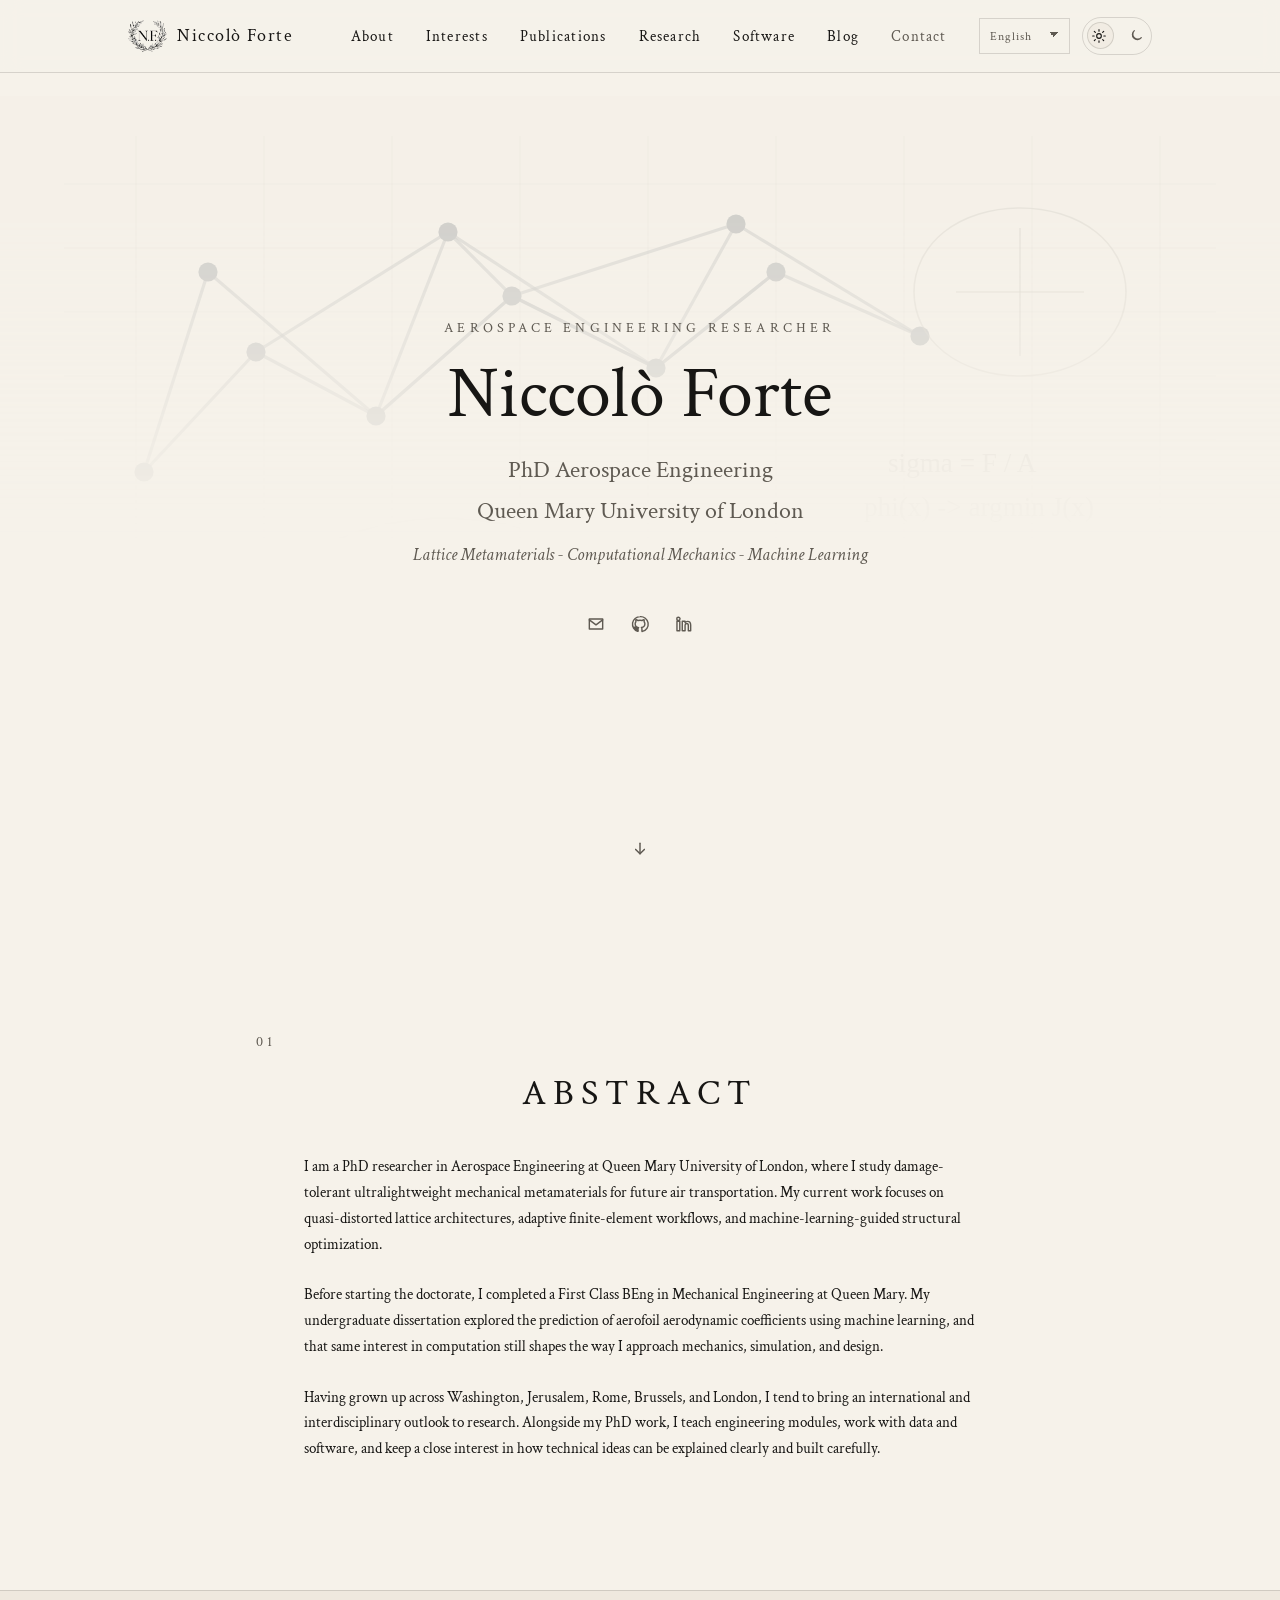
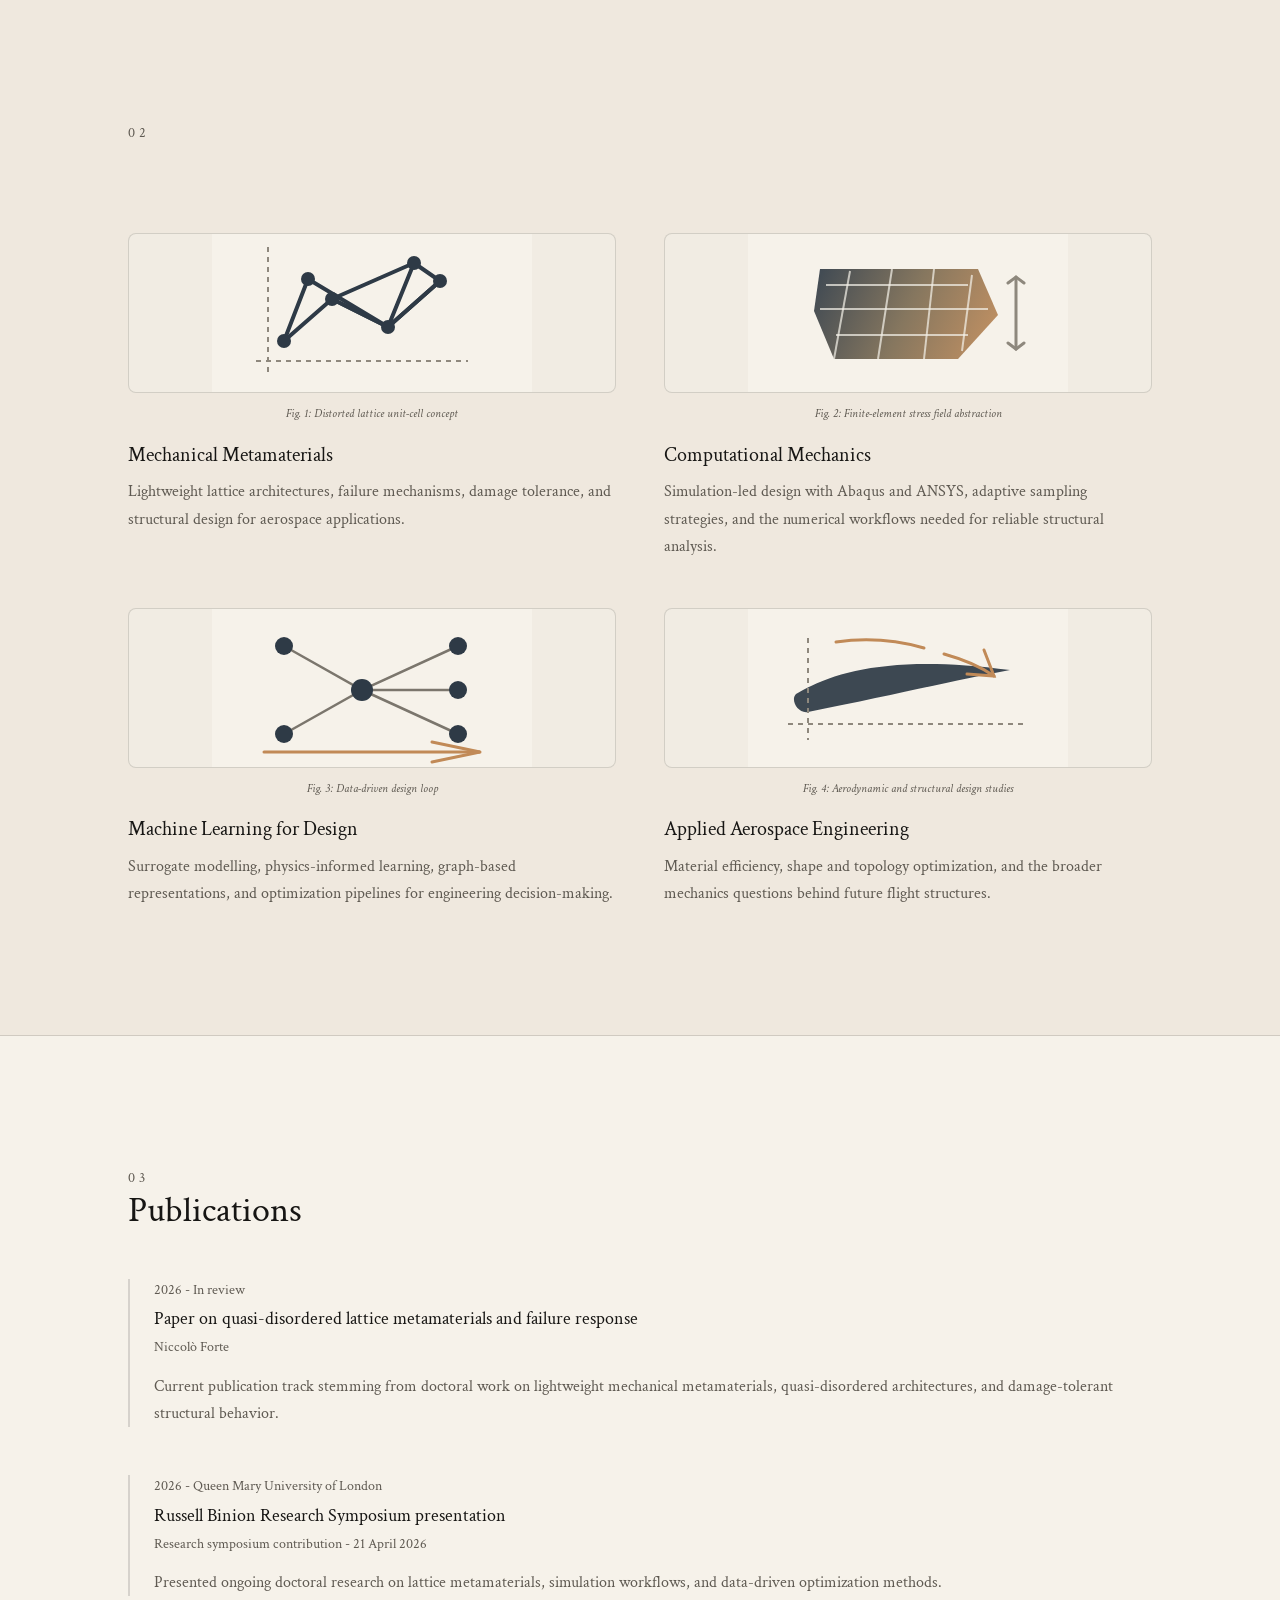
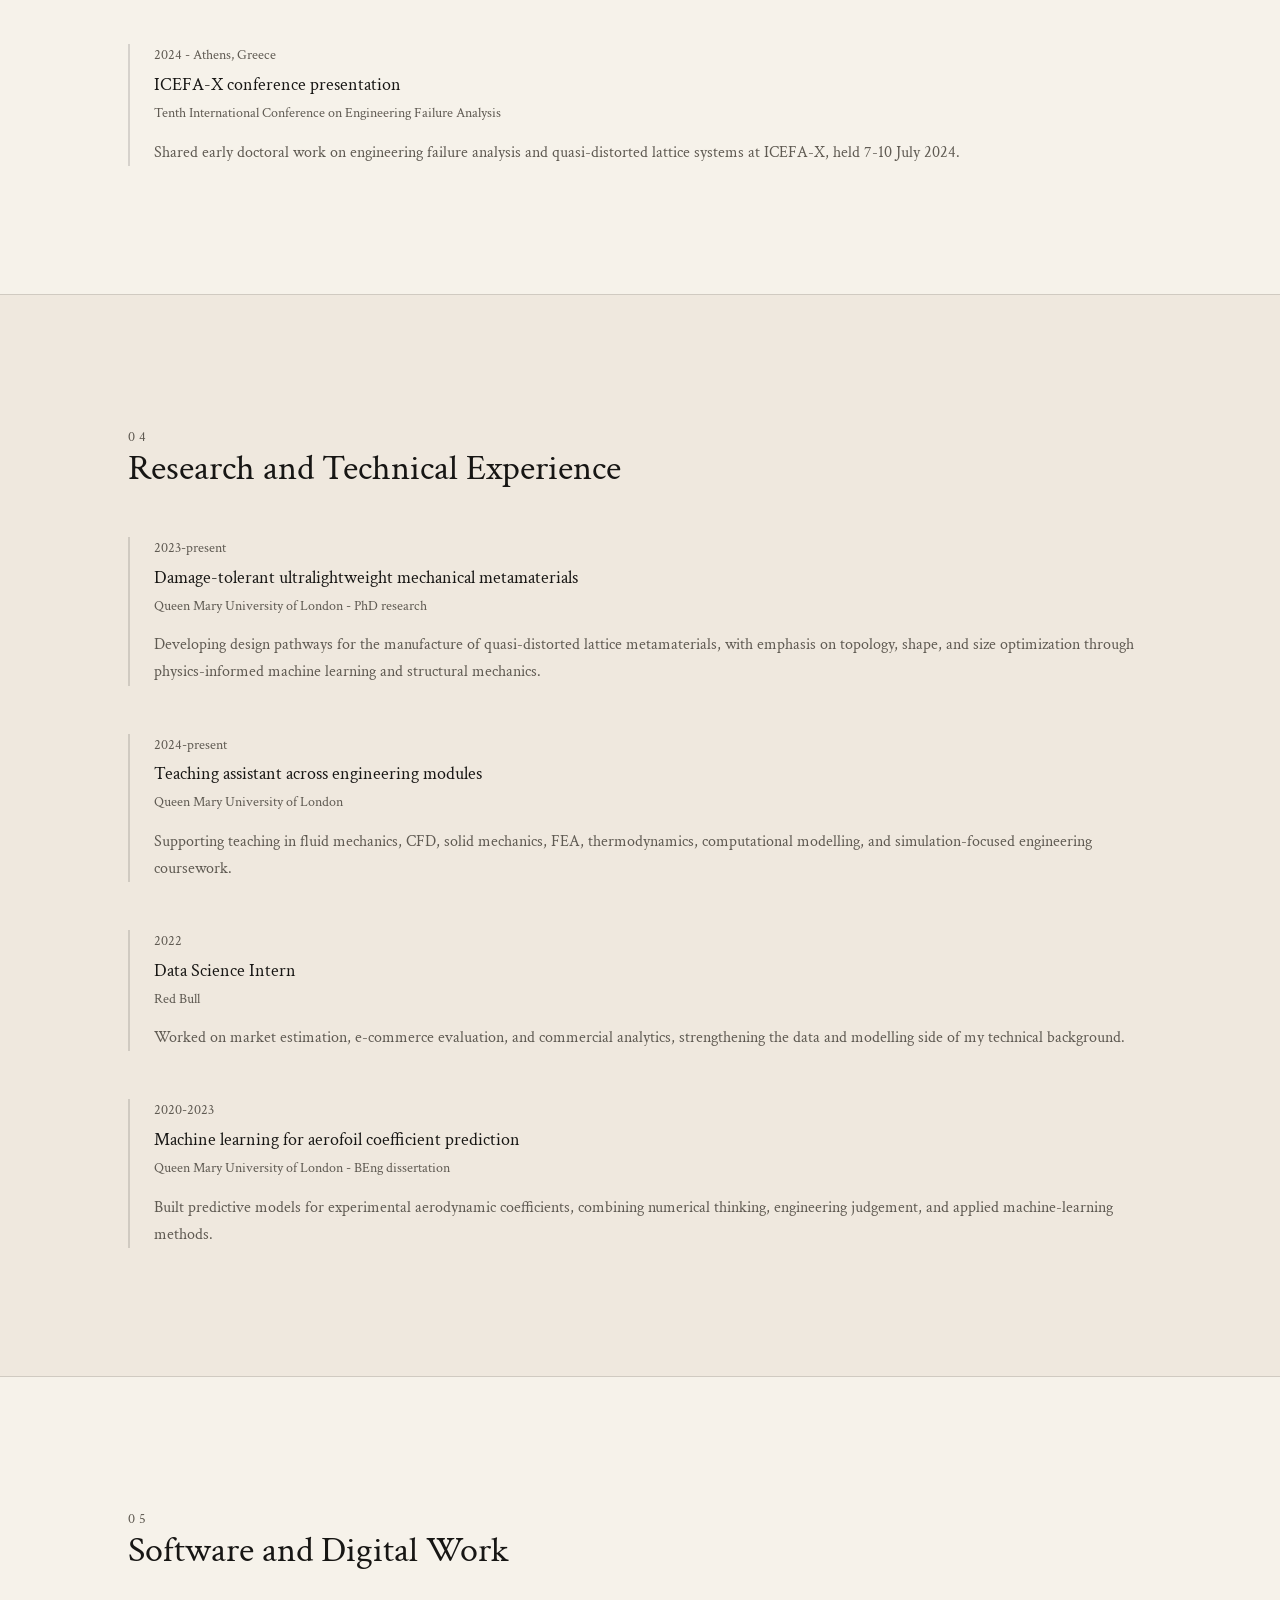
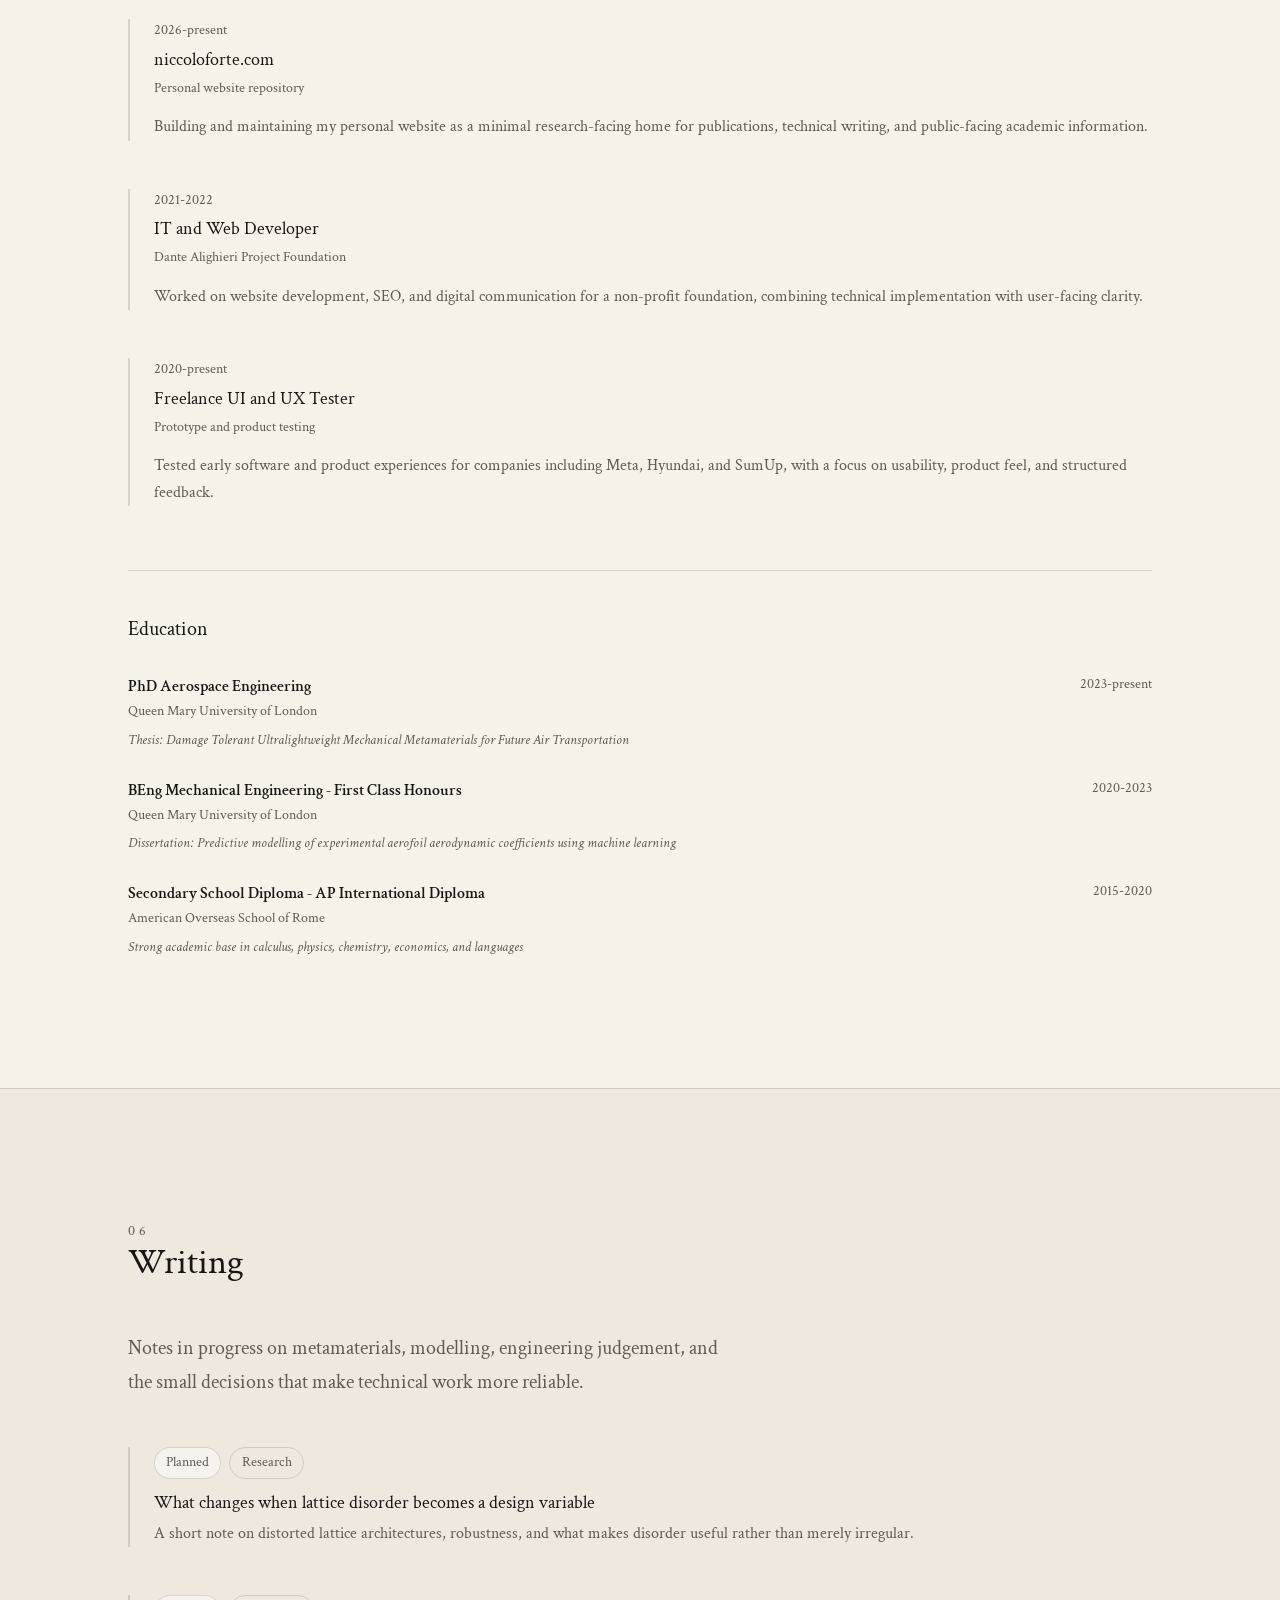
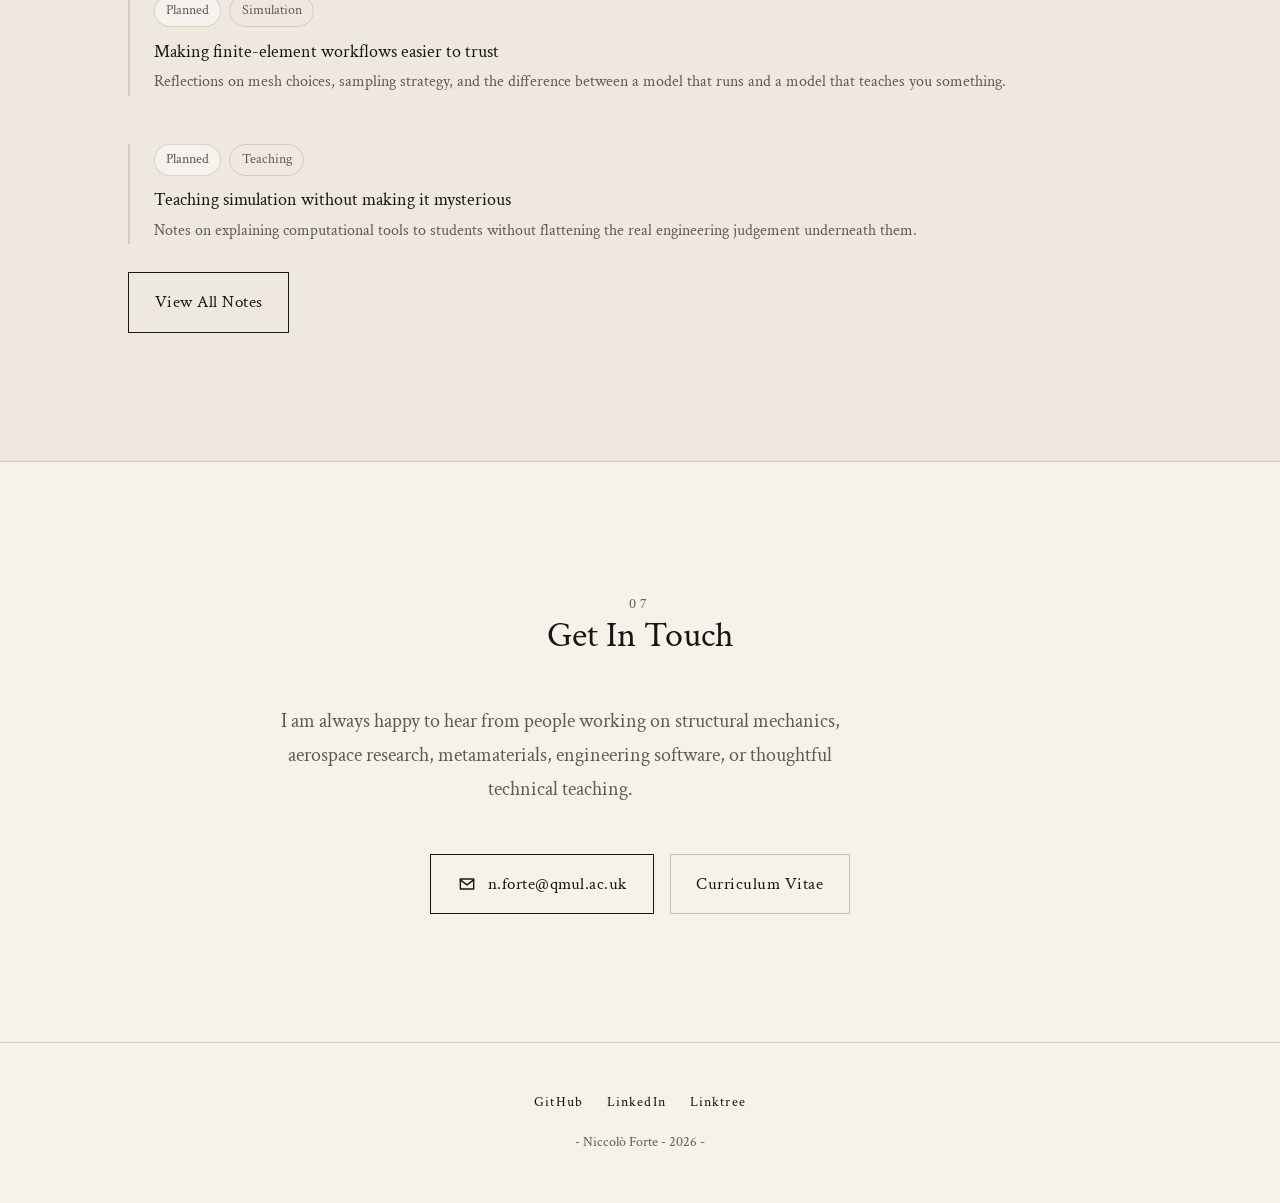
==== index.html @ 9c870036 "Update" ====
<!DOCTYPE html>
<html lang="en">
  <head>
    <meta charset="UTF-8" />
    <meta name="viewport" content="width=device-width, initial-scale=1.0" />
    <title>Niccolò Forte</title>
    <meta
      name="description"
      content="Niccolò Forte is a PhD researcher in aerospace engineering at Queen Mary University of London, working on lattice metamaterials, computational mechanics, and machine learning."
    />
    <meta name="theme-color" content="#f6f2ea" />
    <meta property="og:title" content="Niccolò Forte" />
    <meta
      property="og:description"
      content="Research, writing, and technical work in lattice metamaterials, computational engineering, and data-driven design."
    />
    <meta property="og:type" content="website" />
    <meta property="og:url" content="https://niccoloforte.com" />
    <link rel="alternate" hreflang="en" href="https://niccoloforte.com/" />
    <link rel="alternate" hreflang="it" href="https://niccoloforte.com/?lang=it" />
    <link rel="preconnect" href="https://fonts.googleapis.com" />
    <link rel="preconnect" href="https://fonts.gstatic.com" crossorigin />
    <link
      href="https://fonts.googleapis.com/css2?family=Crimson+Text:wght@400;600;700&display=swap"
      rel="stylesheet"
    />
    <link rel="icon" type="image/png" href="favicon.png" />
    <link rel="stylesheet" href="style.css" />
  </head>
  <body data-page="home">
    <header class="site-header">
      <div class="frame nav-frame">
        <a class="site-name" href="#top">
          <img class="site-mark" src="favicon.png" alt="" aria-hidden="true" />
          <span>Niccolò Forte</span>
        </a>

        <button
          class="nav-toggle"
          id="navToggle"
          aria-expanded="false"
          aria-controls="siteNav"
          aria-label="Toggle menu"
          data-i18n-aria-label="navToggleLabel"
        >
          <span></span>
          <span></span>
          <span></span>
        </button>

        <nav class="site-nav" id="siteNav">
          <a href="#about" data-i18n="navAbout">About</a>
          <a href="#research" data-i18n="navInterests">Interests</a>
          <a href="#publications" data-i18n="navPublications">Publications</a>
          <a href="#research-experience" data-i18n="navResearch">Research</a>
          <a href="#projects" data-i18n="navSoftware">Software</a>
          <a href="#blog" data-i18n="navBlog">Blog</a>
          <a href="#contact" data-i18n="navContact">Contact</a>
        </nav>

        <div class="header-tools">
          <div
            class="lang-switcher"
            aria-label="Language selector"
            data-i18n-aria-label="languageSelectorLabel"
          >
            <label class="visually-hidden" for="languageSelect" data-i18n="languageLabel">Language</label>
            <select class="lang-select" id="languageSelect" aria-label="Language selector">
              <option value="en">English</option>
              <option value="it">Italiano</option>
            </select>
          </div>

          <button
            class="theme-toggle"
            id="themeToggle"
            type="button"
            aria-label="Toggle dark mode"
            aria-pressed="false"
            title="Toggle dark mode"
            data-light-label="Light"
            data-dark-label="Dark"
            data-light-title="Switch to light mode"
            data-dark-title="Switch to dark mode"
          >
            <span class="theme-toggle-icon theme-toggle-icon-sun" aria-hidden="true">
              <svg viewBox="0 0 24 24">
                <circle cx="12" cy="12" r="3.5" />
                <path d="M12 2.5v2.25M12 19.25v2.25M4.93 4.93l1.59 1.59M17.48 17.48l1.59 1.59M2.5 12h2.25M19.25 12h2.25M4.93 19.07l1.59-1.59M17.48 6.52l1.59-1.59" />
              </svg>
            </span>
            <span class="theme-toggle-icon theme-toggle-icon-moon" aria-hidden="true">
              <svg viewBox="0 0 24 24">
                <path d="M20 14.5A7.5 7.5 0 1 1 9.5 4 6.4 6.4 0 0 0 20 14.5Z" />
              </svg>
            </span>
            <span class="theme-toggle-thumb" aria-hidden="true"></span>
          </button>
        </div>
      </div>
    </header>

    <main id="top">
      <section class="hero">
        <img class="hero-background" src="assets/code.svg" alt="" aria-hidden="true" />
        <div class="hero-inner reveal">
          <p class="hero-role" data-i18n="heroRole">Aerospace Engineering Researcher</p>
          <h1>Niccolò Forte</h1>
          <p class="hero-subtitle">
            <span data-i18n="heroSubtitleDegree">PhD Aerospace Engineering</span>
            <span data-i18n="heroSubtitleUniversity">Queen Mary University of London</span>
          </p>
          <p class="hero-detail" data-i18n="heroDetail">
            Lattice Metamaterials - Computational Mechanics - Machine Learning
          </p>

          <div class="hero-links" aria-label="External links">
            <a
              href="mailto:n.forte@qmul.ac.uk"
              aria-label="Email"
              data-i18n-aria-label="emailLabel"
            >
              <svg viewBox="0 0 24 24" aria-hidden="true">
                <path d="M4 6h16v12H4z" />
                <path d="m4 7 8 6 8-6" />
              </svg>
            </a>
            <a
              href="https://github.com/niccoforte"
              target="_blank"
              rel="noreferrer"
              aria-label="GitHub"
              data-i18n-aria-label="githubLabel"
            >
              <svg viewBox="0 0 24 24" aria-hidden="true">
                <path
                  d="M12 3.2a9 9 0 0 0-2.85 17.54c.45.08.62-.19.62-.43v-1.55c-2.53.55-3.07-1.07-3.07-1.07-.41-1.05-1-1.32-1-1.32-.82-.56.06-.55.06-.55.91.06 1.39.94 1.39.94.8 1.38 2.1.98 2.61.75.08-.59.31-.98.56-1.21-2.02-.23-4.14-1.01-4.14-4.51 0-1 .36-1.82.94-2.46-.09-.23-.41-1.16.09-2.42 0 0 .77-.25 2.52.94a8.74 8.74 0 0 1 4.58 0c1.75-1.19 2.52-.94 2.52-.94.5 1.26.18 2.19.09 2.42.58.64.94 1.46.94 2.46 0 3.51-2.13 4.28-4.16 4.5.32.28.61.84.61 1.69v2.5c0 .24.16.51.63.43A9 9 0 0 0 12 3.2Z"
                />
              </svg>
            </a>
            <a
              href="https://www.linkedin.com/in/niccoloforte/"
              target="_blank"
              rel="noreferrer"
              aria-label="LinkedIn"
              data-i18n-aria-label="linkedinLabel"
            >
              <svg viewBox="0 0 24 24" aria-hidden="true">
                <path d="M6.94 8.72H3.56V20h3.38zM5.25 3.86A1.97 1.97 0 1 0 5.3 7.8a1.97 1.97 0 0 0-.05-3.94ZM20 13.24c0-3.02-1.61-4.43-3.76-4.43-1.73 0-2.51.95-2.94 1.62v-1.7H9.92c.04 1.12 0 11.27 0 11.27h3.38v-6.3c0-.34.02-.67.12-.91.27-.67.88-1.36 1.9-1.36 1.34 0 1.87 1.02 1.87 2.52V20H20Z" />
              </svg>
            </a>
          </div>
        </div>

        <div class="scroll-cue" aria-hidden="true">
          <svg viewBox="0 0 24 24">
            <path d="M12 5v12" />
            <path d="m7 12 5 5 5-5" />
          </svg>
        </div>
      </section>

      <section class="section" id="about">
        <div class="section-inner narrow">
          <div class="reveal">
            <a class="section-index" href="#top">01</a>
            <h2 class="section-title section-title-centered" data-i18n="aboutTitle">Abstract</h2>
            <div class="body-copy" data-i18n-html="aboutCopy">
              <p>
                I am a PhD researcher in Aerospace Engineering at Queen Mary University of
                London, where I study damage-tolerant ultralightweight mechanical metamaterials
                for future air transportation. My current work focuses on quasi-distorted lattice
                architectures, adaptive finite-element workflows, and machine-learning-guided
                structural optimization.
              </p>
              <p>
                Before starting the doctorate, I completed a First Class BEng in Mechanical
                Engineering at Queen Mary. My undergraduate dissertation explored the prediction of
                aerofoil aerodynamic coefficients using machine learning, and that same interest in
                computation still shapes the way I approach mechanics, simulation, and design.
              </p>
              <p>
                Having grown up across Washington, Jerusalem, Rome, Brussels, and London, I tend to
                bring an international and interdisciplinary outlook to research. Alongside my PhD
                work, I teach engineering modules, work with data and software, and keep a close
                interest in how technical ideas can be explained clearly and built carefully.
              </p>
            </div>
          </div>
        </div>
      </section>

      <section class="section section-alt" id="research">
        <div class="section-inner">
          <a class="section-index" href="#top">02</a>
          <h2 class="section-title reveal" data-i18n="researchTitle">Research Interests</h2>

          <div class="interest-grid">
            <article class="interest-card reveal">
              <figure class="interest-figure">
                <div class="figure-shell">
                  <img src="assets/fig1-lattice.svg" alt="Lattice metamaterial diagram" />
                </div>
                <figcaption data-i18n="interest1Caption">Fig. 1: Distorted lattice unit-cell concept</figcaption>
              </figure>
              <h3 data-i18n="interest1Title">Mechanical Metamaterials</h3>
              <p data-i18n="interest1Text">
                Lightweight lattice architectures, failure mechanisms, damage tolerance, and
                structural design for aerospace applications.
              </p>
            </article>

            <article class="interest-card reveal" style="--delay: 80ms">
              <figure class="interest-figure">
                <div class="figure-shell">
                  <img src="assets/fig2-fea.svg" alt="Finite-element contour plot" />
                </div>
                <figcaption data-i18n="interest2Caption">Fig. 2: Finite-element stress field abstraction</figcaption>
              </figure>
              <h3 data-i18n="interest2Title">Computational Mechanics</h3>
              <p data-i18n="interest2Text">
                Simulation-led design with Abaqus and ANSYS, adaptive sampling strategies, and the
                numerical workflows needed for reliable structural analysis.
              </p>
            </article>

            <article class="interest-card reveal" style="--delay: 160ms">
              <figure class="interest-figure">
                <div class="figure-shell">
                  <img src="assets/fig3-ml.svg" alt="Machine learning workflow diagram" />
                </div>
                <figcaption data-i18n="interest3Caption">Fig. 3: Data-driven design loop</figcaption>
              </figure>
              <h3 data-i18n="interest3Title">Machine Learning for Design</h3>
              <p data-i18n="interest3Text">
                Surrogate modelling, physics-informed learning, graph-based representations, and
                optimization pipelines for engineering decision-making.
              </p>
            </article>

            <article class="interest-card reveal" style="--delay: 240ms">
              <figure class="interest-figure">
                <div class="figure-shell">
                  <img src="assets/fig4-aero.svg" alt="Airfoil and optimization sketch" />
                </div>
                <figcaption data-i18n="interest4Caption">Fig. 4: Aerodynamic and structural design studies</figcaption>
              </figure>
              <h3 data-i18n="interest4Title">Applied Aerospace Engineering</h3>
              <p data-i18n="interest4Text">
                Material efficiency, shape and topology optimization, and the broader mechanics
                questions behind future flight structures.
              </p>
            </article>
          </div>
        </div>
      </section>

      <section class="section" id="publications">
        <div class="section-inner">
          <a class="section-index" href="#top">03</a>
          <h2 class="section-title reveal" data-i18n="publicationsTitle">Publications</h2>

          <div class="timeline-list">
            <article class="timeline-item reveal" data-i18n-html="publication1">
              <p class="timeline-meta">2026 - In review</p>
              <h3>Paper on quasi-disordered lattice metamaterials and failure response</h3>
              <p class="timeline-subtle">Niccolò Forte</p>
              <p>
                Current publication track stemming from doctoral work on lightweight mechanical
                metamaterials, quasi-disordered architectures, and damage-tolerant structural
                behavior.
              </p>
            </article>

            <article class="timeline-item reveal" style="--delay: 80ms" data-i18n-html="publication2">
              <p class="timeline-meta">2026 - Queen Mary University of London</p>
              <h3>Russell Binion Research Symposium presentation</h3>
              <p class="timeline-subtle">Research symposium contribution - 21 April 2026</p>
              <p>
                Presented ongoing doctoral research on lattice metamaterials, simulation workflows,
                and data-driven optimization methods.
              </p>
            </article>

            <article class="timeline-item reveal" style="--delay: 160ms" data-i18n-html="publication3">
              <p class="timeline-meta">2024 - Athens, Greece</p>
              <h3>ICEFA-X conference presentation</h3>
              <p class="timeline-subtle">Tenth International Conference on Engineering Failure Analysis</p>
              <p>
                Shared early doctoral work on engineering failure analysis and quasi-distorted
                lattice systems at ICEFA-X, held 7-10 July 2024.
              </p>
            </article>
          </div>
        </div>
      </section>

      <section class="section section-alt" id="research-experience">
        <div class="section-inner">
          <a class="section-index" href="#top">04</a>
          <h2 class="section-title reveal" data-i18n="experienceTitle">Research and Technical Experience</h2>

          <div class="timeline-list">
            <article class="timeline-item reveal" data-i18n-html="experience1">
              <p class="timeline-meta">2023-present</p>
              <h3>Damage-tolerant ultralightweight mechanical metamaterials</h3>
              <p class="timeline-subtle">Queen Mary University of London - PhD research</p>
              <p>
                Developing design pathways for the manufacture of quasi-distorted lattice
                metamaterials, with emphasis on topology, shape, and size optimization through
                physics-informed machine learning and structural mechanics.
              </p>
            </article>

            <article class="timeline-item reveal" style="--delay: 80ms" data-i18n-html="experience2">
              <p class="timeline-meta">2024-present</p>
              <h3>Teaching assistant across engineering modules</h3>
              <p class="timeline-subtle">Queen Mary University of London</p>
              <p>
                Supporting teaching in fluid mechanics, CFD, solid mechanics, FEA, thermodynamics,
                computational modelling, and simulation-focused engineering coursework.
              </p>
            </article>

            <article class="timeline-item reveal" style="--delay: 160ms" data-i18n-html="experience3">
              <p class="timeline-meta">2022</p>
              <h3>Data Science Intern</h3>
              <p class="timeline-subtle">Red Bull</p>
              <p>
                Worked on market estimation, e-commerce evaluation, and commercial analytics,
                strengthening the data and modelling side of my technical background.
              </p>
            </article>

            <article class="timeline-item reveal" style="--delay: 240ms" data-i18n-html="experience4">
              <p class="timeline-meta">2020-2023</p>
              <h3>Machine learning for aerofoil coefficient prediction</h3>
              <p class="timeline-subtle">Queen Mary University of London - BEng dissertation</p>
              <p>
                Built predictive models for experimental aerodynamic coefficients, combining
                numerical thinking, engineering judgement, and applied machine-learning methods.
              </p>
            </article>
          </div>
        </div>
      </section>

      <section class="section" id="projects">
        <div class="section-inner">
          <a class="section-index" href="#top">05</a>
          <h2 class="section-title reveal" data-i18n="softwareTitle">Software and Digital Work</h2>

          <div class="timeline-list">
            <article class="timeline-item reveal" data-i18n-html="software1">
              <p class="timeline-meta">2026-present</p>
              <h3>
                <a
                  class="inline-link"
                  href="https://github.com/niccoforte/niccoloforte.com"
                  target="_blank"
                  rel="noreferrer"
                >
                  niccoloforte.com
                </a>
              </h3>
              <p class="timeline-subtle">Personal website repository</p>
              <p>
                Building and maintaining my personal website as a minimal research-facing home for
                publications, technical writing, and public-facing academic information.
              </p>
            </article>

            <article class="timeline-item reveal" style="--delay: 80ms" data-i18n-html="software2">
              <p class="timeline-meta">2021-2022</p>
              <h3>IT and Web Developer</h3>
              <p class="timeline-subtle">Dante Alighieri Project Foundation</p>
              <p>
                Worked on website development, SEO, and digital communication for a non-profit
                foundation, combining technical implementation with user-facing clarity.
              </p>
            </article>

            <article class="timeline-item reveal" style="--delay: 160ms" data-i18n-html="software3">
              <p class="timeline-meta">2020-present</p>
              <h3>Freelance UI and UX Tester</h3>
              <p class="timeline-subtle">Prototype and product testing</p>
              <p>
                Tested early software and product experiences for companies including Meta,
                Hyundai, and SumUp, with a focus on usability, product feel, and structured
                feedback.
              </p>
            </article>
          </div>

          <div class="education-block reveal" style="--delay: 220ms">
            <h3 class="education-heading" data-i18n="educationTitle">Education</h3>

            <div class="education-row" data-i18n-html="education1">
              <div>
                <p class="education-degree">PhD Aerospace Engineering</p>
                <p class="education-school">Queen Mary University of London</p>
                <p class="education-note">
                  Thesis: Damage Tolerant Ultralightweight Mechanical Metamaterials for Future Air
                  Transportation
                </p>
              </div>
              <p class="education-years">2023-present</p>
            </div>

            <div class="education-row" data-i18n-html="education2">
              <div>
                <p class="education-degree">BEng Mechanical Engineering - First Class Honours</p>
                <p class="education-school">Queen Mary University of London</p>
                <p class="education-note">
                  Dissertation: Predictive modelling of experimental aerofoil aerodynamic
                  coefficients using machine learning
                </p>
              </div>
              <p class="education-years">2020-2023</p>
            </div>

            <div class="education-row" data-i18n-html="education3">
              <div>
                <p class="education-degree">Secondary School Diploma - AP International Diploma</p>
                <p class="education-school">American Overseas School of Rome</p>
                <p class="education-note">
                  Strong academic base in calculus, physics, chemistry, economics, and languages
                </p>
              </div>
              <p class="education-years">2015-2020</p>
            </div>
          </div>
        </div>
      </section>

      <section class="section section-alt" id="blog">
        <div class="section-inner">
          <a class="section-index" href="#top">06</a>
          <h2 class="section-title reveal" data-i18n="writingTitle">Writing</h2>
          <p class="section-intro reveal" data-i18n="writingIntro">
            Notes in progress on metamaterials, modelling, engineering judgement, and the small
            decisions that make technical work more reliable.
          </p>

          <div class="timeline-list blog-list">
            <article class="timeline-item reveal" data-i18n-html="writing1">
              <div class="tag-row">
                <span class="tag">Planned</span>
                <span class="tag tag-muted">Research</span>
              </div>
              <a class="inline-link" href="blog.html">
                <h3>What changes when lattice disorder becomes a design variable</h3>
              </a>
              <p>
                A short note on distorted lattice architectures, robustness, and what makes
                disorder useful rather than merely irregular.
              </p>
            </article>

            <article class="timeline-item reveal" style="--delay: 80ms" data-i18n-html="writing2">
              <div class="tag-row">
                <span class="tag">Planned</span>
                <span class="tag tag-muted">Simulation</span>
              </div>
              <a class="inline-link" href="blog.html">
                <h3>Making finite-element workflows easier to trust</h3>
              </a>
              <p>
                Reflections on mesh choices, sampling strategy, and the difference between a model
                that runs and a model that teaches you something.
              </p>
            </article>

            <article class="timeline-item reveal" style="--delay: 160ms" data-i18n-html="writing3">
              <div class="tag-row">
                <span class="tag">Planned</span>
                <span class="tag tag-muted">Teaching</span>
              </div>
              <a class="inline-link" href="blog.html">
                <h3>Teaching simulation without making it mysterious</h3>
              </a>
              <p>
                Notes on explaining computational tools to students without flattening the real
                engineering judgement underneath them.
              </p>
            </article>
          </div>

          <a class="outline-button reveal" style="--delay: 220ms" href="blog.html" data-i18n="viewAllNotes">
            View All Notes
            <svg viewBox="0 0 24 24" aria-hidden="true">
              <path d="M5 12h14" />
              <path d="m13 6 6 6-6 6" />
            </svg>
          </a>
        </div>
      </section>

      <section class="section" id="contact">
        <div class="section-inner narrow center-text">
          <a class="section-index" href="#top">07</a>
          <h2 class="section-title reveal" data-i18n="contactTitle">Get In Touch</h2>
          <p class="section-intro reveal" data-i18n="contactIntro">
            I am always happy to hear from people working on structural mechanics, aerospace
            research, metamaterials, engineering software, or thoughtful technical teaching.
          </p>

          <div class="contact-actions reveal" style="--delay: 80ms">
            <a class="outline-button" href="mailto:n.forte@qmul.ac.uk">
              <svg viewBox="0 0 24 24" aria-hidden="true">
                <path d="M4 6h16v12H4z" />
                <path d="m4 7 8 6 8-6" />
              </svg>
              n.forte@qmul.ac.uk
            </a>
            <a
              class="outline-button outline-button-muted"
              href="assets/Niccolo-Forte-CV.pdf"
              target="_blank"
              rel="noreferrer"
              data-i18n="cvLabel"
            >
              <svg viewBox="0 0 24 24" aria-hidden="true">
                <path d="M7 3h7l5 5v13H7z" />
                <path d="M14 3v5h5" />
              </svg>
              Curriculum Vitae
            </a>
          </div>
        </div>
      </section>
    </main>

    <footer class="site-footer">
      <div class="section-inner footer-inner">
        <div class="footer-links">
          <a href="https://github.com/niccoforte" target="_blank" rel="noreferrer">GitHub</a>
          <a href="https://www.linkedin.com/in/niccoloforte/" target="_blank" rel="noreferrer">LinkedIn</a>
          <a href="https://linktr.ee/niccoloforte" target="_blank" rel="noreferrer">Linktree</a>
        </div>
        <p>- Niccolò Forte - <span id="year"></span> -</p>
      </div>
    </footer>

    <script src="script.js"></script>
  </body>
</html>
---- style.css ----
:root {
  --bg: #f6f2ea;
  --bg-soft: #f1ece3;
  --card: #efe8de;
  --text: #171614;
  --muted: #5f5a52;
  --border: rgba(23, 22, 20, 0.14);
  --border-strong: rgba(23, 22, 20, 0.24);
  --accent: #22201d;
  --accent-soft: rgba(23, 22, 20, 0.04);
  --frame: 64rem;
  --narrow: 48rem;
  --transition: 220ms ease;
}

body.dark-mode {
  --bg: #090909;
  --bg-soft: #141414;
  --card: #111111;
  --text: #f3efe7;
  --muted: #b8b0a4;
  --border: rgba(243, 239, 231, 0.16);
  --border-strong: rgba(243, 239, 231, 0.28);
  --accent: #f3efe7;
  --accent-soft: rgba(243, 239, 231, 0.05);
}

* {
  box-sizing: border-box;
}

html {
  scroll-behavior: smooth;
}

body {
  margin: 0;
  background: var(--bg);
  color: var(--text);
  font-family: "CMU Serif", "Crimson Text", "Times New Roman", Times, serif;
  line-height: 1.7;
}

img,
svg {
  display: block;
  max-width: 100%;
}

a {
  color: inherit;
  text-decoration: none;
}

p {
  margin: 0;
}

h1,
h2,
h3 {
  margin: 0;
  font-weight: 400;
  letter-spacing: 0;
  line-height: 1.08;
}

.frame,
.section-inner {
  width: min(calc(100% - 3rem), var(--frame));
  margin: 0 auto;
}

.narrow {
  width: min(calc(100% - 3rem), var(--narrow));
}

.center-text {
  text-align: center;
}

.site-header {
  position: fixed;
  inset: 0 0 auto;
  z-index: 20;
  background: rgba(246, 242, 234, 0.9);
  backdrop-filter: blur(10px);
  border-bottom: 1px solid var(--border);
}

body.dark-mode .site-header {
  background: rgba(9, 9, 9, 0.9);
}

.nav-frame {
  min-height: 4.5rem;
  display: flex;
  align-items: center;
  justify-content: space-between;
  gap: 1rem;
}

.site-name {
  display: inline-flex;
  align-items: center;
  gap: 0.65rem;
  font-size: 1.125rem;
  letter-spacing: 0.08em;
  text-transform: none;
}

.site-mark {
  width: 2.44rem;
  height: 1.95rem;
  flex: 0 0 auto;
  border-radius: 0.2rem;
  transition: filter var(--transition);
  filter: invert(1) brightness(1.05);
}

body.dark-mode .site-mark {
  filter: none;
}

.site-nav {
  display: flex;
  align-items: center;
  gap: 2rem;
  font-size: 0.958rem;
  letter-spacing: 0.08em;
  text-transform: none;
  margin-left: auto;
}

.header-tools {
  display: inline-flex;
  align-items: center;
  gap: 0.75rem;
  margin-left: 1rem;
}

.site-nav a,
.footer-links a,
.hero-links a,
.inline-link,
.outline-button {
  transition:
    color var(--transition),
    border-color var(--transition),
    background-color var(--transition),
    transform var(--transition);
}

.site-nav a:hover,
.site-nav a:focus-visible,
.footer-links a:hover,
.hero-links a:hover,
.inline-link:hover {
  color: var(--muted);
}

.site-nav a[aria-current="page"] {
  color: var(--muted);
}

.lang-switcher {
  display: inline-flex;
  align-items: center;
  gap: 0.35rem;
  padding: 0.18rem;
  border: 1px solid var(--border);
  background: transparent;
}

.lang-select {
  min-width: 5.25rem;
  min-height: 1.8rem;
  padding: 0 1.6rem 0 0.45rem;
  border: 0;
  background: transparent;
  color: var(--muted);
  font-size: 0.78rem;
  letter-spacing: 0.08em;
  font-family: inherit;
  cursor: pointer;
  appearance: none;
  -webkit-appearance: none;
  -moz-appearance: none;
  background-image:
    linear-gradient(45deg, transparent 50%, currentColor 50%),
    linear-gradient(135deg, currentColor 50%, transparent 50%);
  background-position:
    calc(100% - 0.8rem) calc(50% - 0.12rem),
    calc(100% - 0.55rem) calc(50% - 0.12rem);
  background-size: 0.32rem 0.32rem, 0.32rem 0.32rem;
  background-repeat: no-repeat;
  transition: color var(--transition);
}

.lang-select:hover,
.lang-select:focus-visible {
  color: var(--text);
  outline: none;
}

.lang-select option {
  color: #171614;
}

.visually-hidden {
  position: absolute;
  width: 1px;
  height: 1px;
  padding: 0;
  margin: -1px;
  overflow: hidden;
  clip: rect(0, 0, 0, 0);
  white-space: nowrap;
  border: 0;
}

.theme-toggle {
  display: inline-flex;
  align-items: center;
  justify-content: space-between;
  position: relative;
  width: 4.35rem;
  min-width: 4.35rem;
  height: 2.35rem;
  padding: 0 0.45rem;
  border: 1px solid var(--border);
  border-radius: 999px;
  background: transparent;
  color: var(--muted);
  cursor: pointer;
  overflow: hidden;
  transition:
    color var(--transition),
    border-color var(--transition),
    background-color var(--transition);
}

.theme-toggle:hover,
.theme-toggle:focus-visible {
  color: var(--text);
  border-color: var(--border-strong);
  background: var(--accent-soft);
}

.theme-toggle-icon {
  position: relative;
  z-index: 1;
  display: inline-flex;
  align-items: center;
  justify-content: center;
  width: 1rem;
  height: 1rem;
}

.theme-toggle svg {
  width: 1rem;
  height: 1rem;
  stroke: currentColor;
  fill: none;
  stroke-linecap: round;
  stroke-linejoin: round;
  stroke-width: 1.7;
}

.theme-toggle-thumb {
  position: absolute;
  top: 0.22rem;
  left: 0.22rem;
  width: 1.72rem;
  height: 1.72rem;
  border-radius: 999px;
  border: 1px solid var(--border);
  background: var(--bg-soft);
  transition:
    transform var(--transition),
    background-color var(--transition),
    border-color var(--transition);
}

body:not(.dark-mode) .theme-toggle-icon-sun,
body.dark-mode .theme-toggle-icon-moon {
  color: var(--text);
}

body.dark-mode .theme-toggle-thumb {
  transform: translateX(2rem);
}

.nav-toggle {
  display: none;
  width: 1.5rem;
  height: 1.1rem;
  padding: 0;
  border: 0;
  background: transparent;
  cursor: pointer;
  position: relative;
}

.nav-toggle span {
  position: absolute;
  left: 0;
  width: 100%;
  height: 1px;
  background: var(--text);
  transition: transform var(--transition), opacity var(--transition), top var(--transition), bottom var(--transition);
}

.nav-toggle span:nth-child(1) {
  top: 0;
}

.nav-toggle span:nth-child(2) {
  top: 50%;
  transform: translateY(-50%);
}

.nav-toggle span:nth-child(3) {
  bottom: 0;
}

.nav-toggle[aria-expanded="true"] span:nth-child(1) {
  top: 50%;
  transform: translateY(-50%) rotate(45deg);
}

.nav-toggle[aria-expanded="true"] span:nth-child(2) {
  opacity: 0;
}

.nav-toggle[aria-expanded="true"] span:nth-child(3) {
  bottom: 50%;
  transform: translateY(50%) rotate(-45deg);
}

.hero,
.blog-hero {
  position: relative;
  padding: 6rem 1.5rem 3rem;
}

.hero {
  min-height: 100vh;
  display: flex;
  align-items: center;
  justify-content: center;
  overflow: hidden;
}

.hero-inner {
  position: relative;
  z-index: 1;
  max-width: 46rem;
  text-align: center;
}

.hero-background {
  position: absolute;
  inset: 6rem 0 auto;
  width: 100%;
  opacity: 0.18;
  pointer-events: none;
  mask-image: linear-gradient(to bottom, black 22%, transparent 78%);
  -webkit-mask-image: linear-gradient(to bottom, black 22%, transparent 78%);
}

.hero-role,
.section-index {
  display: inline-block;
  color: var(--muted);
  font-size: 0.875rem;
  letter-spacing: 0.3em;
  text-transform: uppercase;
}

.hero-role {
  margin-bottom: 1rem;
}

.hero h1,
.blog-title {
  font-size: 3rem;
  margin-bottom: 1rem;
}

.hero-subtitle,
.blog-subtitle {
  font-size: 1.25rem;
  color: var(--muted);
  max-width: 42rem;
  margin: 0 auto;
  font-weight: 400;
}

.hero-subtitle span {
  display: block;
}

.hero-detail {
  margin-top: 0.5rem;
  font-size: 1.125rem;
  color: var(--muted);
  font-style: italic;
}

.hero-links {
  display: flex;
  justify-content: center;
  gap: 1.5rem;
  margin-top: 2.75rem;
}

.hero-links a {
  color: var(--muted);
}

.hero-links svg,
.outline-button svg {
  width: 1.25rem;
  height: 1.25rem;
  stroke: currentColor;
  fill: none;
  stroke-linecap: round;
  stroke-linejoin: round;
  stroke-width: 1.7;
}

.scroll-cue {
  position: absolute;
  bottom: 2.5rem;
  left: 50%;
  transform: translateX(-50%);
  color: var(--muted);
  animation: float 2s ease-in-out infinite;
}

.scroll-cue svg {
  width: 1.3rem;
  height: 1.3rem;
  stroke: currentColor;
  fill: none;
  stroke-linecap: round;
  stroke-linejoin: round;
  stroke-width: 1.7;
}

.section {
  padding: 8rem 0;
}

.section-alt {
  background: var(--card);
  border-top: 1px solid var(--border);
  border-bottom: 1px solid var(--border);
}

.section-title {
  font-size: 1.875rem;
  margin-bottom: 3rem;
}

.section-title-centered {
  text-align: center;
  font-size: 1.125rem;
  letter-spacing: 0.2em;
  text-transform: uppercase;
  margin: 1.25rem 0 2.5rem;
}

.section-intro {
  max-width: 38rem;
  margin-bottom: 3rem;
  color: var(--muted);
  font-size: 1.25rem;
}

.body-copy {
  max-width: 42rem;
  margin: 0 auto;
  color: var(--text);
  font-size: 0.95rem;
}

.body-copy p + p {
  margin-top: 1.55rem;
}

.interest-grid {
  display: grid;
  grid-template-columns: repeat(2, minmax(0, 1fr));
  gap: 3rem;
}

.interest-card h3 {
  font-size: 1.25rem;
  margin-bottom: 0.75rem;
}

.interest-card p {
  color: var(--muted);
  font-size: 1rem;
}

.interest-figure {
  margin: 0 0 1.25rem;
}

.figure-shell {
  height: 10rem;
  display: flex;
  align-items: center;
  justify-content: center;
  padding: 0.9rem;
  border: 1px solid var(--border);
  border-radius: 0.5rem;
  overflow: hidden;
  background: var(--bg-soft);
}

.interest-figure figcaption {
  margin-top: 0.7rem;
  color: var(--muted);
  font-size: 0.75rem;
  font-style: italic;
  text-align: center;
}

.timeline-list {
  display: grid;
  gap: 3rem;
}

.timeline-item {
  padding-left: 1.5rem;
  border-left: 2px solid var(--border);
  transition: border-color var(--transition);
}

.timeline-item:hover {
  border-color: var(--border-strong);
}

.timeline-meta,
.timeline-subtle,
.tag,
.blog-more {
  color: var(--muted);
  font-size: 0.875rem;
}

.timeline-meta {
  margin-bottom: 0.45rem;
}

.timeline-item h3,
.blog-entry-title {
  font-size: 1.125rem;
  margin-bottom: 0.45rem;
}

.timeline-subtle {
  margin-bottom: 0.8rem;
}

.timeline-item p:last-child {
  color: var(--muted);
}

.education-block {
  margin-top: 4rem;
  padding-top: 3rem;
  border-top: 1px solid var(--border);
}

.education-heading {
  font-size: 1.25rem;
  margin-bottom: 2rem;
}

.education-row {
  display: flex;
  justify-content: space-between;
  align-items: flex-start;
  gap: 1.5rem;
}

.education-row + .education-row {
  margin-top: 1.5rem;
}

.education-degree {
  font-size: 1rem;
  font-weight: 600;
}

.education-school,
.education-note,
.education-years {
  color: var(--muted);
}

.education-school,
.education-years {
  font-size: 0.875rem;
}

.education-note {
  margin-top: 0.3rem;
  font-size: 0.875rem;
  font-style: italic;
}

.education-years {
  white-space: nowrap;
  padding-left: 1rem;
}

.tag-row {
  display: flex;
  flex-wrap: wrap;
  gap: 0.5rem;
  margin-bottom: 0.9rem;
}

.tag {
  display: inline-flex;
  align-items: center;
  min-height: 1.9rem;
  padding: 0.2rem 0.7rem;
  border: 1px solid var(--border);
  border-radius: 999px;
  background: rgba(255, 255, 255, 0.45);
}

.tag-muted {
  background: transparent;
}

.outline-button {
  display: inline-flex;
  align-items: center;
  justify-content: center;
  gap: 0.7rem;
  min-height: 3.25rem;
  padding: 0.95rem 1.6rem;
  border: 1px solid var(--text);
  background: transparent;
  color: var(--text);
  font-size: 1.042rem;
  letter-spacing: 0.03em;
  text-transform: none;
}

.outline-button:hover,
.outline-button:focus-visible {
  background: var(--text);
  color: var(--bg);
}

.outline-button-muted {
  border-color: var(--border-strong);
}

.contact-actions {
  display: flex;
  flex-wrap: wrap;
  justify-content: center;
  gap: 1rem;
}

.blog-hero {
  padding-top: 8.5rem;
  padding-bottom: 3rem;
}

.blog-title {
  margin-bottom: 1rem;
}

.blog-section {
  padding-top: 1rem;
}

.blog-entry-title {
  margin-bottom: 0.7rem;
  font-size: 1.5rem;
}

.blog-more {
  display: inline-block;
  margin-top: 0.95rem;
  letter-spacing: 0.08em;
  text-transform: uppercase;
}

.blog-list {
  margin-bottom: 1.75rem;
}

.site-footer {
  border-top: 1px solid var(--border);
  padding: 3rem 0;
}

.footer-inner {
  text-align: center;
}

.footer-links {
  display: flex;
  justify-content: center;
  gap: 1.5rem;
  margin-bottom: 1rem;
  font-size: 0.875rem;
  letter-spacing: 0.08em;
}

.footer-inner p {
  color: var(--muted);
  font-size: 0.875rem;
}

.reveal {
  opacity: 0;
  transform: translateY(20px);
  transition:
    opacity 650ms ease,
    transform 650ms ease;
  transition-delay: var(--delay, 0ms);
}

.reveal.is-visible {
  opacity: 1;
  transform: translateY(0);
}

@keyframes float {
  0%,
  100% {
    transform: translateX(-50%) translateY(0);
  }

  50% {
    transform: translateX(-50%) translateY(8px);
  }
}

@media (max-width: 840px) {
  .nav-toggle {
    display: inline-block;
  }

  .site-nav {
    position: absolute;
    top: 4.5rem;
    left: 1.5rem;
    right: 1.5rem;
    display: none;
    flex-direction: column;
    align-items: flex-start;
    gap: 1rem;
    padding: 1.15rem 1.2rem;
    border-top: 1px solid var(--border);
    border-bottom: 1px solid var(--border);
    background: rgba(246, 242, 234, 0.96);
    margin-left: 0;
  }

  body.dark-mode .site-nav {
    background: rgba(9, 9, 9, 0.96);
  }

  .site-nav.open {
    display: flex;
  }

  .interest-grid {
    grid-template-columns: 1fr;
    gap: 2.25rem;
  }

  .education-row {
    flex-direction: column;
    gap: 0.55rem;
  }

  .education-years {
    padding-left: 0;
  }

  .hero-links {
    gap: 1.1rem;
  }

  .theme-toggle {
    order: 2;
  }

  .header-tools {
    margin-left: 0;
  }
}

@media (max-width: 640px) {
  .frame,
  .section-inner,
  .narrow {
    width: min(calc(100% - 2rem), var(--frame));
  }

  .section {
    padding: 6rem 0;
  }

  .hero,
  .blog-hero {
    padding-left: 1rem;
    padding-right: 1rem;
  }

  .hero-subtitle,
  .blog-subtitle {
    font-size: 1.25rem;
  }

  .hero-detail {
    font-size: 1.125rem;
  }

  .section-title {
    margin-bottom: 2.25rem;
  }

  .outline-button {
    width: 100%;
  }

  .contact-actions {
    flex-direction: column;
  }

  .footer-links {
    flex-wrap: wrap;
  }

  .site-name {
    font-size: 1rem;
    gap: 0.5rem;
  }

  .site-mark {
    width: 2.11rem;
    height: 1.69rem;
  }

  .theme-toggle {
    width: 4rem;
    min-width: 4rem;
    height: 2.2rem;
    padding: 0 0.42rem;
  }

  .theme-toggle-thumb {
    width: 1.56rem;
    height: 1.56rem;
  }

  body.dark-mode .theme-toggle-thumb {
    transform: translateX(1.76rem);
  }

  .header-tools {
    gap: 0.45rem;
  }

  .lang-select {
    min-width: 4.8rem;
    min-height: 1.7rem;
    font-size: 0.72rem;
  }
}

@media (min-width: 768px) {
  .hero h1,
  .blog-title {
    font-size: 4.5rem;
  }

  .hero-subtitle,
  .blog-subtitle {
    font-size: 1.5rem;
  }

  .section-title {
    font-size: 2.25rem;
  }

  .blog-entry-title {
    font-size: 1.875rem;
  }
}
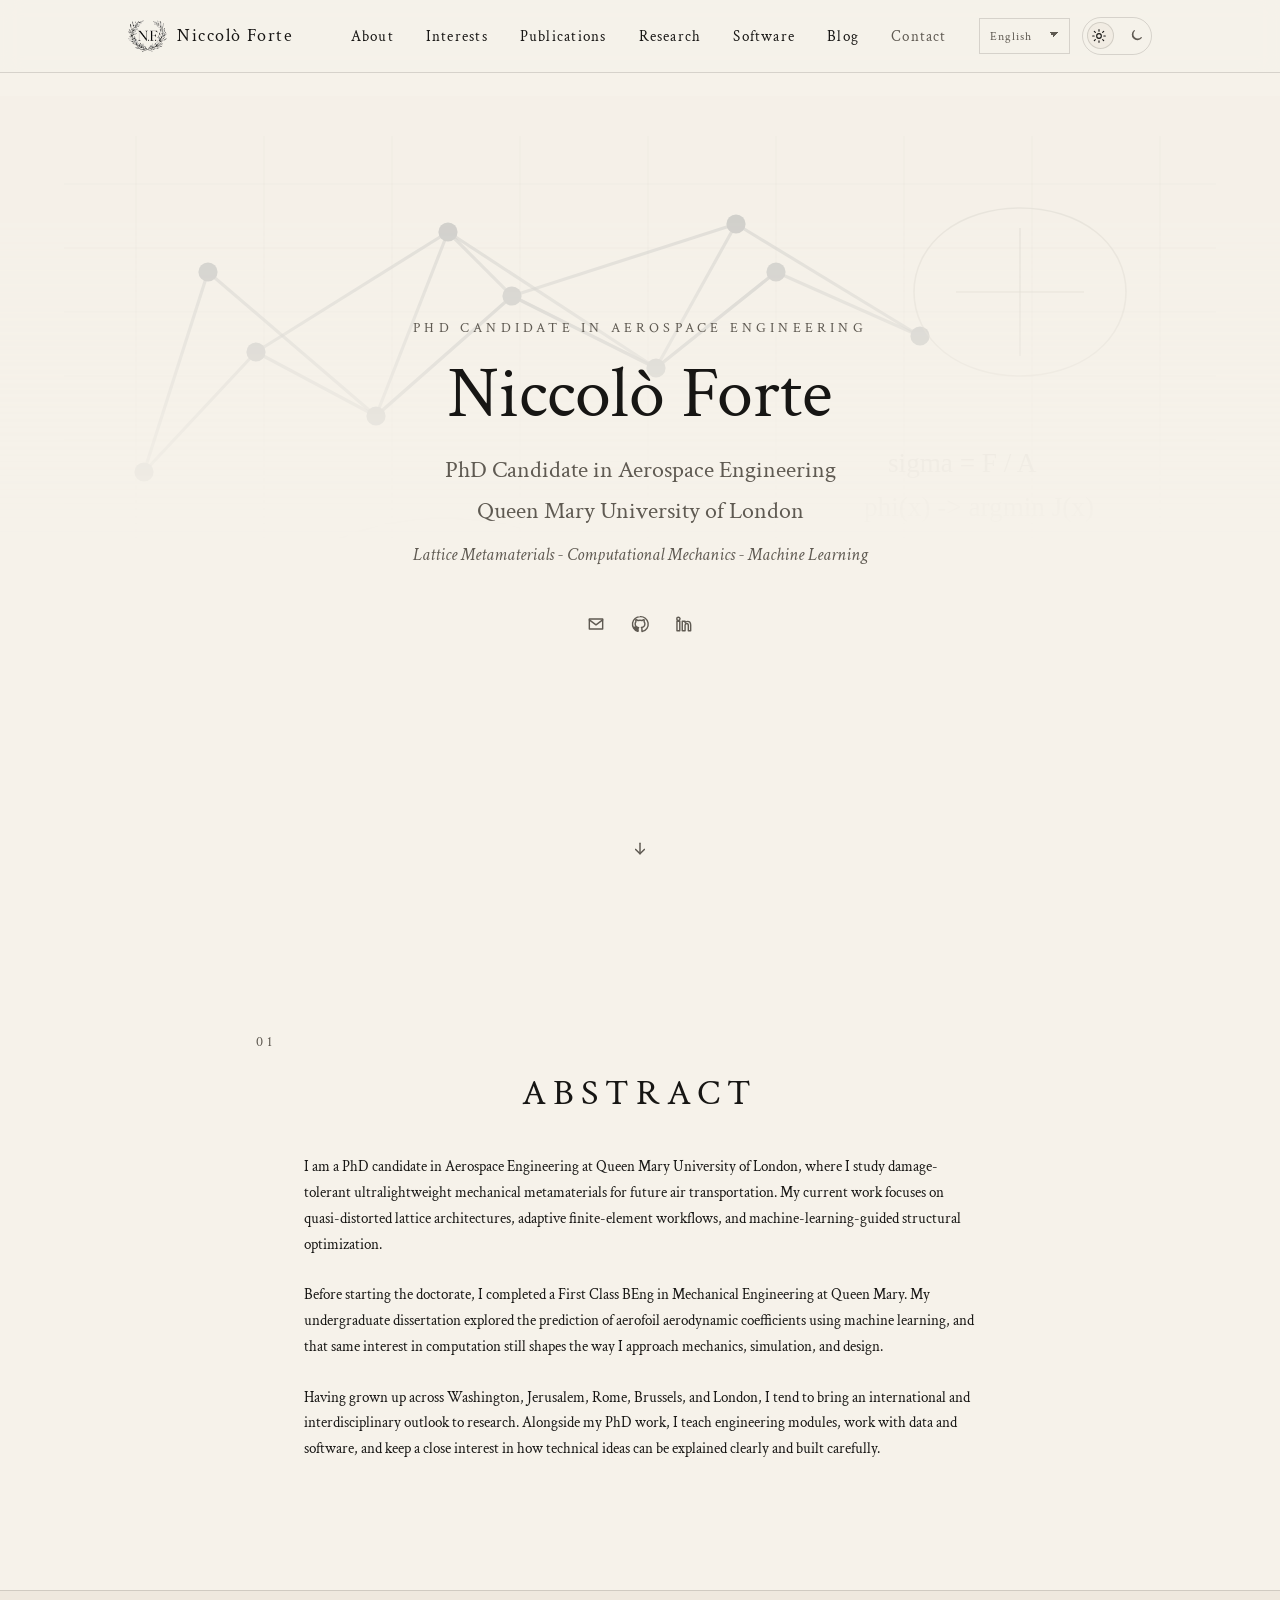
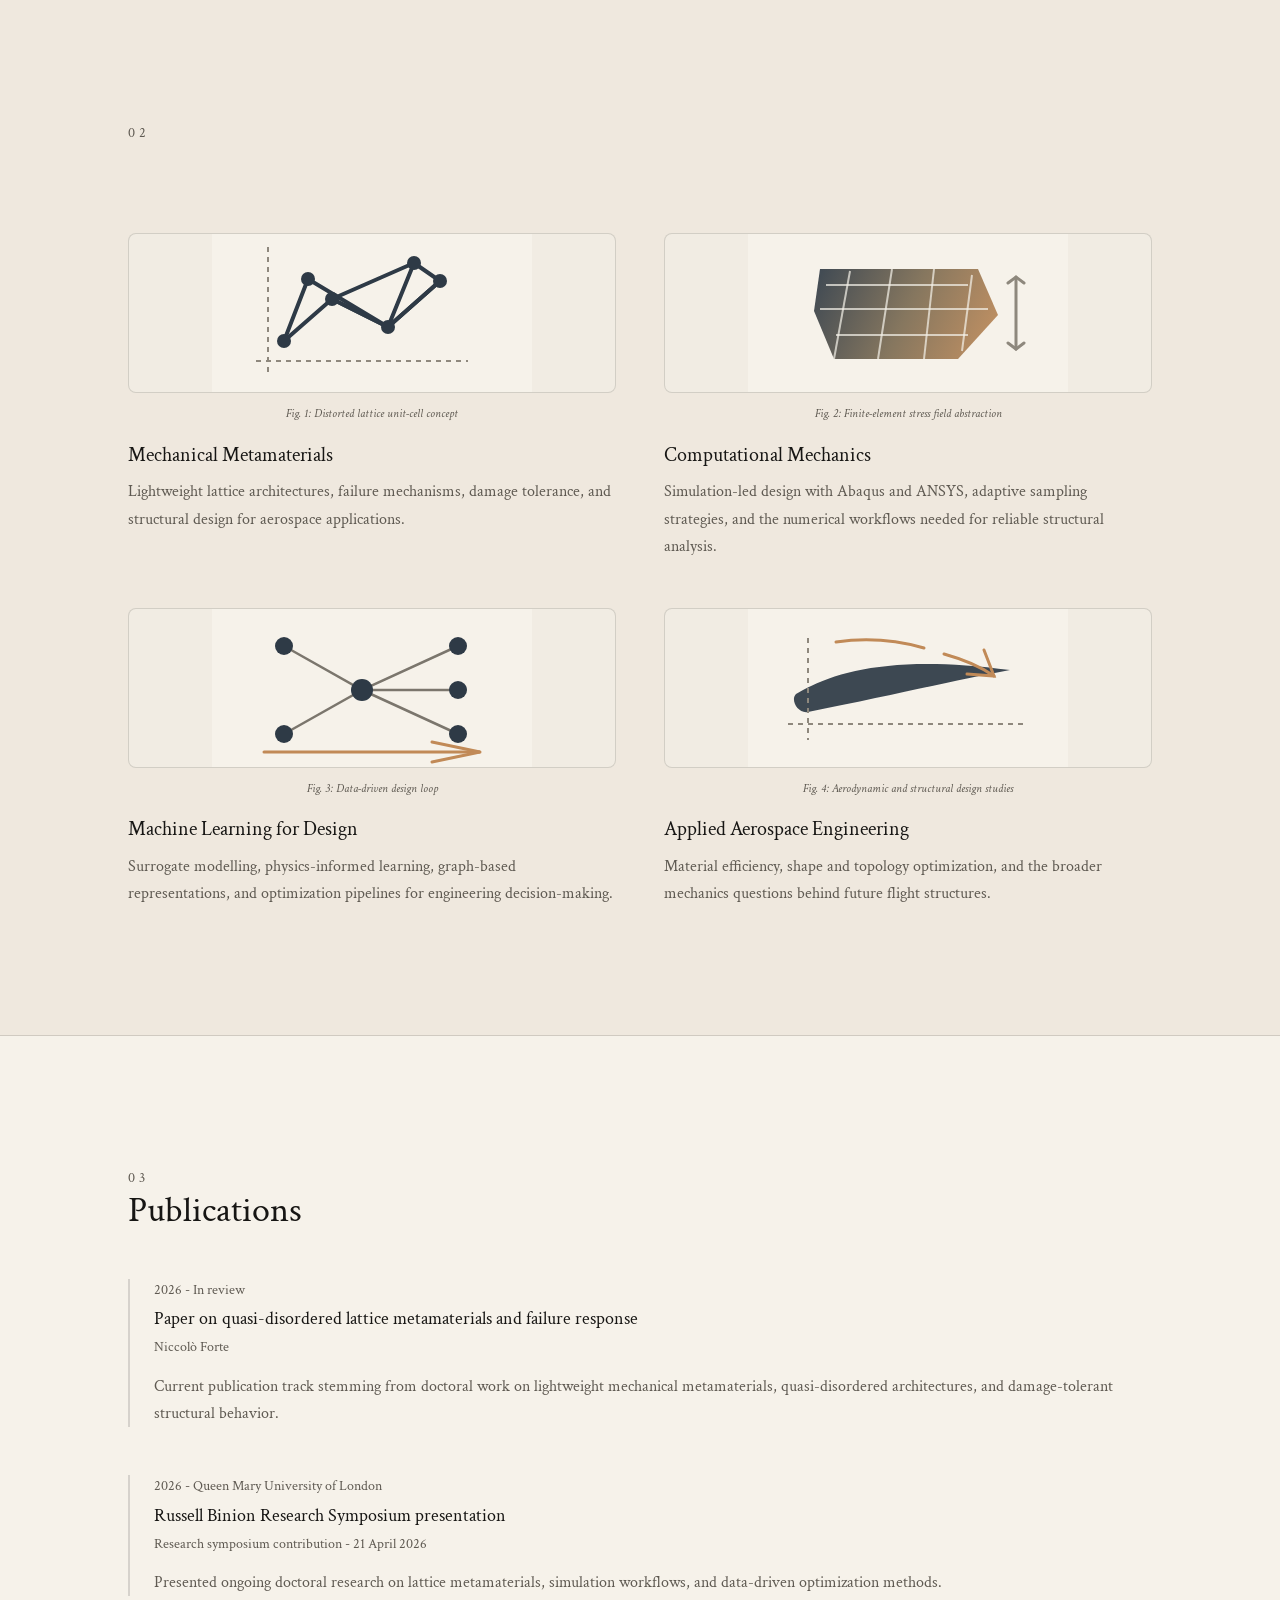
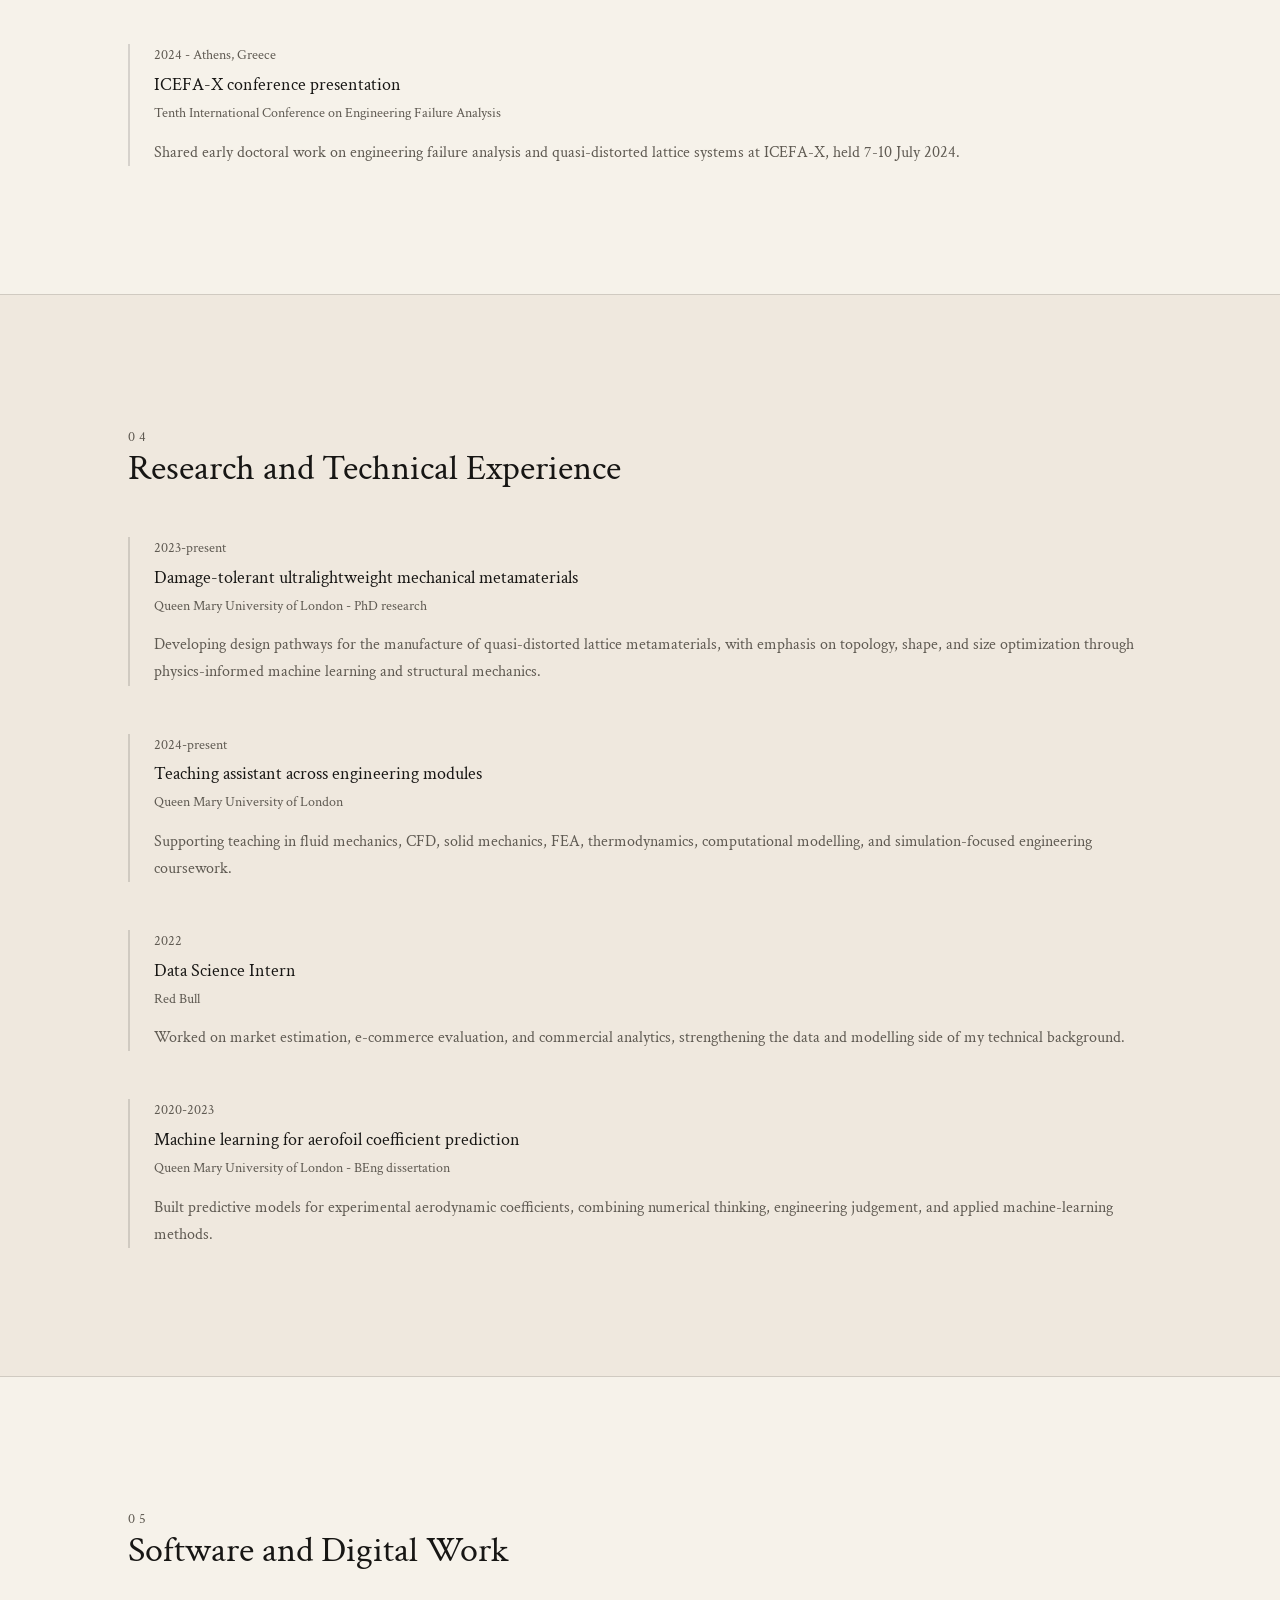
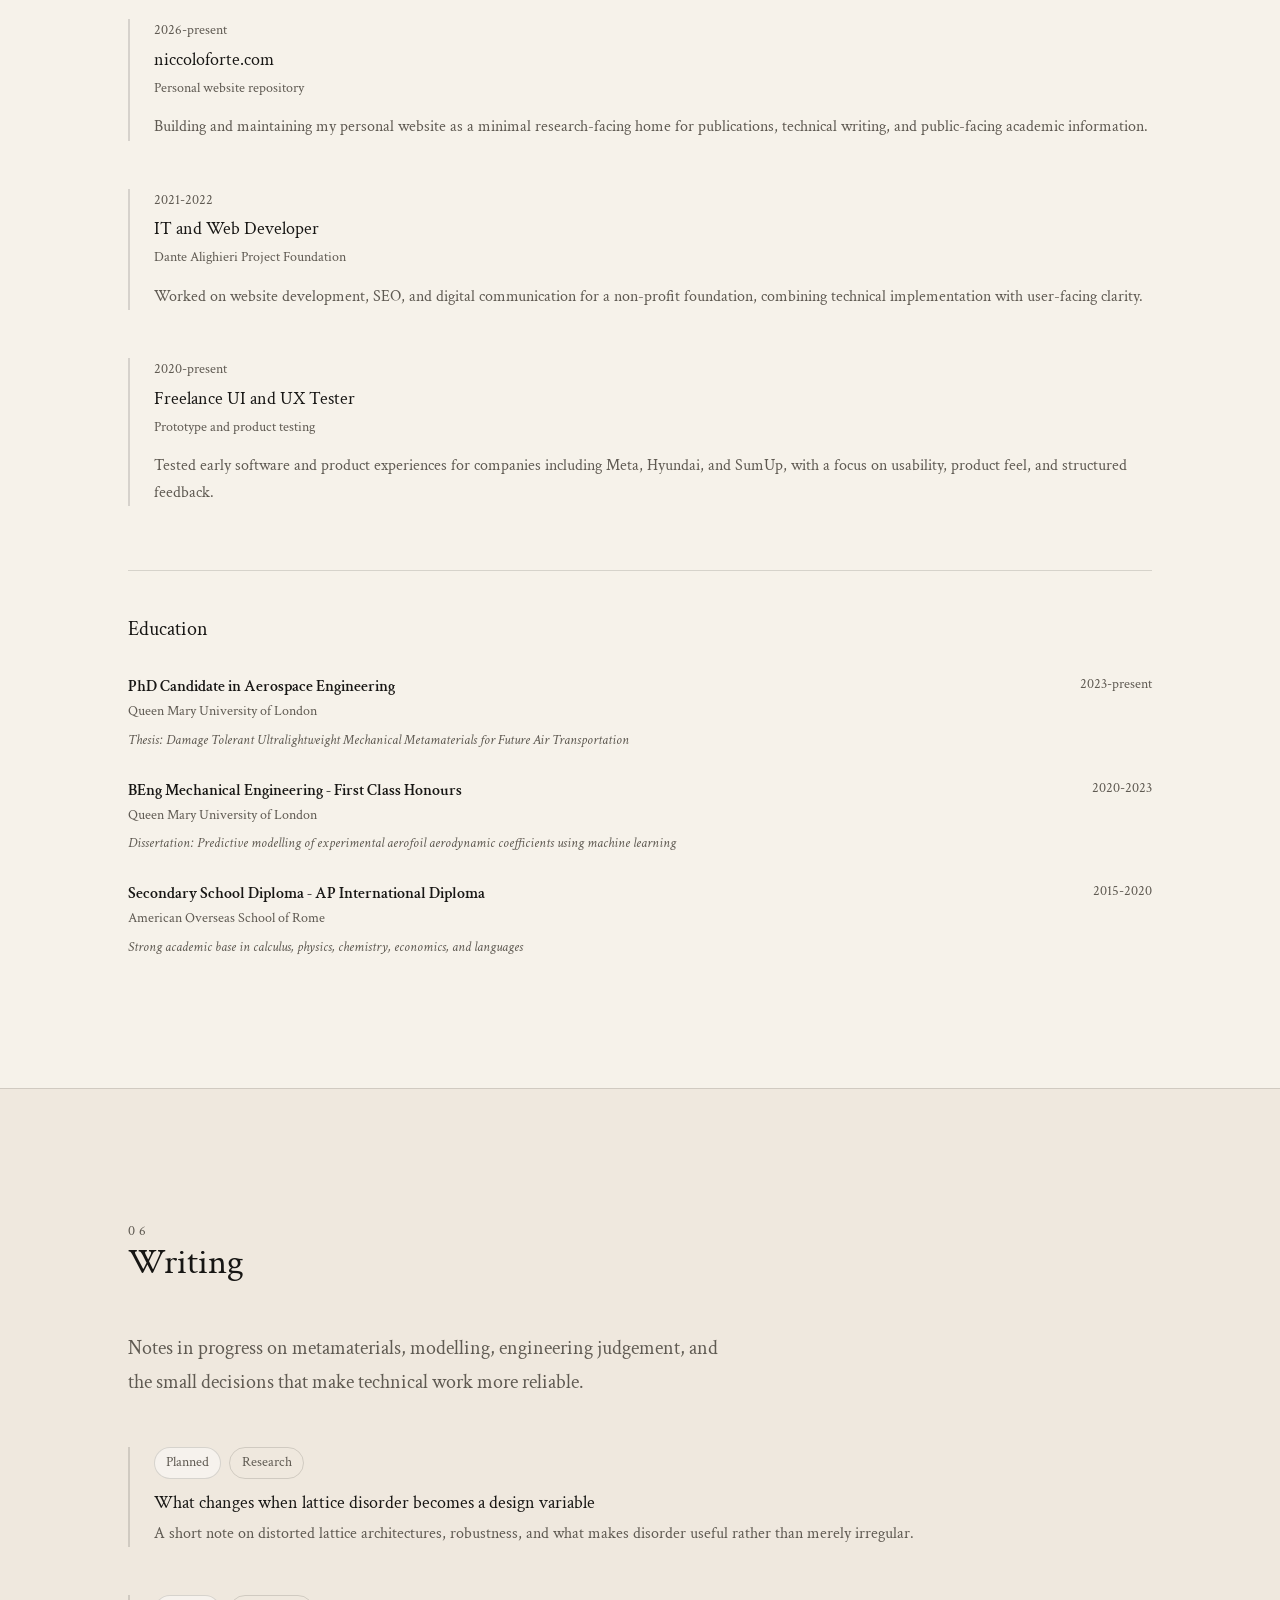
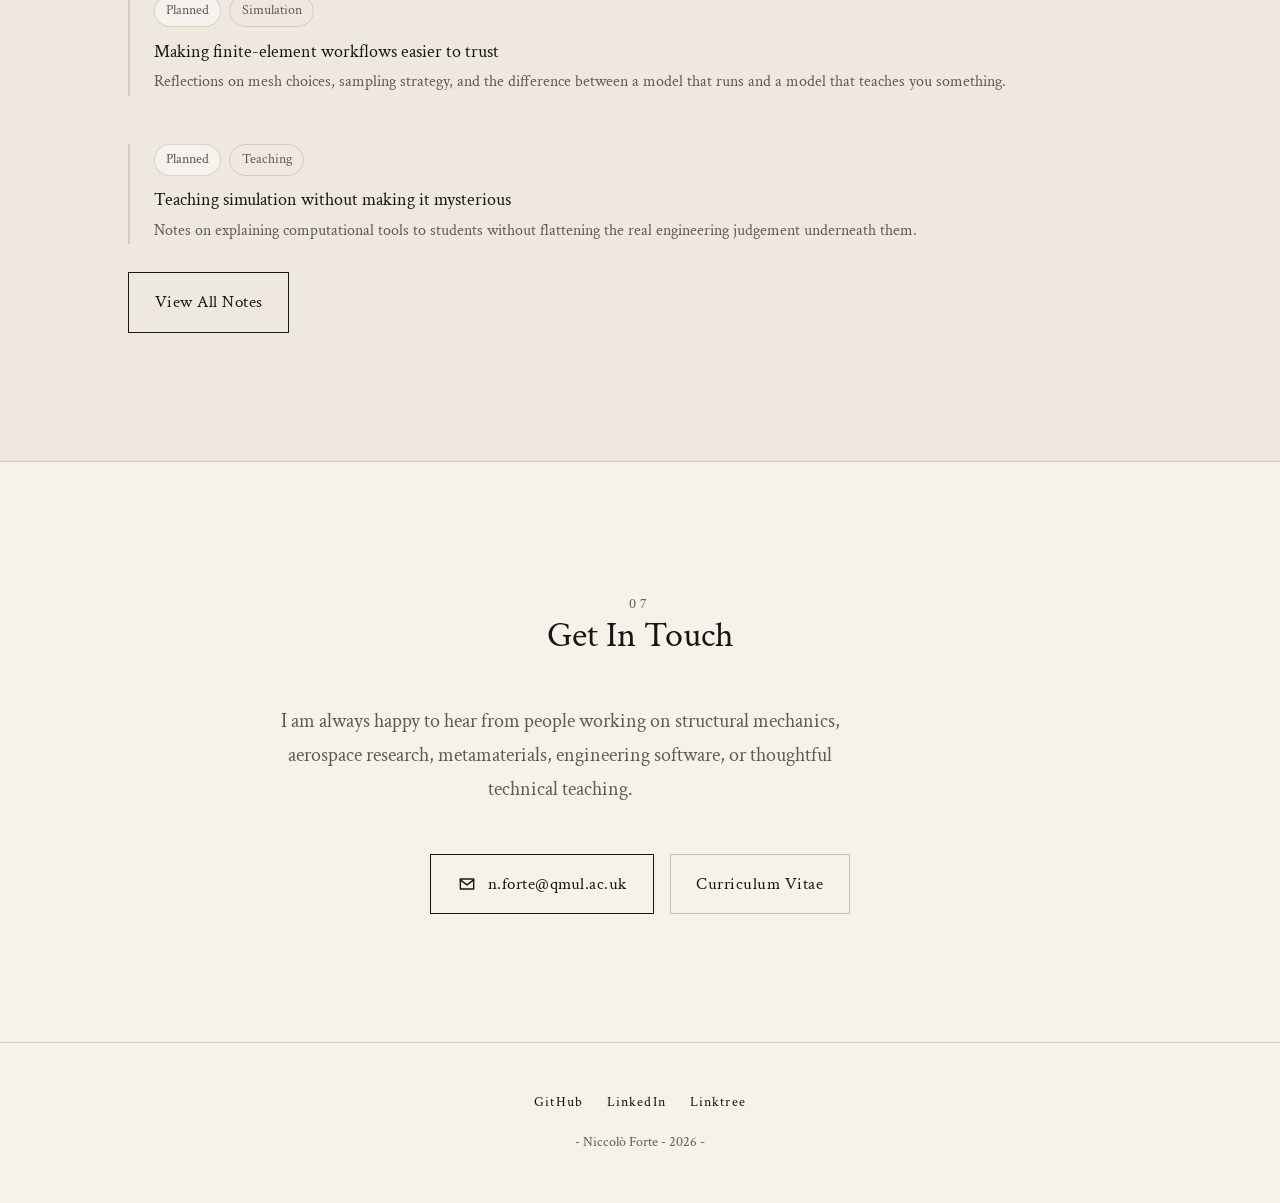
==== commit ed0f23c8: "Terminology fixes." ====
--- a/index.html
+++ b/index.html
@@ -6,7 +6,7 @@
     <title>Niccolò Forte</title>
     <meta
       name="description"
-      content="Niccolò Forte is a PhD researcher in aerospace engineering at Queen Mary University of London, working on lattice metamaterials, computational mechanics, and machine learning."
+      content="Niccolò Forte is a PhD candidate in aerospace engineering at Queen Mary University of London, working on lattice metamaterials, computational mechanics, and machine learning."
     />
     <meta name="theme-color" content="#f6f2ea" />
     <meta property="og:title" content="Niccolò Forte" />
@@ -104,10 +104,10 @@
       <section class="hero">
         <img class="hero-background" src="assets/code.svg" alt="" aria-hidden="true" />
         <div class="hero-inner reveal">
-          <p class="hero-role" data-i18n="heroRole">Aerospace Engineering Researcher</p>
+          <p class="hero-role" data-i18n="heroRole">PhD Candidate in Aerospace Engineering</p>
           <h1>Niccolò Forte</h1>
           <p class="hero-subtitle">
-            <span data-i18n="heroSubtitleDegree">PhD Aerospace Engineering</span>
+            <span data-i18n="heroSubtitleDegree">PhD Candidate in Aerospace Engineering</span>
             <span data-i18n="heroSubtitleUniversity">Queen Mary University of London</span>
           </p>
           <p class="hero-detail" data-i18n="heroDetail">
@@ -167,7 +167,7 @@
             <h2 class="section-title section-title-centered" data-i18n="aboutTitle">Abstract</h2>
             <div class="body-copy" data-i18n-html="aboutCopy">
               <p>
-                I am a PhD researcher in Aerospace Engineering at Queen Mary University of
+                I am a PhD candidate in Aerospace Engineering at Queen Mary University of
                 London, where I study damage-tolerant ultralightweight mechanical metamaterials
                 for future air transportation. My current work focuses on quasi-distorted lattice
                 architectures, adaptive finite-element workflows, and machine-learning-guided
@@ -397,7 +397,7 @@
 
             <div class="education-row" data-i18n-html="education1">
               <div>
-                <p class="education-degree">PhD Aerospace Engineering</p>
+                <p class="education-degree">PhD Candidate in Aerospace Engineering</p>
                 <p class="education-school">Queen Mary University of London</p>
                 <p class="education-note">
                   Thesis: Damage Tolerant Ultralightweight Mechanical Metamaterials for Future Air
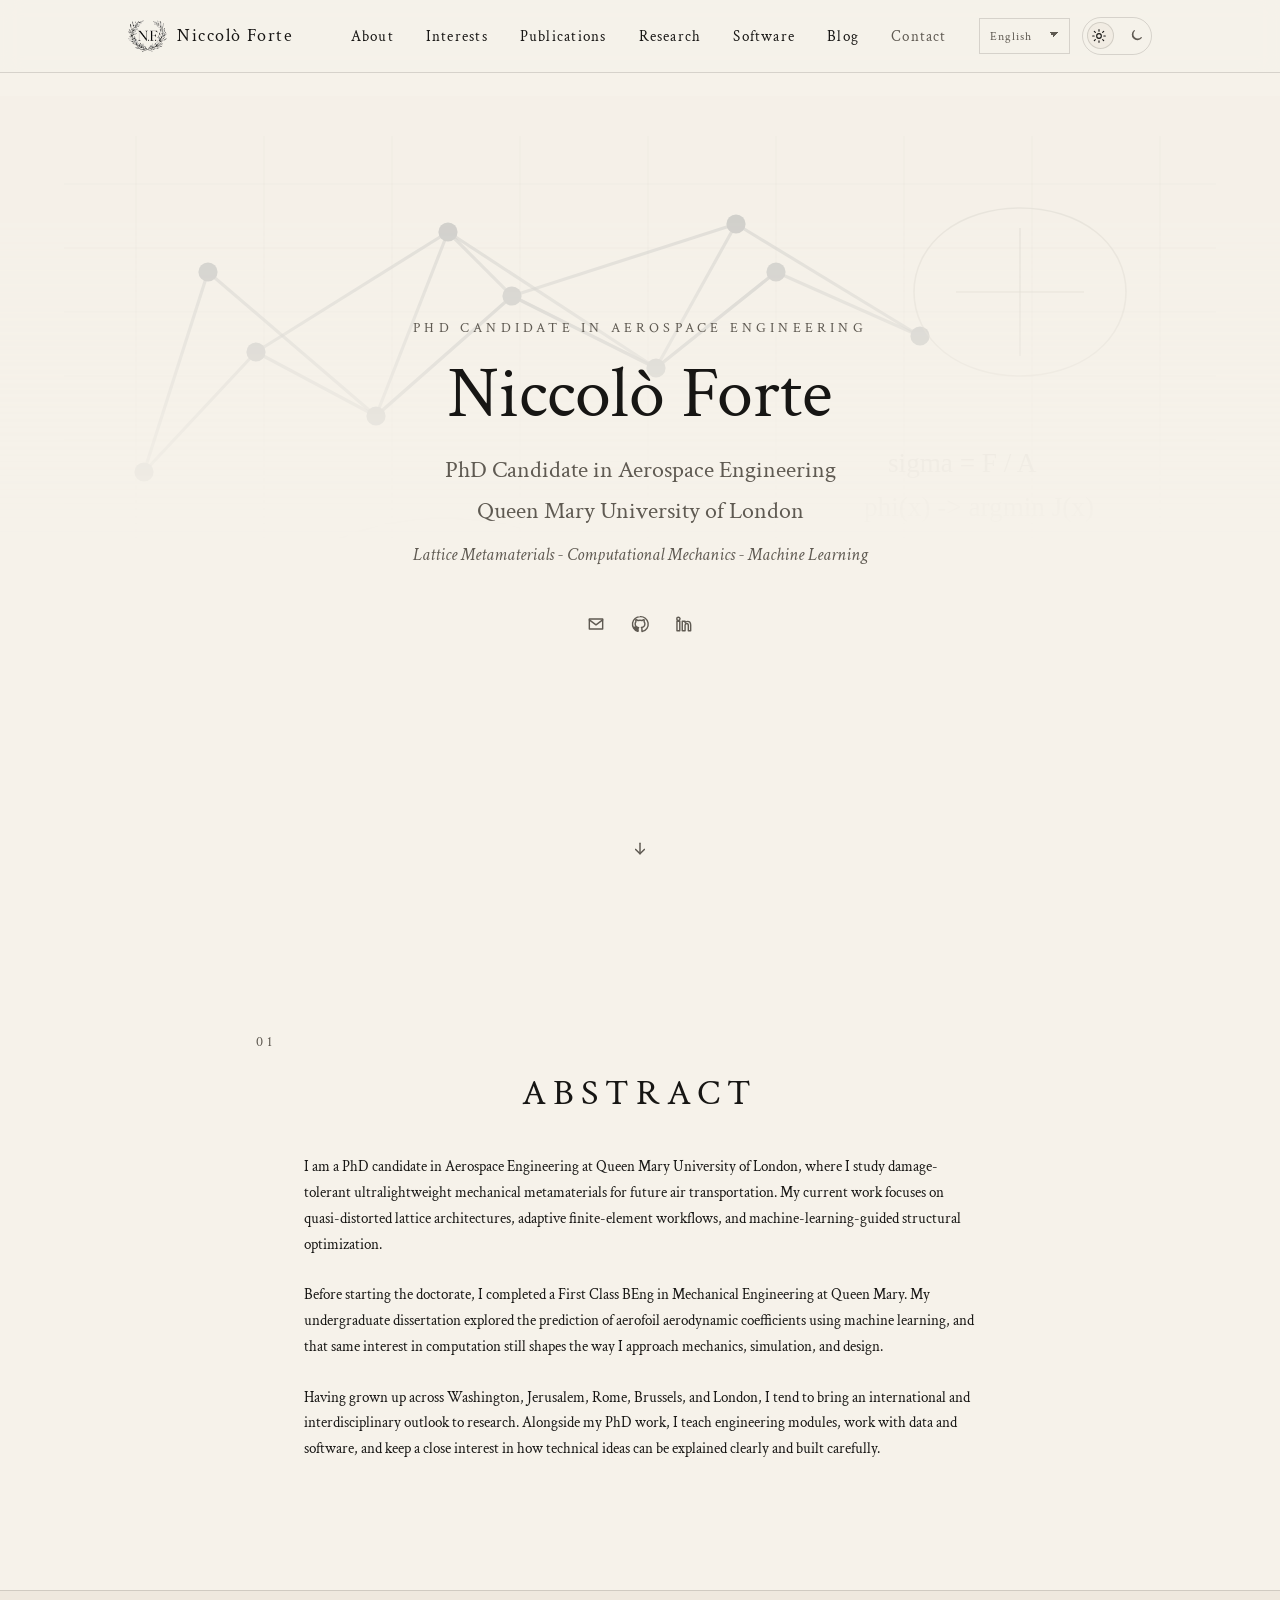
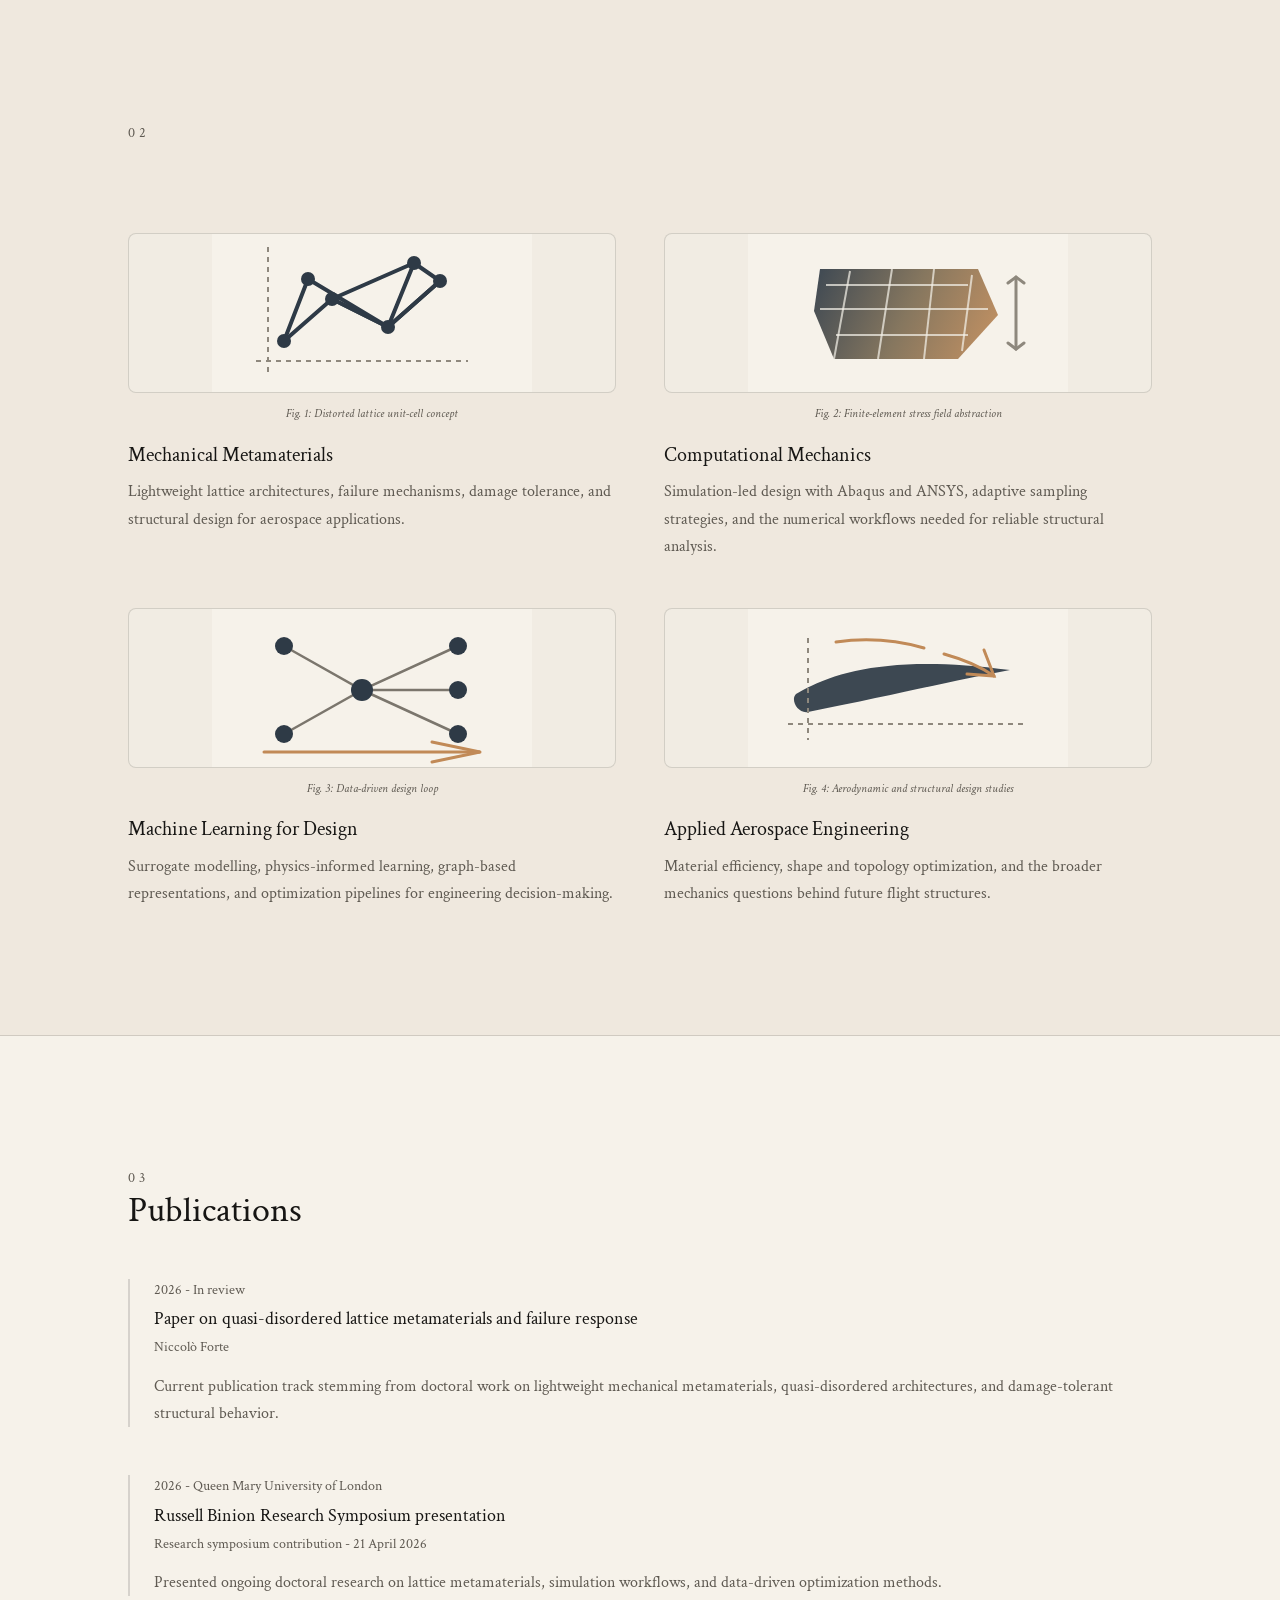
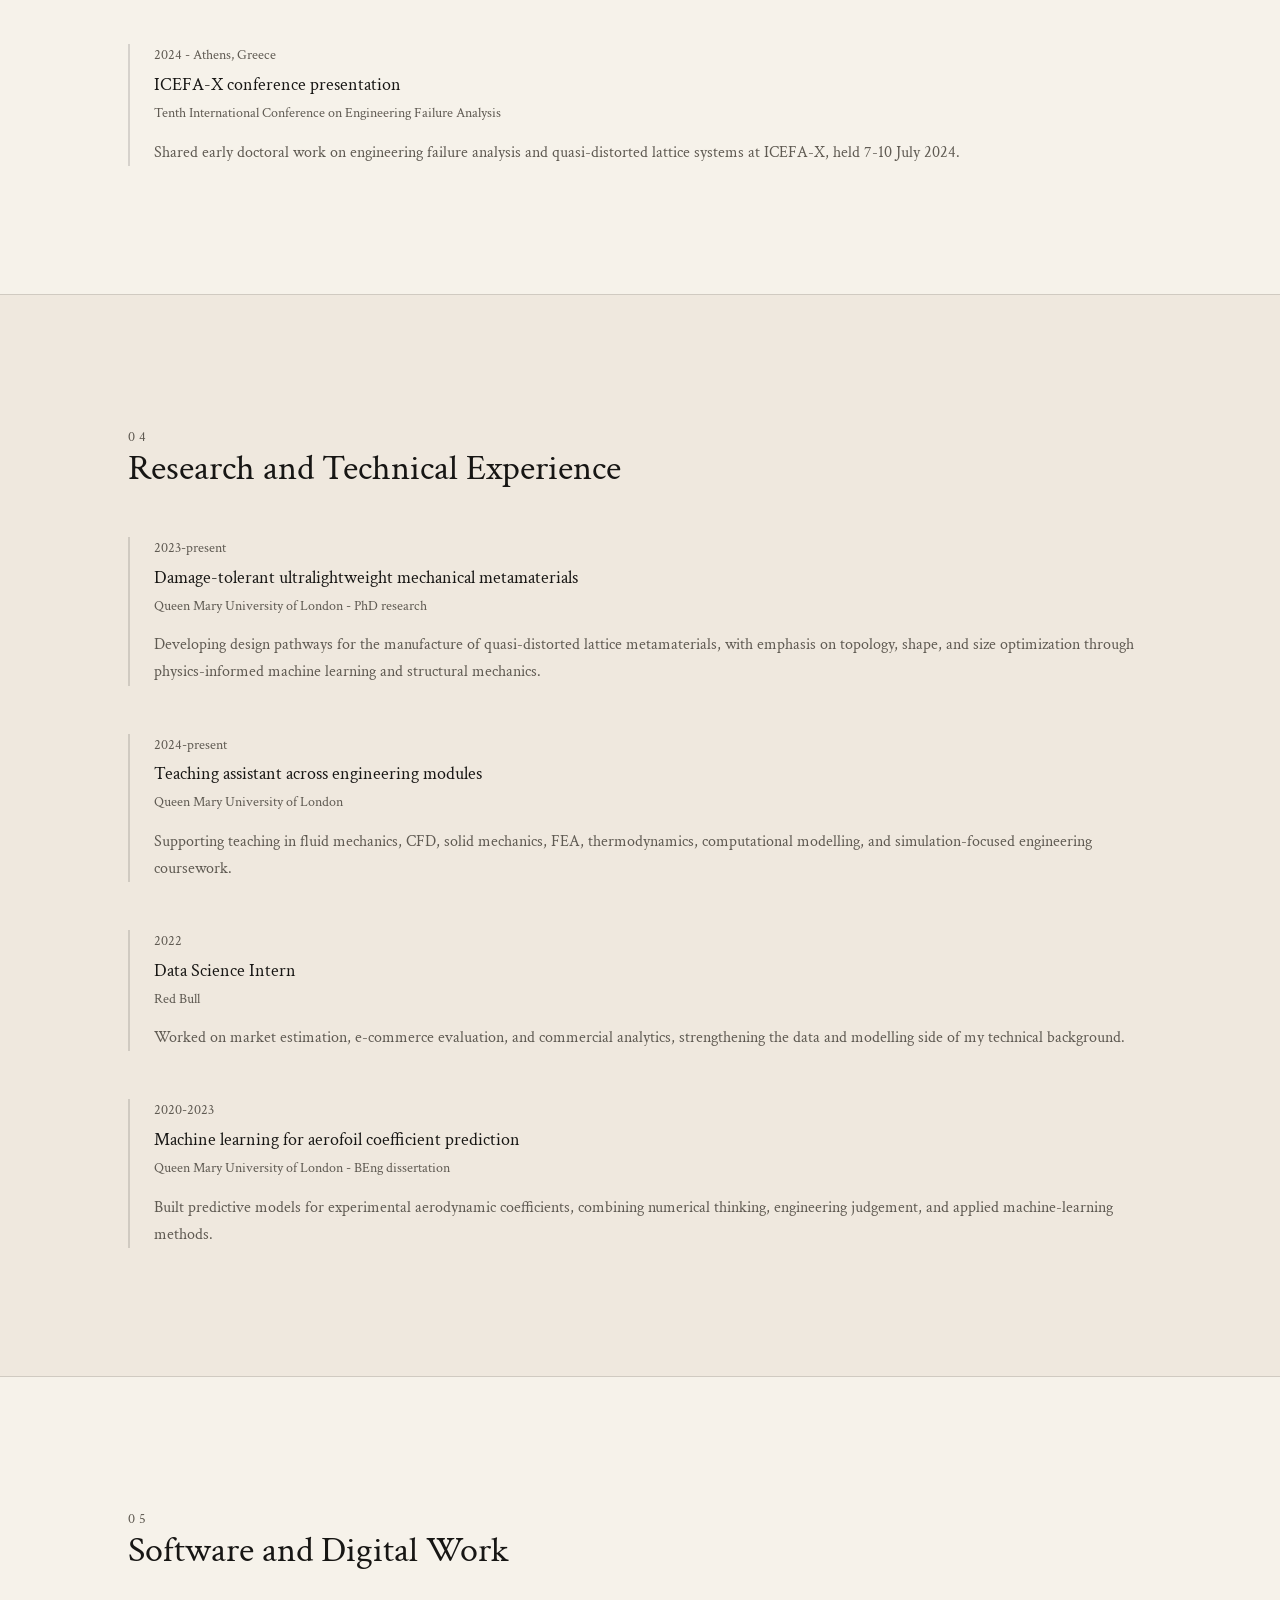
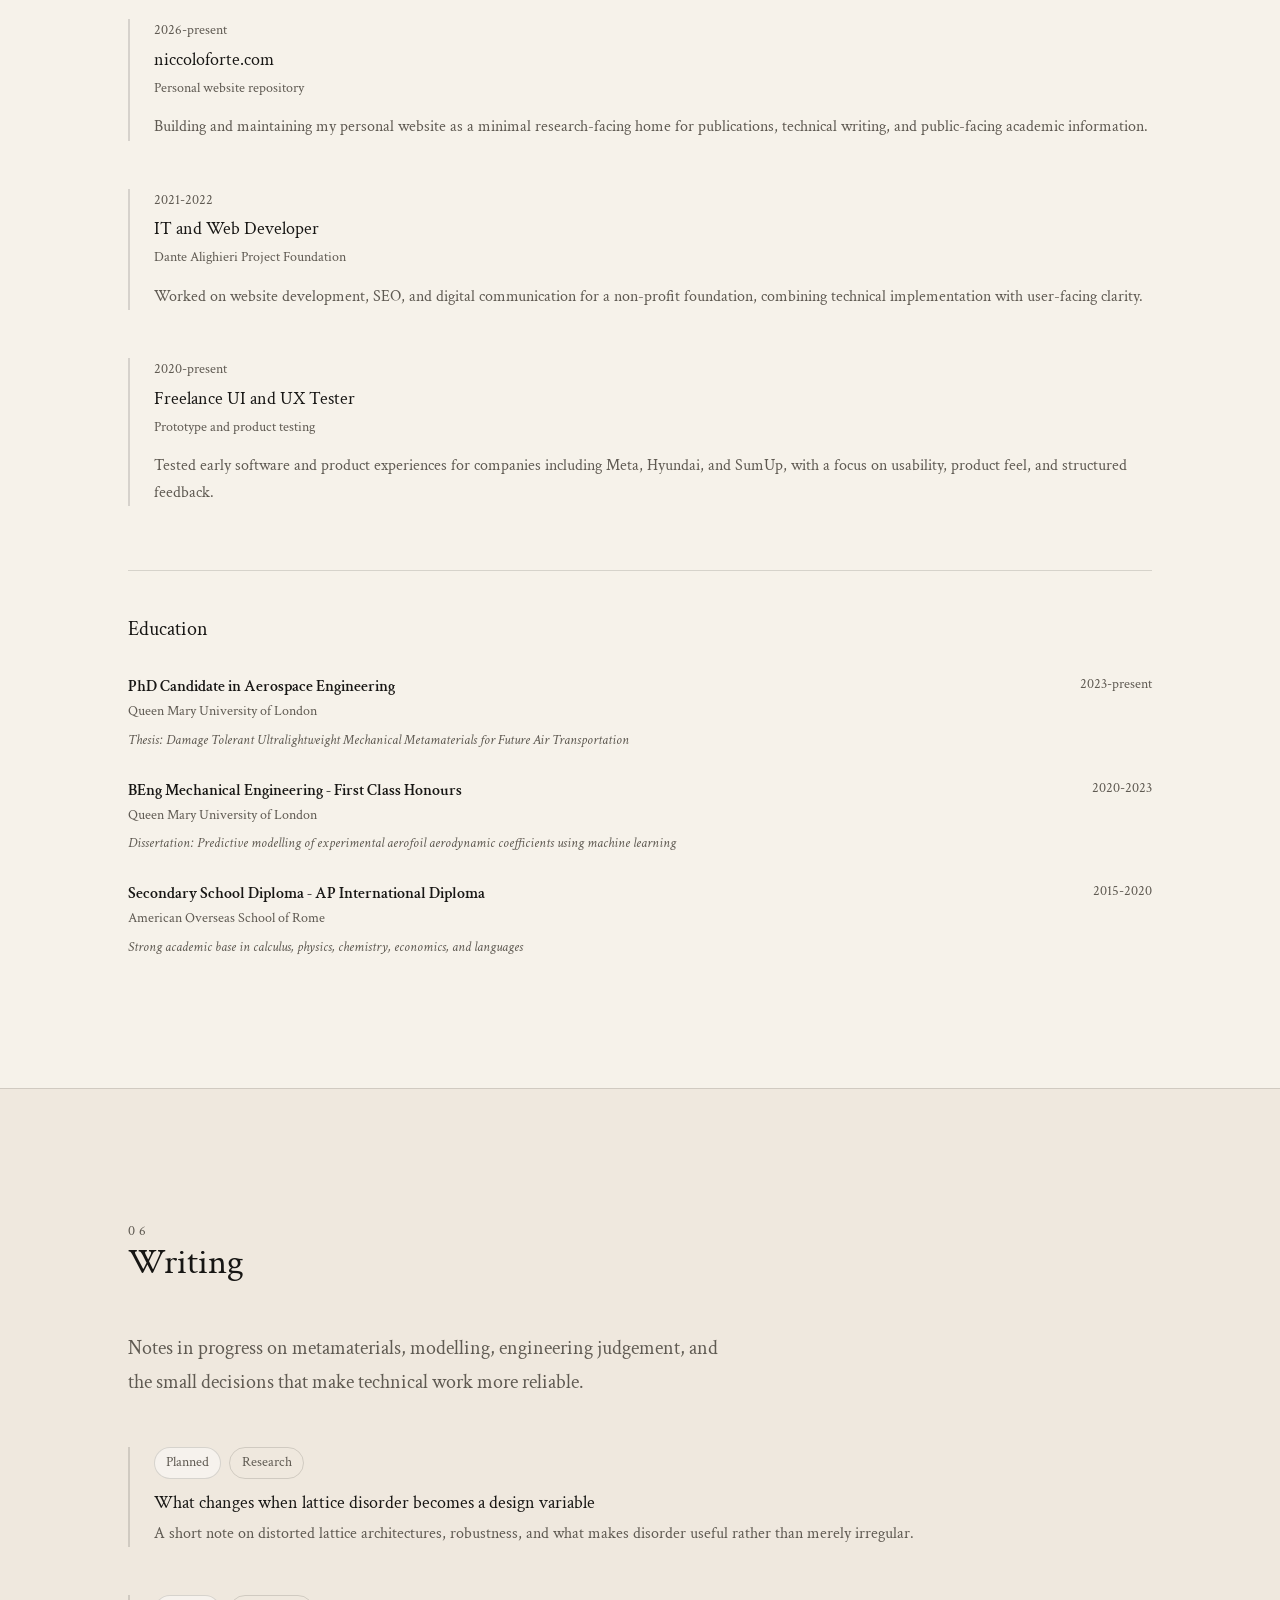
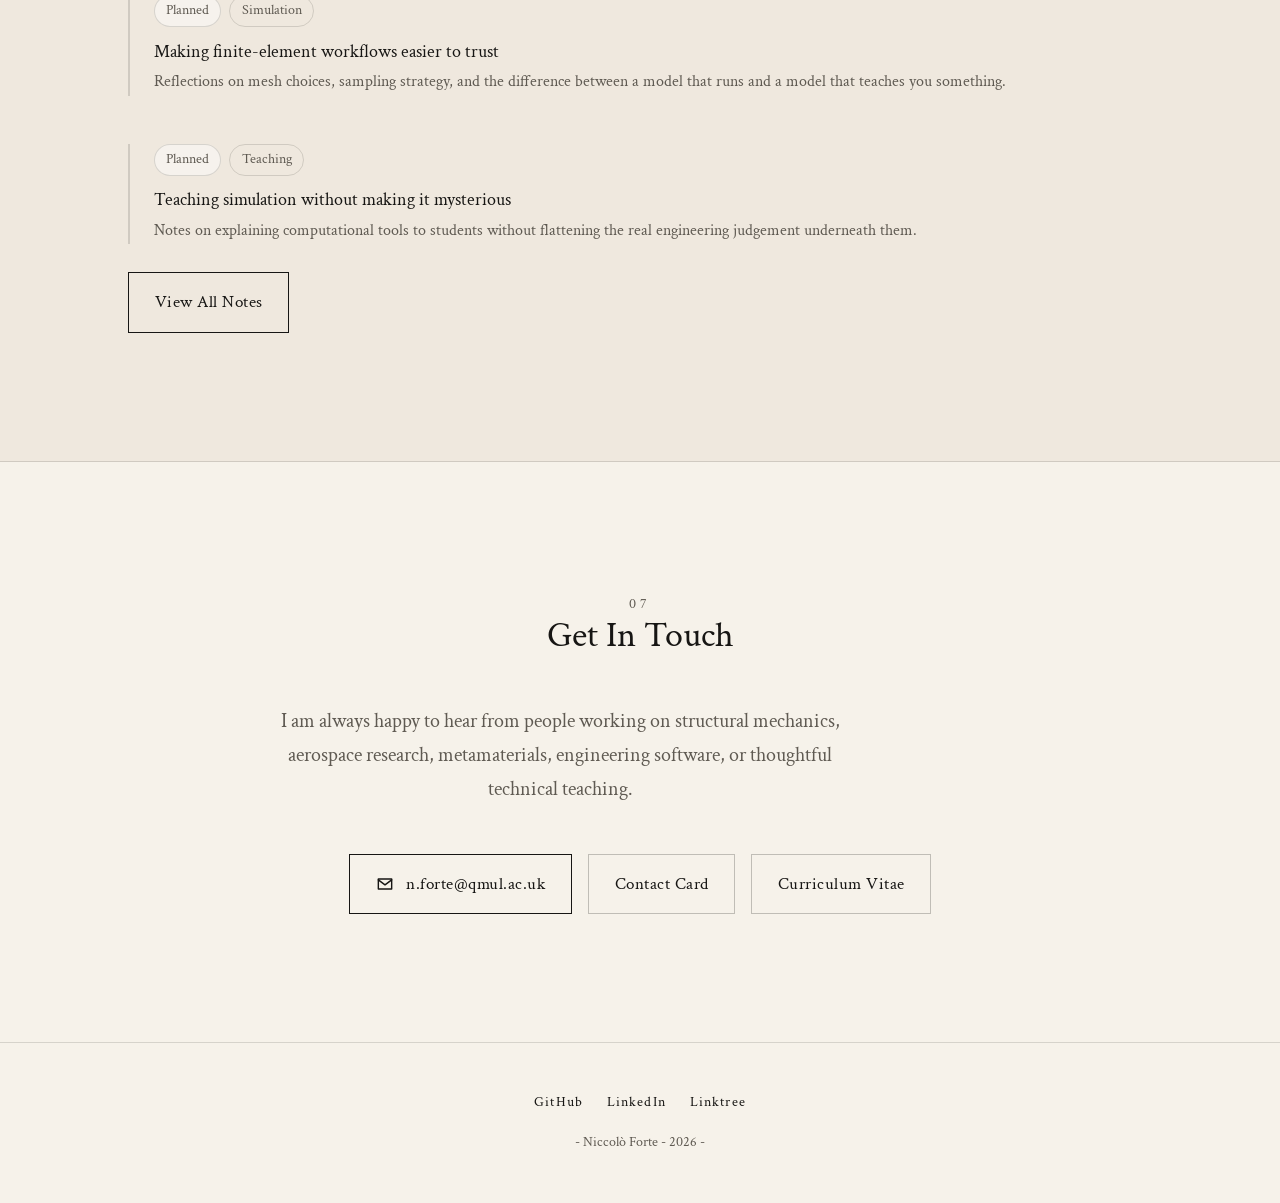
==== commit ee2f0f6f: "Add features." ====
--- a/index.html
+++ b/index.html
@@ -197,63 +197,107 @@
 
           <div class="interest-grid">
             <article class="interest-card reveal">
-              <figure class="interest-figure">
-                <div class="figure-shell">
-                  <img src="assets/fig1-lattice.svg" alt="Lattice metamaterial diagram" />
-                </div>
-                <figcaption data-i18n="interest1Caption">Fig. 1: Distorted lattice unit-cell concept</figcaption>
-              </figure>
-              <h3 data-i18n="interest1Title">Mechanical Metamaterials</h3>
-              <p data-i18n="interest1Text">
-                Lightweight lattice architectures, failure mechanisms, damage tolerance, and
-                structural design for aerospace applications.
-              </p>
+              <button class="interest-trigger" type="button" data-interest="interest1">
+                <figure class="interest-figure">
+                  <div class="figure-shell">
+                    <img src="assets/fig1-lattice.svg" alt="Lattice metamaterial diagram" />
+                  </div>
+                  <figcaption data-i18n="interest1Caption">Fig. 1: Distorted lattice unit-cell concept</figcaption>
+                </figure>
+                <h3 data-i18n="interest1Title">Mechanical Metamaterials</h3>
+                <p data-i18n="interest1Text">
+                  Lightweight lattice architectures, failure mechanisms, damage tolerance, and
+                  structural design for aerospace applications.
+                </p>
+              </button>
             </article>
 
             <article class="interest-card reveal" style="--delay: 80ms">
-              <figure class="interest-figure">
-                <div class="figure-shell">
-                  <img src="assets/fig2-fea.svg" alt="Finite-element contour plot" />
-                </div>
-                <figcaption data-i18n="interest2Caption">Fig. 2: Finite-element stress field abstraction</figcaption>
-              </figure>
-              <h3 data-i18n="interest2Title">Computational Mechanics</h3>
-              <p data-i18n="interest2Text">
-                Simulation-led design with Abaqus and ANSYS, adaptive sampling strategies, and the
-                numerical workflows needed for reliable structural analysis.
-              </p>
+              <button class="interest-trigger" type="button" data-interest="interest2">
+                <figure class="interest-figure">
+                  <div class="figure-shell">
+                    <img src="assets/fig2-fea.svg" alt="Finite-element contour plot" />
+                  </div>
+                  <figcaption data-i18n="interest2Caption">Fig. 2: Finite-element stress field abstraction</figcaption>
+                </figure>
+                <h3 data-i18n="interest2Title">Computational Mechanics</h3>
+                <p data-i18n="interest2Text">
+                  Simulation-led design with Abaqus and ANSYS, adaptive sampling strategies, and the
+                  numerical workflows needed for reliable structural analysis.
+                </p>
+              </button>
             </article>
 
             <article class="interest-card reveal" style="--delay: 160ms">
-              <figure class="interest-figure">
-                <div class="figure-shell">
-                  <img src="assets/fig3-ml.svg" alt="Machine learning workflow diagram" />
-                </div>
-                <figcaption data-i18n="interest3Caption">Fig. 3: Data-driven design loop</figcaption>
-              </figure>
-              <h3 data-i18n="interest3Title">Machine Learning for Design</h3>
-              <p data-i18n="interest3Text">
-                Surrogate modelling, physics-informed learning, graph-based representations, and
-                optimization pipelines for engineering decision-making.
-              </p>
+              <button class="interest-trigger" type="button" data-interest="interest3">
+                <figure class="interest-figure">
+                  <div class="figure-shell">
+                    <img src="assets/fig3-ml.svg" alt="Machine learning workflow diagram" />
+                  </div>
+                  <figcaption data-i18n="interest3Caption">Fig. 3: Data-driven design loop</figcaption>
+                </figure>
+                <h3 data-i18n="interest3Title">Machine Learning for Design</h3>
+                <p data-i18n="interest3Text">
+                  Surrogate modelling, physics-informed learning, graph-based representations, and
+                  optimization pipelines for engineering decision-making.
+                </p>
+              </button>
             </article>
 
             <article class="interest-card reveal" style="--delay: 240ms">
-              <figure class="interest-figure">
-                <div class="figure-shell">
-                  <img src="assets/fig4-aero.svg" alt="Airfoil and optimization sketch" />
-                </div>
-                <figcaption data-i18n="interest4Caption">Fig. 4: Aerodynamic and structural design studies</figcaption>
-              </figure>
-              <h3 data-i18n="interest4Title">Applied Aerospace Engineering</h3>
-              <p data-i18n="interest4Text">
-                Material efficiency, shape and topology optimization, and the broader mechanics
-                questions behind future flight structures.
-              </p>
-            </article>
-          </div>
-        </div>
-      </section>
+              <button class="interest-trigger" type="button" data-interest="interest4">
+                <figure class="interest-figure">
+                  <div class="figure-shell">
+                    <img src="assets/fig4-aero.svg" alt="Airfoil and optimization sketch" />
+                  </div>
+                  <figcaption data-i18n="interest4Caption">Fig. 4: Aerodynamic and structural design studies</figcaption>
+                </figure>
+                <h3 data-i18n="interest4Title">Applied Aerospace Engineering</h3>
+                <p data-i18n="interest4Text">
+                  Material efficiency, shape and topology optimization, and the broader mechanics
+                  questions behind future flight structures.
+                </p>
+              </button>
+            </article>
+          </div>
+        </div>
+      </section>
+
+      <div class="interest-modal" id="interestModal" hidden>
+        <button class="interest-modal-backdrop" type="button" data-modal-close tabindex="-1" aria-hidden="true"></button>
+        <div
+          class="interest-modal-dialog"
+          role="dialog"
+          aria-modal="true"
+          aria-labelledby="interestModalTitle"
+          aria-describedby="interestModalDescription"
+        >
+          <button
+            class="interest-modal-close"
+            type="button"
+            data-modal-close
+            aria-label="Close detail"
+            data-i18n-aria-label="modalCloseLabel"
+          >
+            <svg viewBox="0 0 24 24" aria-hidden="true">
+              <path d="M6 6 18 18" />
+              <path d="m18 6-12 12" />
+            </svg>
+          </button>
+
+          <figure class="interest-modal-figure">
+            <div class="interest-modal-image-shell">
+              <img id="interestModalImage" src="" alt="" />
+            </div>
+            <figcaption class="interest-modal-caption" id="interestModalCaption"></figcaption>
+          </figure>
+
+          <div class="interest-modal-copy">
+            <h3 class="interest-modal-title" id="interestModalTitle"></h3>
+            <div class="interest-modal-description" id="interestModalDescription"></div>
+          </div>
+        </div>
+      </div>
 
       <section class="section" id="publications">
         <div class="section-inner">
@@ -515,6 +559,19 @@
             </a>
             <a
               class="outline-button outline-button-muted"
+              href="assets/Niccolo-Forte-Contact.vcf"
+              download
+              data-i18n="contactCardLabel"
+            >
+              <svg viewBox="0 0 24 24" aria-hidden="true">
+                <path d="M4 6h16v12H4z" />
+                <path d="M9 11a3 3 0 1 0 6 0 3 3 0 0 0-6 0Z" />
+                <path d="M7.5 16.5c1.15-1.4 2.68-2.1 4.5-2.1s3.35.7 4.5 2.1" />
+              </svg>
+              Contact Card
+            </a>
+            <a
+              class="outline-button outline-button-muted"
               href="assets/Niccolo-Forte-CV.pdf"
               target="_blank"
               rel="noreferrer"
--- a/style.css
+++ b/style.css
@@ -496,6 +496,17 @@
   gap: 3rem;
 }
 
+.interest-trigger {
+  width: 100%;
+  padding: 0;
+  border: 0;
+  background: transparent;
+  color: inherit;
+  font: inherit;
+  text-align: left;
+  cursor: pointer;
+}
+
 .interest-card h3 {
   font-size: 1.25rem;
   margin-bottom: 0.75rem;
@@ -504,6 +515,30 @@
 .interest-card p {
   color: var(--muted);
   font-size: 1rem;
+}
+
+.interest-card,
+.interest-trigger,
+.figure-shell {
+  transition:
+    transform var(--transition),
+    border-color var(--transition),
+    background-color var(--transition);
+}
+
+.interest-card:hover .figure-shell,
+.interest-trigger:focus-visible .figure-shell {
+  border-color: var(--border-strong);
+  background: var(--accent-soft);
+}
+
+.interest-card:hover,
+.interest-trigger:focus-visible {
+  transform: translateY(-2px);
+}
+
+.interest-trigger:focus-visible {
+  outline: none;
 }
 
 .interest-figure {
@@ -528,6 +563,127 @@
   font-size: 0.75rem;
   font-style: italic;
   text-align: center;
+}
+
+body.modal-open {
+  overflow: hidden;
+}
+
+.interest-modal[hidden] {
+  display: none;
+}
+
+.interest-modal {
+  position: fixed;
+  inset: 0;
+  z-index: 40;
+  display: grid;
+  place-items: center;
+  padding: 1.5rem;
+}
+
+.interest-modal-backdrop {
+  position: absolute;
+  inset: 0;
+  border: 0;
+  background: rgba(9, 9, 9, 0.6);
+  cursor: pointer;
+}
+
+.interest-modal-dialog {
+  position: relative;
+  z-index: 1;
+  width: min(100%, 44rem);
+  max-height: calc(100vh - 3rem);
+  overflow-y: auto;
+  border: 1px solid var(--border-strong);
+  border-radius: 0.75rem;
+  background: var(--bg);
+  box-shadow: 0 1.5rem 4rem rgba(0, 0, 0, 0.18);
+}
+
+.interest-modal-close {
+  position: absolute;
+  top: 0.9rem;
+  right: 0.9rem;
+  z-index: 2;
+  display: inline-flex;
+  align-items: center;
+  justify-content: center;
+  width: 2.25rem;
+  height: 2.25rem;
+  padding: 0;
+  border: 1px solid var(--border);
+  border-radius: 999px;
+  background: rgba(255, 255, 255, 0.82);
+  color: var(--text);
+  cursor: pointer;
+  transition:
+    border-color var(--transition),
+    background-color var(--transition),
+    color var(--transition);
+}
+
+body.dark-mode .interest-modal-close {
+  background: rgba(9, 9, 9, 0.82);
+}
+
+.interest-modal-close:hover,
+.interest-modal-close:focus-visible {
+  border-color: var(--border-strong);
+  background: var(--bg-soft);
+  outline: none;
+}
+
+.interest-modal-close svg {
+  width: 1rem;
+  height: 1rem;
+  stroke: currentColor;
+  fill: none;
+  stroke-linecap: round;
+  stroke-linejoin: round;
+  stroke-width: 1.8;
+}
+
+.interest-modal-figure {
+  margin: 0;
+  padding: 1.4rem 1.4rem 0;
+}
+
+.interest-modal-image-shell {
+  min-height: 16rem;
+  display: flex;
+  align-items: center;
+  justify-content: center;
+  padding: 1.25rem;
+  border: 1px solid var(--border);
+  border-radius: 0.6rem;
+  background: var(--bg-soft);
+}
+
+.interest-modal-caption {
+  margin-top: 0.8rem;
+  color: var(--muted);
+  font-size: 0.8rem;
+  font-style: italic;
+  text-align: center;
+}
+
+.interest-modal-copy {
+  padding: 1rem 1.4rem 1.5rem;
+}
+
+.interest-modal-title {
+  font-size: 1.7rem;
+  margin-bottom: 0.9rem;
+}
+
+.interest-modal-description {
+  color: var(--muted);
+}
+
+.interest-modal-description p + p {
+  margin-top: 1rem;
 }
 
 .timeline-list {
@@ -883,6 +1039,26 @@
     min-height: 1.7rem;
     font-size: 0.72rem;
   }
+
+  .interest-modal {
+    padding: 1rem;
+  }
+
+  .interest-modal-dialog {
+    max-height: calc(100vh - 2rem);
+  }
+
+  .interest-modal-figure {
+    padding: 1rem 1rem 0;
+  }
+
+  .interest-modal-copy {
+    padding: 0.9rem 1rem 1.15rem;
+  }
+
+  .interest-modal-title {
+    font-size: 1.35rem;
+  }
 }
 
 @media (min-width: 768px) {
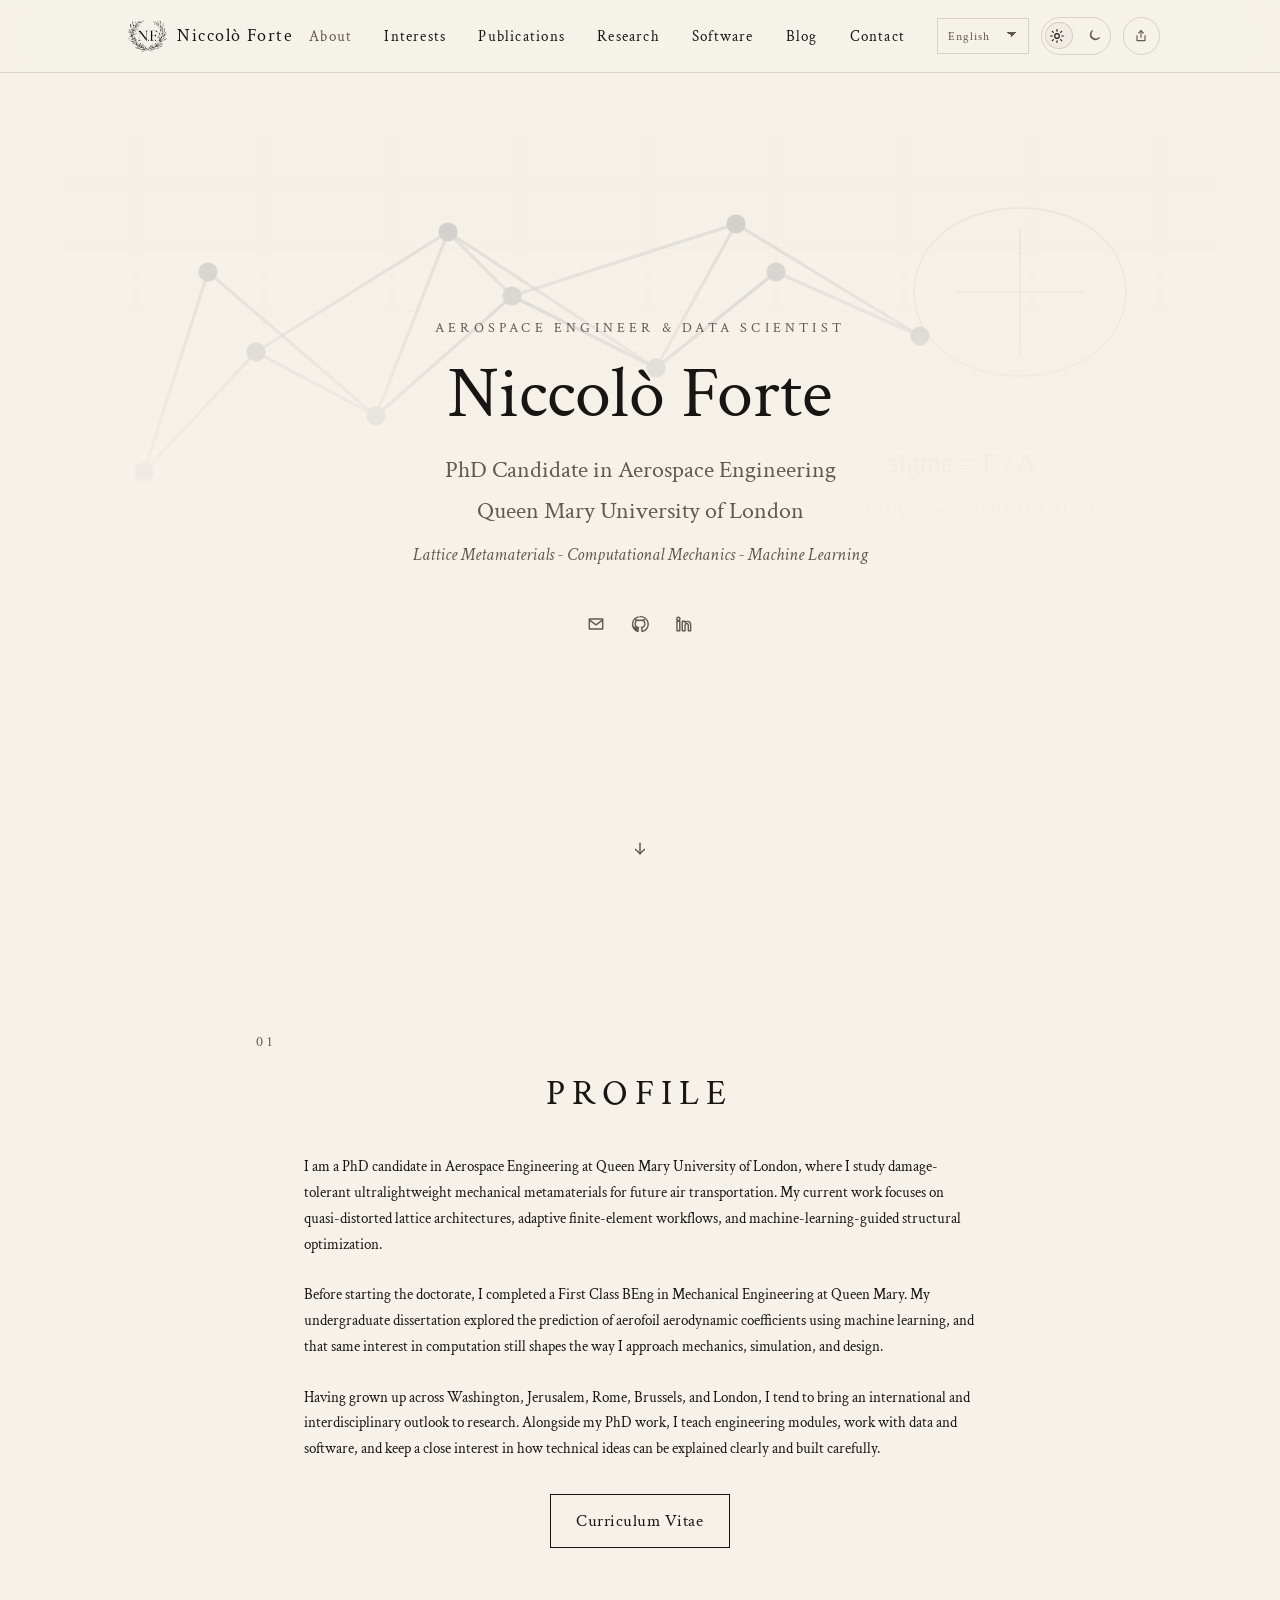
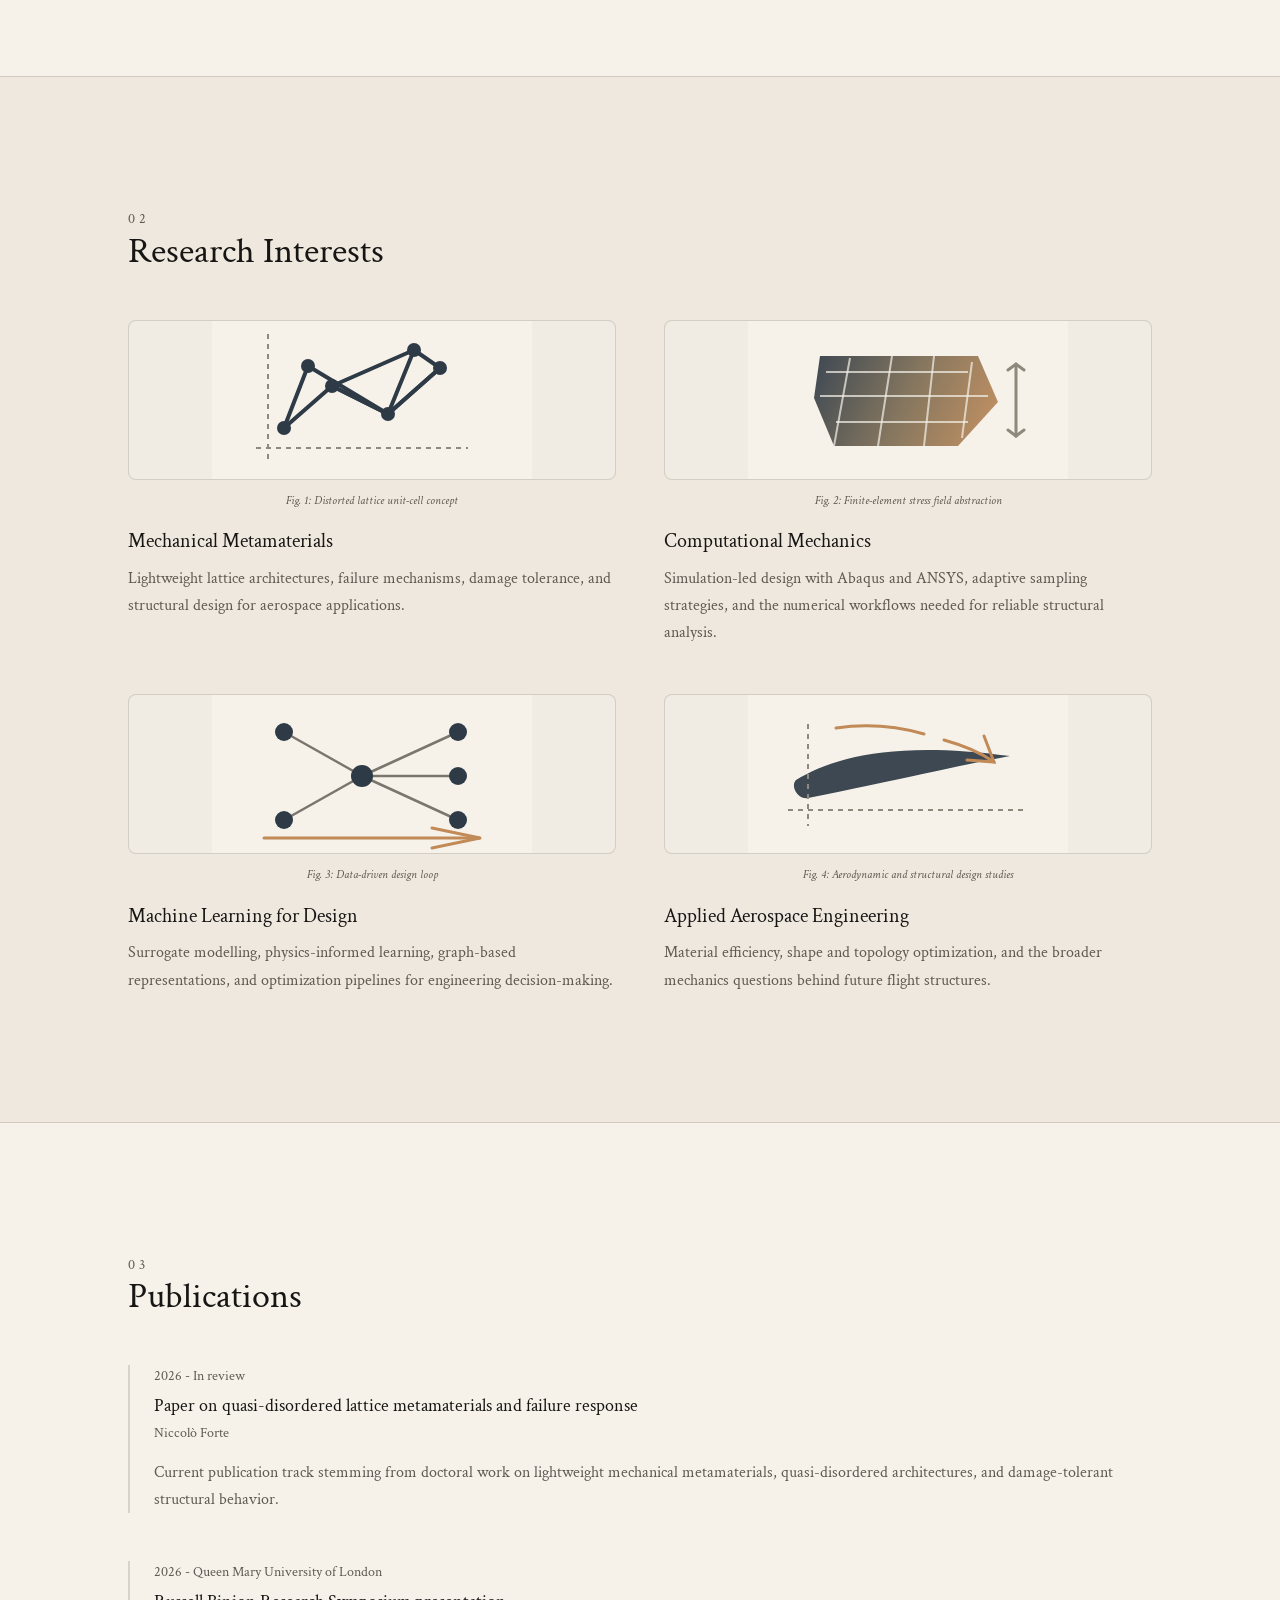
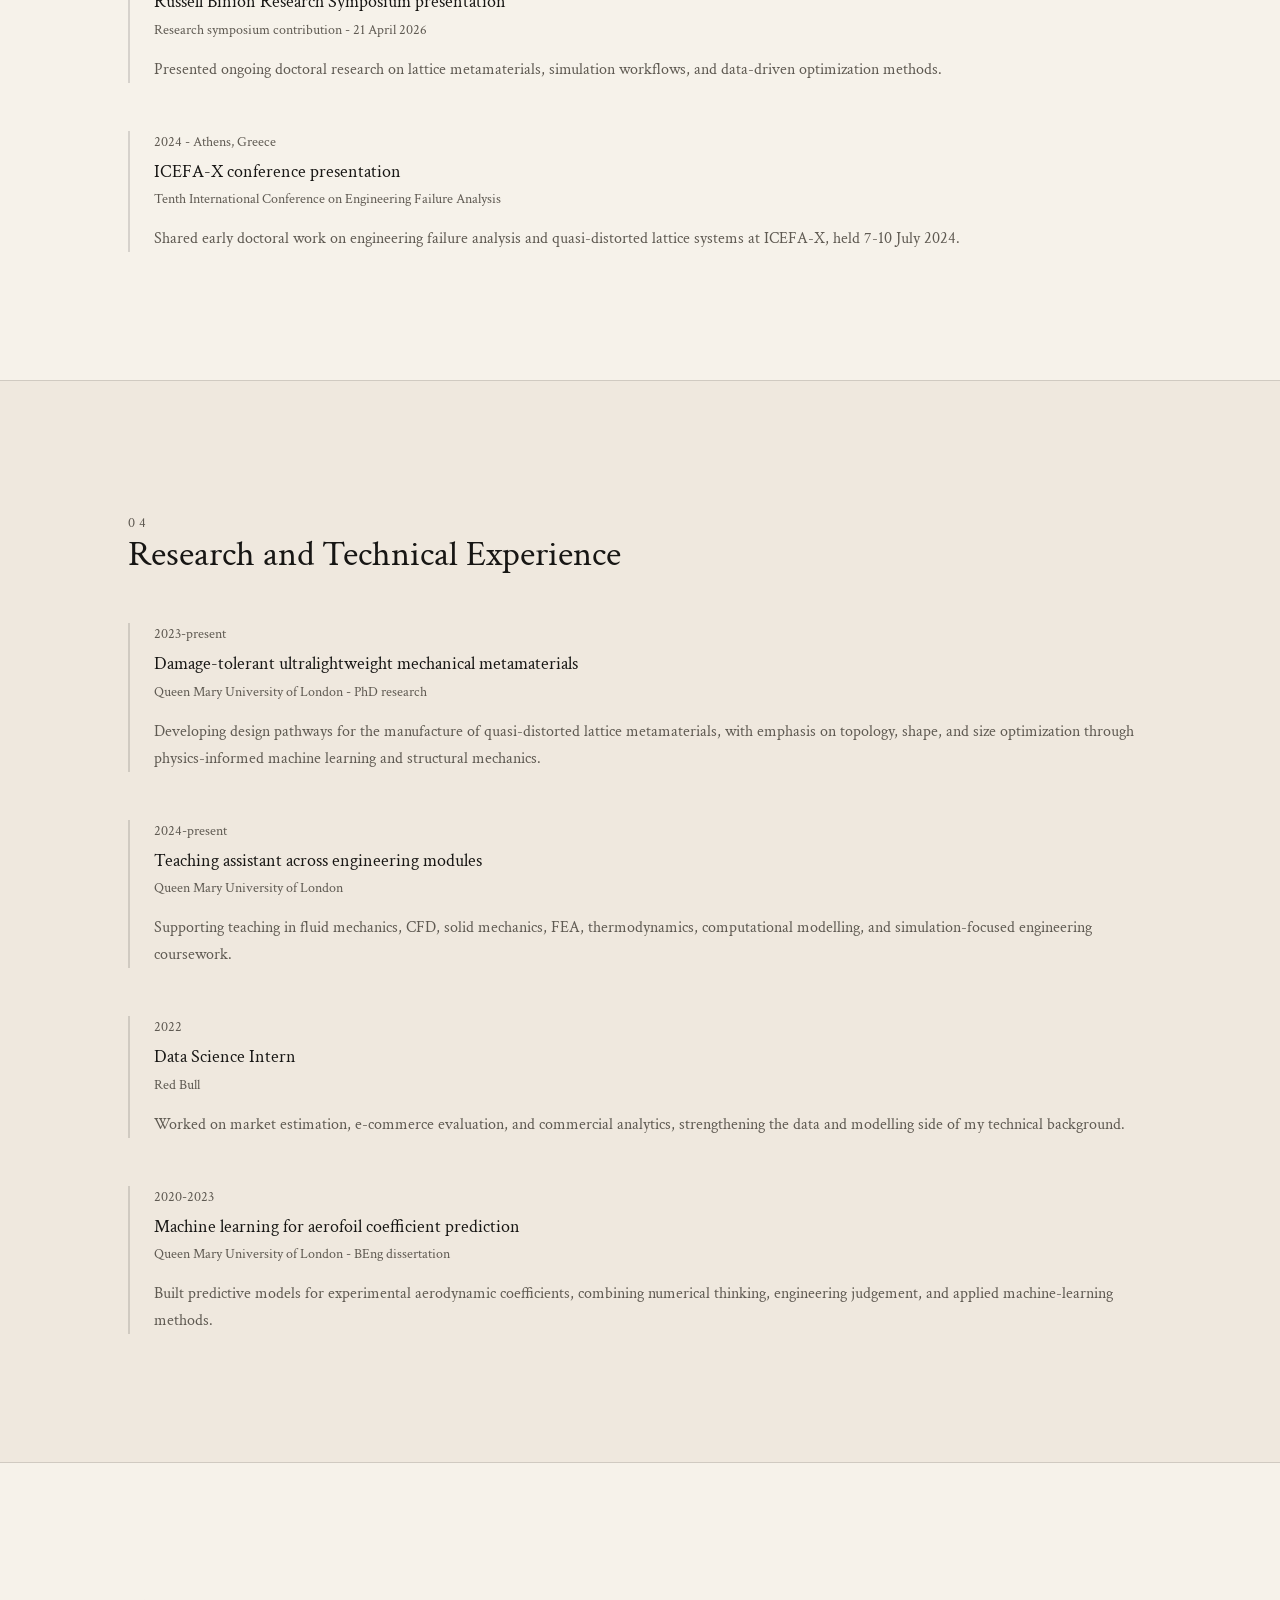
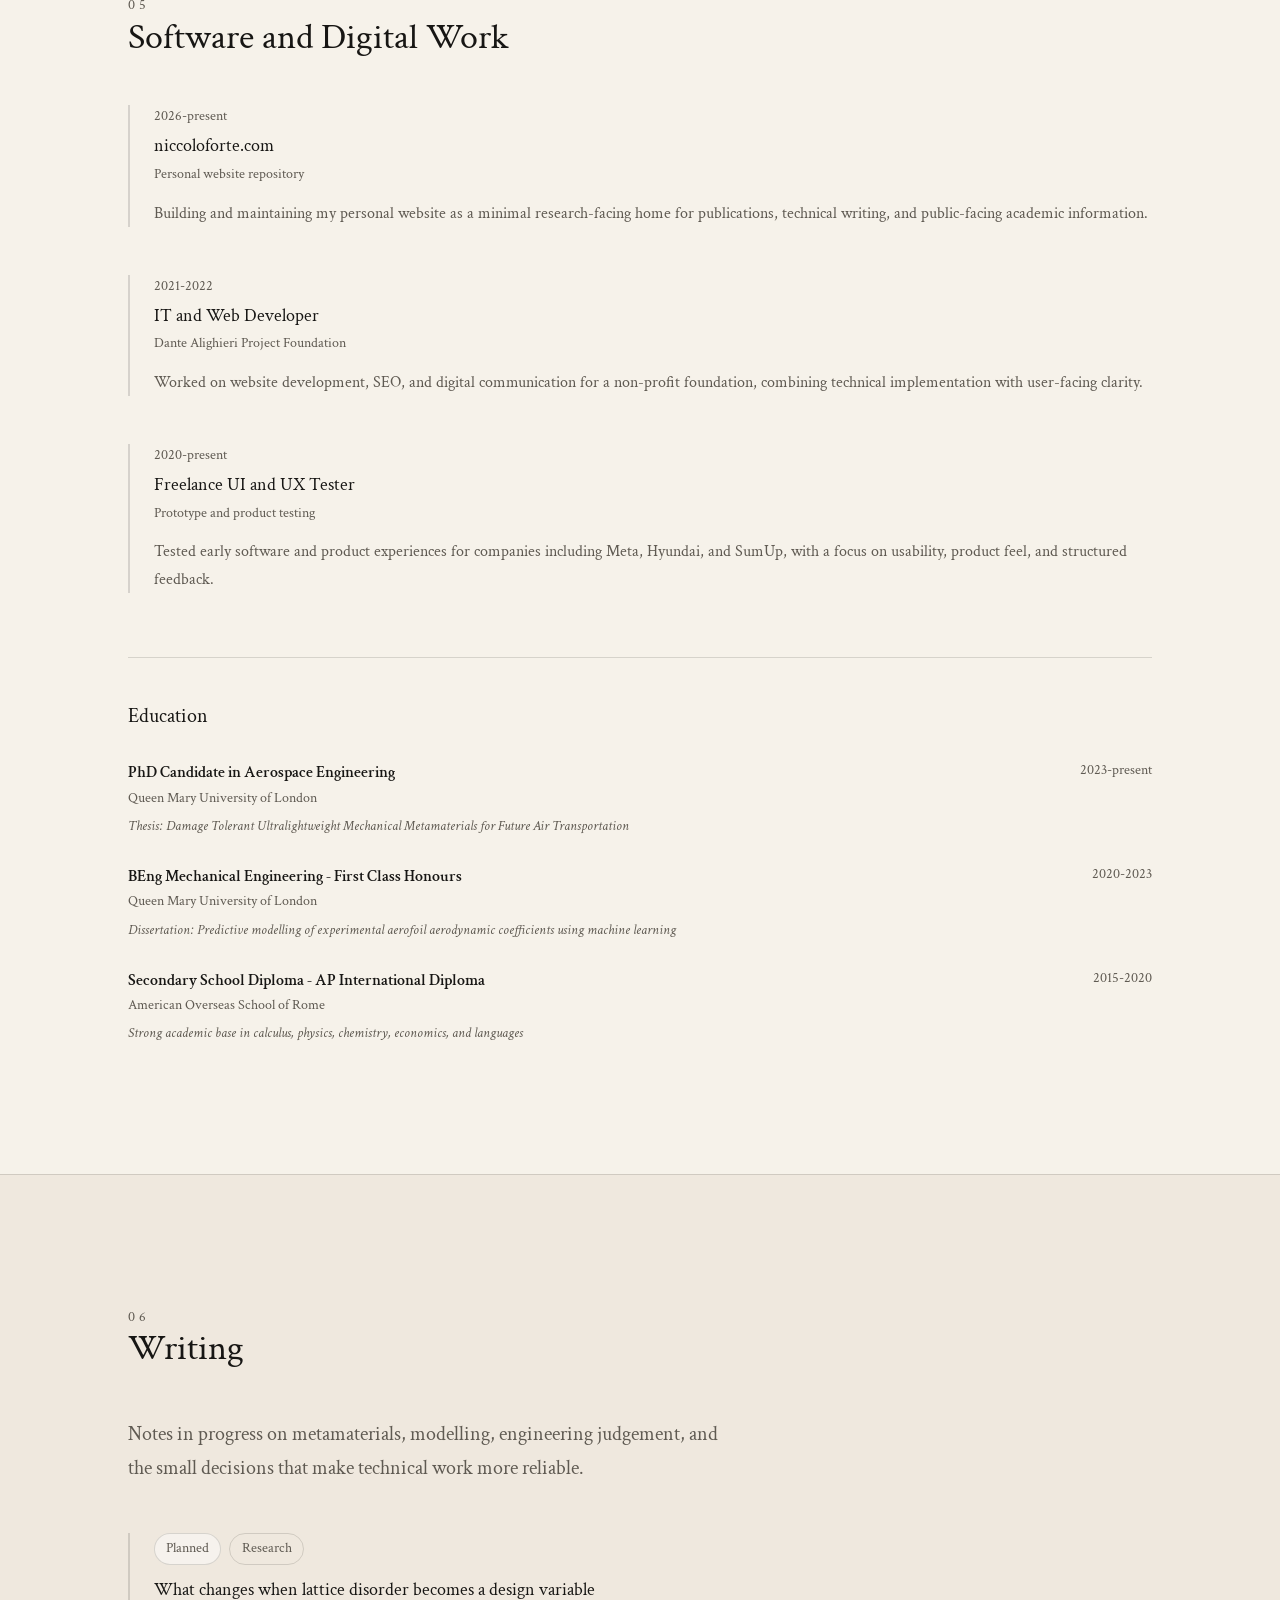
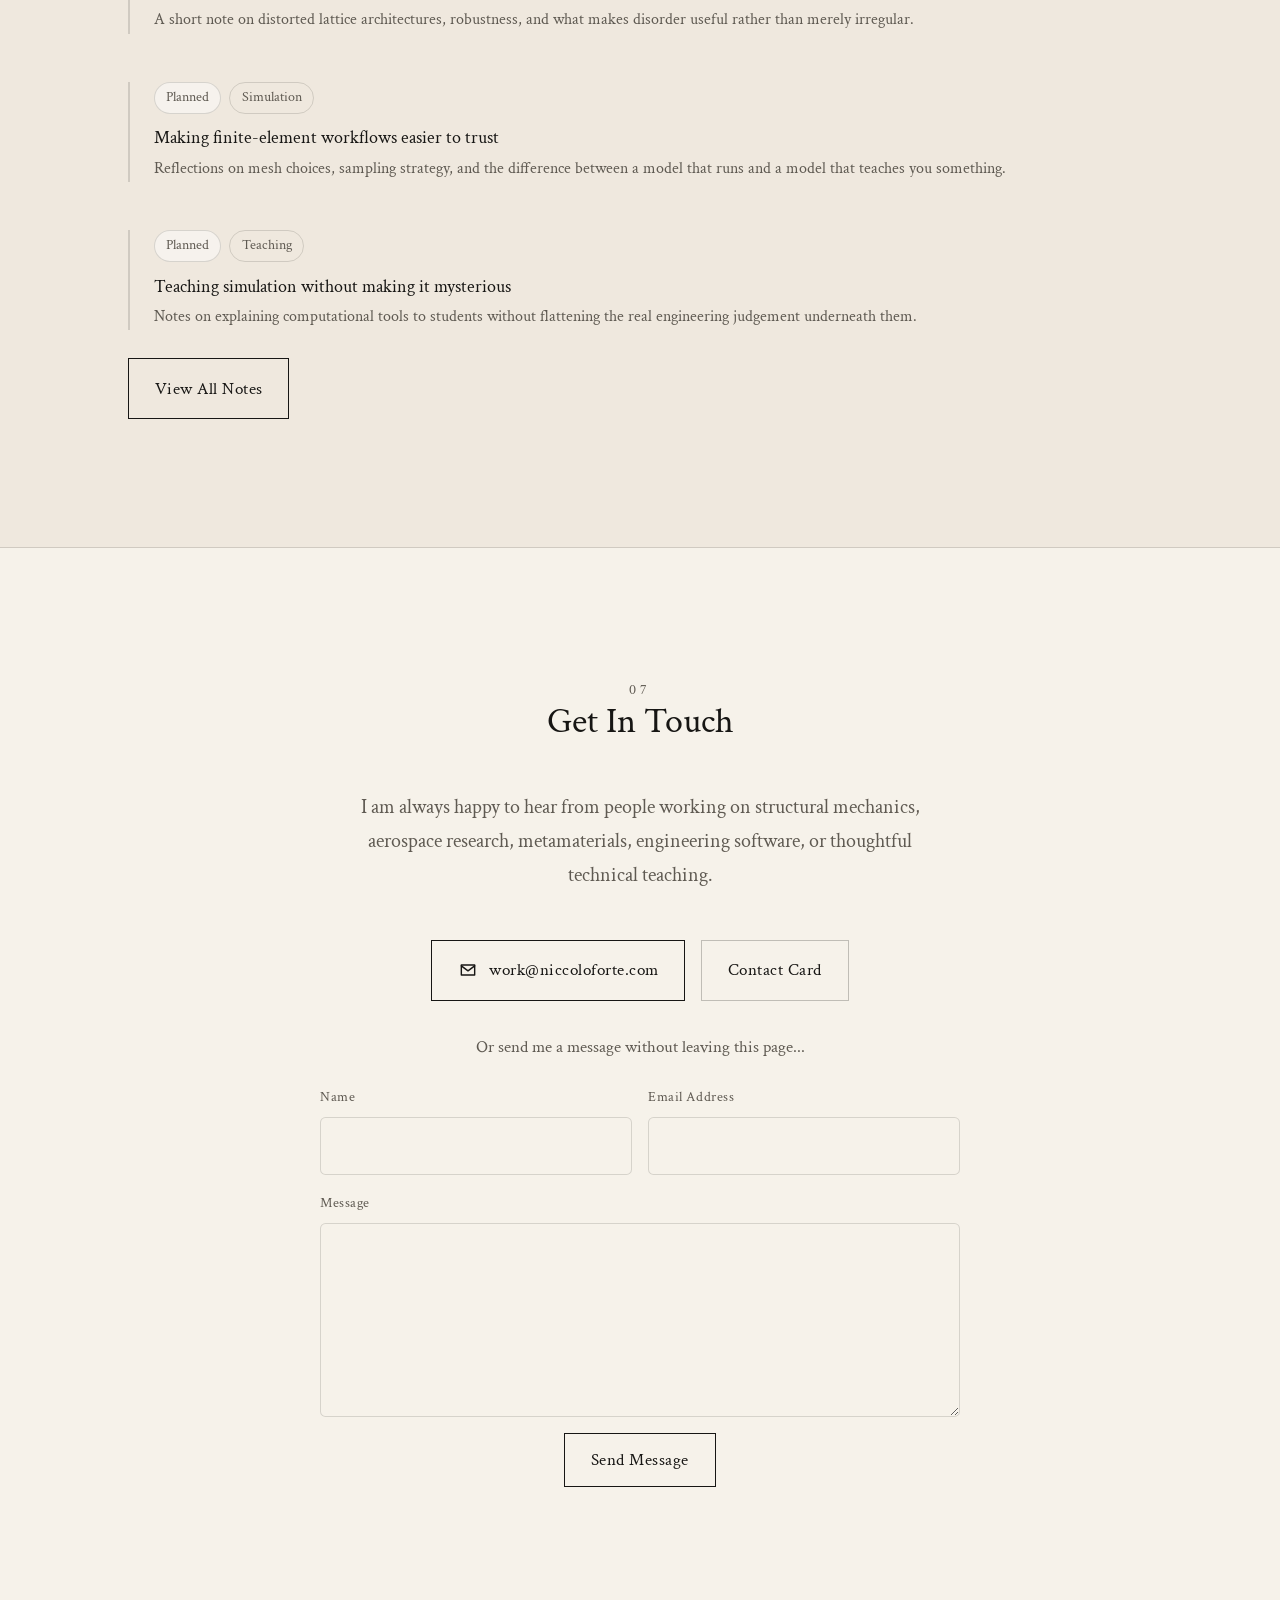
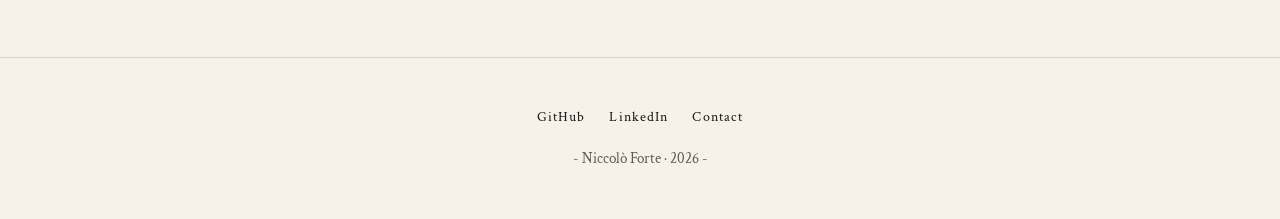
==== commit b4a8e8d1: "Update overall style and personalization." ====
--- a/index.html
+++ b/index.html
@@ -24,7 +24,7 @@
       href="https://fonts.googleapis.com/css2?family=Crimson+Text:wght@400;600;700&display=swap"
       rel="stylesheet"
     />
-    <link rel="icon" type="image/png" href="favicon.png" />
+    <link rel="icon" id="siteFavicon" type="image/png" href="favicon.png" />
     <link rel="stylesheet" href="style.css" />
   </head>
   <body data-page="home">
@@ -96,6 +96,21 @@
             </span>
             <span class="theme-toggle-thumb" aria-hidden="true"></span>
           </button>
+
+          <button
+            class="header-icon-button"
+            type="button"
+            data-share-trigger
+            aria-label="Share this page"
+            data-i18n-aria-label="shareTriggerLabel"
+            title="Share this page"
+          >
+            <svg viewBox="0 0 24 24" aria-hidden="true">
+              <path d="M12 4v10" />
+              <path d="m8.5 7.5 3.5-3.5 3.5 3.5" />
+              <path d="M6 11.5v7.5h12v-7.5" />
+            </svg>
+          </button>
         </div>
       </div>
     </header>
@@ -104,7 +119,7 @@
       <section class="hero">
         <img class="hero-background" src="assets/code.svg" alt="" aria-hidden="true" />
         <div class="hero-inner reveal">
-          <p class="hero-role" data-i18n="heroRole">PhD Candidate in Aerospace Engineering</p>
+          <p class="hero-role" data-i18n="heroRole">Aerospace Engineer & Data Scientist</p>
           <h1>Niccolò Forte</h1>
           <p class="hero-subtitle">
             <span data-i18n="heroSubtitleDegree">PhD Candidate in Aerospace Engineering</span>
@@ -116,7 +131,7 @@
 
           <div class="hero-links" aria-label="External links">
             <a
-              href="mailto:n.forte@qmul.ac.uk"
+              href="mailto:work@niccoloforte.com"
               aria-label="Email"
               data-i18n-aria-label="emailLabel"
             >
@@ -164,7 +179,7 @@
         <div class="section-inner narrow">
           <div class="reveal">
             <a class="section-index" href="#top">01</a>
-            <h2 class="section-title section-title-centered" data-i18n="aboutTitle">Abstract</h2>
+            <h2 class="section-title section-title-centered" data-i18n="aboutTitle">Profile</h2>
             <div class="body-copy" data-i18n-html="aboutCopy">
               <p>
                 I am a PhD candidate in Aerospace Engineering at Queen Mary University of
@@ -185,6 +200,22 @@
                 work, I teach engineering modules, work with data and software, and keep a close
                 interest in how technical ideas can be explained clearly and built carefully.
               </p>
+            </div>
+
+            <div class="profile-actions">
+              <button
+                class="outline-button reveal"
+                style="--delay: 80ms"
+                type="button"
+                id="cvPreviewButton"
+                data-i18n="cvLabel"
+              >
+                <svg viewBox="0 0 24 24" aria-hidden="true">
+                  <path d="M7 3h7l5 5v13H7z" />
+                  <path d="M14 3v5h5" />
+                </svg>
+                Curriculum Vitae
+              </button>
             </div>
           </div>
         </div>
@@ -550,17 +581,17 @@
           </p>
 
           <div class="contact-actions reveal" style="--delay: 80ms">
-            <a class="outline-button" href="mailto:n.forte@qmul.ac.uk">
+            <a class="outline-button" href="mailto:work@niccoloforte.com">
               <svg viewBox="0 0 24 24" aria-hidden="true">
                 <path d="M4 6h16v12H4z" />
                 <path d="m4 7 8 6 8-6" />
               </svg>
-              n.forte@qmul.ac.uk
-            </a>
-            <a
+              work@niccoloforte.com
+            </a>
+            <button
               class="outline-button outline-button-muted"
-              href="assets/Niccolo-Forte-Contact.vcf"
-              download
+              type="button"
+              data-contact-trigger
               data-i18n="contactCardLabel"
             >
               <svg viewBox="0 0 24 24" aria-hidden="true">
@@ -569,33 +600,495 @@
                 <path d="M7.5 16.5c1.15-1.4 2.68-2.1 4.5-2.1s3.35.7 4.5 2.1" />
               </svg>
               Contact Card
+            </button>
+          </div>
+
+          <p class="contact-form-intro reveal" style="--delay: 120ms" data-i18n="contactFormIntro">
+            Or send me a message without leaving this page...
+          </p>
+
+          <form class="contact-form reveal" id="contactForm" style="--delay: 160ms">
+            <div class="contact-form-grid">
+              <label class="contact-field">
+                <span data-i18n="formNameLabel">Name</span>
+                <input id="contactName" name="name" type="text" required autocomplete="name" />
+              </label>
+
+              <label class="contact-field">
+                <span data-i18n="formEmailLabel">Email Address</span>
+                <input id="contactEmail" name="email" type="email" required autocomplete="email" />
+              </label>
+            </div>
+
+            <label class="contact-field">
+              <span data-i18n="formMessageLabel">Message</span>
+              <textarea
+                id="contactMessage"
+                name="message"
+                rows="6"
+                required
+                autocomplete="off"
+              ></textarea>
+            </label>
+
+            <input
+              class="contact-honeypot"
+              type="text"
+              name="company"
+              tabindex="-1"
+              autocomplete="off"
+              aria-hidden="true"
+            />
+
+            <div class="contact-form-actions">
+              <button class="outline-button" id="contactSubmitButton" type="submit" data-i18n="formSubmitLabel">
+                Send Message
+              </button>
+            </div>
+
+            <p class="contact-form-status" id="contactFormStatus" role="status" aria-live="polite"></p>
+          </form>
+        </div>
+      </section>
+
+      <div class="contact-card-modal" id="contactCardModal" hidden>
+        <button
+          class="contact-card-modal-backdrop"
+          type="button"
+          data-contact-card-close
+          tabindex="-1"
+          aria-hidden="true"
+        ></button>
+        <div
+          class="contact-card-dialog"
+          role="dialog"
+          aria-modal="true"
+          aria-labelledby="contactCardTitle"
+        >
+          <button
+            class="contact-card-close"
+            type="button"
+            data-contact-card-close
+            aria-label="Close contact card"
+            data-i18n-aria-label="contactCardCloseLabel"
+          >
+            <svg viewBox="0 0 24 24" aria-hidden="true">
+              <path d="M6 6 18 18" />
+              <path d="m18 6-12 12" />
+            </svg>
+          </button>
+
+          <div class="contact-card-sheet">
+            <div class="contact-card-header">
+              <img class="contact-card-mark" src="favicon.png" alt="" aria-hidden="true" />
+              <div>
+                <p class="contact-card-eyebrow" data-i18n="contactCardEyebrow">Personal Contact Card</p>
+                <h3 class="contact-card-title" id="contactCardTitle">Niccolò Forte</h3>
+                <p class="contact-card-role" data-i18n="contactCardRole">PhD Candidate in Aerospace Engineering</p>
+              </div>
+            </div>
+
+            <div class="contact-card-list">
+              <div class="contact-card-row">
+                <span class="contact-card-label">
+                  <span class="contact-card-label-icon" aria-hidden="true">
+                    <svg viewBox="0 0 24 24">
+                      <path d="M4 6h16v12H4z" />
+                      <path d="m4 7 8 6 8-6" />
+                    </svg>
+                  </span>
+                  <span data-i18n="contactCardWorkEmailLabel">Work email</span>
+                </span>
+                <a class="contact-card-value" href="mailto:work@niccoloforte.com">work@niccoloforte.com</a>
+              </div>
+              <div class="contact-card-row">
+                <span class="contact-card-label">
+                  <span class="contact-card-label-icon" aria-hidden="true">
+                    <svg viewBox="0 0 24 24">
+                      <path d="M4 6h16v12H4z" />
+                      <path d="m4 7 8 6 8-6" />
+                    </svg>
+                  </span>
+                  <span data-i18n="contactCardPersonalEmailLabel">Personal email</span>
+                </span>
+                <a class="contact-card-value" href="mailto:me@niccoloforte.com">me@niccoloforte.com</a>
+              </div>
+              <div class="contact-card-row">
+                <span class="contact-card-label">
+                  <span class="contact-card-label-icon" aria-hidden="true">
+                    <svg viewBox="0 0 24 24">
+                      <path d="M6.62 10.79a15.46 15.46 0 0 0 6.59 6.59l2.2-2.2c.27-.27.67-.36 1.02-.24 1.11.37 2.31.57 3.57.57.56 0 1 .45 1 1V20a1 1 0 0 1-1 1A17 17 0 0 1 3 4a1 1 0 0 1 1-1h3.49c.55 0 1 .44 1 1 0 1.25.2 2.45.57 3.57.11.35.03.74-.25 1.02l-2.19 2.2Z" />
+                    </svg>
+                  </span>
+                  <span data-i18n="contactCardUkPhoneLabel">UK phone</span>
+                </span>
+                <a class="contact-card-value" href="tel:+447375136980">+44 7375 136980</a>
+              </div>
+              <div class="contact-card-row">
+                <span class="contact-card-label">
+                  <span class="contact-card-label-icon" aria-hidden="true">
+                    <svg viewBox="0 0 24 24">
+                      <path d="M6.62 10.79a15.46 15.46 0 0 0 6.59 6.59l2.2-2.2c.27-.27.67-.36 1.02-.24 1.11.37 2.31.57 3.57.57.56 0 1 .45 1 1V20a1 1 0 0 1-1 1A17 17 0 0 1 3 4a1 1 0 0 1 1-1h3.49c.55 0 1 .44 1 1 0 1.25.2 2.45.57 3.57.11.35.03.74-.25 1.02l-2.19 2.2Z" />
+                    </svg>
+                  </span>
+                  <span data-i18n="contactCardItPhoneLabel">IT phone</span>
+                </span>
+                <a class="contact-card-value" href="tel:+393273321244">+39 327 3321244</a>
+              </div>
+              <div class="contact-card-row">
+                <span class="contact-card-label">
+                  <span class="contact-card-label-icon" aria-hidden="true">
+                    <svg viewBox="0 0 24 24">
+                      <path d="M12 21c4.97 0 9-4.03 9-9S16.97 3 12 3 3 7.03 3 12s4.03 9 9 9Z" />
+                      <path d="M3.6 9h16.8" />
+                      <path d="M3.6 15h16.8" />
+                      <path d="M12 3c2.2 2.2 3.5 5.4 3.5 9S14.2 18.8 12 21c-2.2-2.2-3.5-5.4-3.5-9S9.8 5.2 12 3Z" />
+                    </svg>
+                  </span>
+                  <span data-i18n="contactCardWebsiteLabel">Website</span>
+                </span>
+                <a class="contact-card-value" href="https://niccoloforte.com" target="_blank" rel="noreferrer">
+                  niccoloforte.com
+                </a>
+              </div>
+              <div class="contact-card-row">
+                <span class="contact-card-label">
+                  <span class="contact-card-label-icon" aria-hidden="true">
+                    <svg viewBox="0 0 24 24">
+                      <path d="M6.94 8.72H3.56V20h3.38zM5.25 3.86A1.97 1.97 0 1 0 5.3 7.8a1.97 1.97 0 0 0-.05-3.94ZM20 13.24c0-3.02-1.61-4.43-3.76-4.43-1.73 0-2.51.95-2.94 1.62v-1.7H9.92c.04 1.12 0 11.27 0 11.27h3.38v-6.3c0-.34.02-.67.12-.91.27-.67.88-1.36 1.9-1.36 1.34 0 1.87 1.02 1.87 2.52V20H20Z" />
+                    </svg>
+                  </span>
+                  <span data-i18n="contactCardLinkedInLabel">LinkedIn</span>
+                </span>
+                <a
+                  class="contact-card-value"
+                  href="https://www.linkedin.com/in/niccoloforte/"
+                  target="_blank"
+                  rel="noreferrer"
+                >
+                  linkedin.com/in/niccoloforte
+                </a>
+              </div>
+              <div class="contact-card-row">
+                <span class="contact-card-label">
+                  <span class="contact-card-label-icon" aria-hidden="true">
+                    <svg viewBox="0 0 24 24">
+                      <path d="M12 3.2a9 9 0 0 0-2.85 17.54c.45.08.62-.19.62-.43v-1.55c-2.53.55-3.07-1.07-3.07-1.07-.41-1.05-1-1.32-1-1.32-.82-.56.06-.55.06-.55.91.06 1.39.94 1.39.94.8 1.38 2.1.98 2.61.75.08-.59.31-.98.56-1.21-2.02-.23-4.14-1.01-4.14-4.51 0-1 .36-1.82.94-2.46-.09-.23-.41-1.16.09-2.42 0 0 .77-.25 2.52.94a8.74 8.74 0 0 1 4.58 0c1.75-1.19 2.52-.94 2.52-.94.5 1.26.18 2.19.09 2.42.58.64.94 1.46.94 2.46 0 3.51-2.13 4.28-4.16 4.5.32.28.61.84.61 1.69v2.5c0 .24.16.51.63.43A9 9 0 0 0 12 3.2Z" />
+                    </svg>
+                  </span>
+                  <span data-i18n="contactCardGitHubLabel">GitHub</span>
+                </span>
+                <a class="contact-card-value" href="https://github.com/niccoforte" target="_blank" rel="noreferrer">
+                  github.com/niccoforte
+                </a>
+              </div>
+            </div>
+
+            <div class="contact-card-actions">
+              <button class="outline-button outline-button-muted" type="button" data-socials-trigger data-i18n="socialsLabel">
+                Socials
+              </button>
+              <a class="outline-button" href="assets/Niccolo-Forte-Contact.vcf" download data-i18n="saveContactLabel">
+                <svg viewBox="0 0 24 24" aria-hidden="true">
+                  <path d="M12 4v10" />
+                  <path d="m8 10 4 4 4-4" />
+                  <path d="M5 19h14" />
+                </svg>
+                Save Contact
+              </a>
+            </div>
+          </div>
+        </div>
+      </div>
+
+      <div class="cv-modal" id="cvModal" hidden>
+        <button
+          class="cv-modal-backdrop"
+          type="button"
+          data-cv-close
+          tabindex="-1"
+          aria-hidden="true"
+        ></button>
+        <div
+          class="cv-modal-dialog"
+          role="dialog"
+          aria-modal="true"
+          aria-labelledby="cvModalTitle"
+        >
+          <button
+            class="cv-modal-close"
+            type="button"
+            data-cv-close
+            aria-label="Close CV preview"
+            data-i18n-aria-label="cvModalCloseLabel"
+          >
+            <svg viewBox="0 0 24 24" aria-hidden="true">
+              <path d="M6 6 18 18" />
+              <path d="m18 6-12 12" />
+            </svg>
+          </button>
+
+          <div class="cv-modal-shell">
+            <div class="cv-modal-header">
+              <div>
+                <p class="contact-card-eyebrow" data-i18n="cvPreviewEyebrow">Document Preview</p>
+                <h3 class="cv-modal-title" id="cvModalTitle" data-i18n="cvLabel">Curriculum Vitae</h3>
+              </div>
+
+              <a
+                class="outline-button outline-button-muted cv-modal-open-button"
+                href="assets/Niccolo-Forte-CV.pdf"
+                target="_blank"
+                rel="noreferrer"
+                data-i18n="cvOpenNewPageLabel"
+              >
+                Open in New Page
+              </a>
+            </div>
+
+            <div class="cv-modal-viewer">
+              <iframe
+                src="assets/Niccolo-Forte-CV.pdf#view=FitH"
+                title="Curriculum Vitae preview"
+                loading="lazy"
+              ></iframe>
+            </div>
+          </div>
+        </div>
+      </div>
+    </main>
+
+    <div class="share-modal" id="shareModal" hidden>
+      <button
+        class="share-modal-backdrop"
+        type="button"
+        data-share-close
+        tabindex="-1"
+        aria-hidden="true"
+      ></button>
+      <div
+        class="share-modal-dialog"
+        role="dialog"
+        aria-modal="true"
+        aria-labelledby="shareModalTitle"
+      >
+        <button
+          class="share-modal-close"
+          type="button"
+          data-share-close
+          aria-label="Close share options"
+          data-i18n-aria-label="shareModalCloseLabel"
+        >
+          <svg viewBox="0 0 24 24" aria-hidden="true">
+            <path d="M6 6 18 18" />
+            <path d="m18 6-12 12" />
+          </svg>
+        </button>
+
+        <div class="share-modal-shell">
+          <div class="share-modal-header">
+            <p class="contact-card-eyebrow" data-i18n="shareEyebrow">Share</p>
+            <h3 class="share-modal-title" id="shareModalTitle" data-i18n="shareTitle">Share This Page</h3>
+            <p class="share-modal-intro" data-i18n="shareIntro">
+              Copy the link or send this page through the platform you prefer.
+            </p>
+          </div>
+
+          <div class="share-grid">
+            <button class="outline-button share-option" type="button" id="shareCopyButton" data-i18n="shareCopyLabel">
+              Copy Link
+            </button>
+            <a class="outline-button share-option" id="shareEmailLink" href="#" data-i18n="shareEmailLabel">
+              Email
             </a>
             <a
-              class="outline-button outline-button-muted"
-              href="assets/Niccolo-Forte-CV.pdf"
+              class="outline-button share-option"
+              id="shareLinkedInLink"
+              href="#"
               target="_blank"
               rel="noreferrer"
-              data-i18n="cvLabel"
+              data-i18n="shareLinkedinLabel"
             >
-              <svg viewBox="0 0 24 24" aria-hidden="true">
-                <path d="M7 3h7l5 5v13H7z" />
-                <path d="M14 3v5h5" />
-              </svg>
-              Curriculum Vitae
-            </a>
-          </div>
-        </div>
-      </section>
-    </main>
+              LinkedIn
+            </a>
+            <a
+              class="outline-button share-option"
+              id="shareFacebookLink"
+              href="#"
+              target="_blank"
+              rel="noreferrer"
+              data-i18n="shareFacebookLabel"
+            >
+              Facebook
+            </a>
+            <a
+              class="outline-button share-option"
+              id="shareXLink"
+              href="#"
+              target="_blank"
+              rel="noreferrer"
+              data-i18n="shareXLabel"
+            >
+              X
+            </a>
+            <a
+              class="outline-button share-option"
+              id="shareWhatsAppLink"
+              href="#"
+              target="_blank"
+              rel="noreferrer"
+              data-i18n="shareWhatsAppLabel"
+            >
+              WhatsApp
+            </a>
+          </div>
+
+          <p class="share-status" id="shareStatus" role="status" aria-live="polite"></p>
+        </div>
+      </div>
+    </div>
+
+    <div class="contact-card-modal socials-modal" id="socialsModal" hidden>
+      <button
+        class="contact-card-modal-backdrop"
+        type="button"
+        data-socials-close
+        tabindex="-1"
+        aria-hidden="true"
+      ></button>
+      <div
+        class="contact-card-dialog"
+        role="dialog"
+        aria-modal="true"
+        aria-labelledby="socialsModalTitle"
+      >
+        <button
+          class="contact-card-close"
+          type="button"
+          data-socials-close
+          aria-label="Close socials"
+          data-i18n-aria-label="socialsCloseLabel"
+        >
+          <svg viewBox="0 0 24 24" aria-hidden="true">
+            <path d="M6 6 18 18" />
+            <path d="m18 6-12 12" />
+          </svg>
+        </button>
+
+        <div class="contact-card-sheet socials-sheet">
+          <div class="contact-card-header">
+            <img class="contact-card-mark" src="favicon.png" alt="" aria-hidden="true" />
+            <div>
+              <p class="contact-card-eyebrow" data-i18n="socialsEyebrow">Other</p>
+              <h3 class="contact-card-title" id="socialsModalTitle" data-i18n="socialsTitle">Socials</h3>
+            </div>
+          </div>
+
+          <div class="contact-card-list socials-list">
+            <a class="contact-card-row socials-row" href="https://www.linkedin.com/in/niccoloforte/" target="_blank" rel="noreferrer" aria-label="LinkedIn" title="LinkedIn">
+              <span class="socials-icon" aria-hidden="true">
+                <svg viewBox="0 0 24 24">
+                  <circle cx="5.2" cy="5.2" r="1.85" />
+                  <path d="M3.8 9.1h2.8V20H3.8z" />
+                  <path d="M10 9.1h2.7v1.55c.52-.98 1.5-1.79 3.16-1.79 2.61 0 4.17 1.67 4.17 4.88V20h-2.9v-5.9c0-1.72-.62-2.69-2.06-2.69-1.59 0-2.34 1.06-2.34 2.69V20H10z" />
+                </svg>
+              </span>
+              <span>
+                <span class="contact-card-label" data-i18n="socialLinkedinLabel">LinkedIn</span>
+                <span class="contact-card-value">linkedin.com/in/niccoloforte</span>
+              </span>
+            </a>
+
+            <a class="contact-card-row socials-row" href="https://github.com/niccoforte" target="_blank" rel="noreferrer" aria-label="GitHub" title="GitHub">
+              <span class="socials-icon" aria-hidden="true">
+                <svg viewBox="0 0 24 24">
+                  <path d="M12 3.4a8.8 8.8 0 0 0-2.78 17.15c.44.08.6-.18.6-.41v-1.47c-2.46.53-2.99-1.04-2.99-1.04-.4-1.02-.97-1.28-.97-1.28-.8-.55.06-.54.06-.54.88.06 1.35.91 1.35.91.78 1.34 2.05.95 2.54.73.08-.57.3-.95.54-1.18-1.97-.22-4.03-.98-4.03-4.39 0-.98.35-1.77.91-2.39-.09-.23-.39-1.13.09-2.36 0 0 .75-.24 2.45.91a8.48 8.48 0 0 1 4.45 0c1.7-1.15 2.45-.91 2.45-.91.49 1.23.18 2.13.09 2.36.57.62.91 1.41.91 2.39 0 3.42-2.07 4.16-4.05 4.38.31.27.59.82.59 1.64v2.43c0 .23.16.5.61.41A8.8 8.8 0 0 0 12 3.4Z" />
+                  <path d="M8.9 20.15c-.6-.16-1.16-.42-1.67-.77-.3-.2-.58-.43-.84-.68" />
+                </svg>
+              </span>
+              <span>
+                <span class="contact-card-label" data-i18n="socialGithubLabel">GitHub</span>
+                <span class="contact-card-value">github.com/niccoforte</span>
+              </span>
+            </a>
+
+            <a class="contact-card-row socials-row" href="https://www.instagram.com/niccoforte/" target="_blank" rel="noreferrer" aria-label="Instagram" title="Instagram">
+              <span class="socials-icon" aria-hidden="true">
+                <svg viewBox="0 0 24 24">
+                  <rect x="4" y="4" width="16" height="16" rx="4" />
+                  <circle cx="12" cy="12" r="3.5" />
+                  <circle cx="17.2" cy="6.8" r="0.9" fill="currentColor" stroke="none" />
+                </svg>
+              </span>
+              <span>
+                <span class="contact-card-label" data-i18n="socialInstagramLabel">Instagram</span>
+                <span class="contact-card-value">@niccoforte</span>
+              </span>
+            </a>
+
+            <a class="contact-card-row socials-row" href="https://www.facebook.com/niccoloforte/" target="_blank" rel="noreferrer" aria-label="Facebook" title="Facebook">
+              <span class="socials-icon" aria-hidden="true">
+                <svg viewBox="0 0 24 24">
+                  <path d="M13.5 20v-6.2h2.2l.33-2.56H13.5V9.6c0-.74.21-1.24 1.27-1.24h1.35V6.08c-.23-.03-1.02-.08-1.95-.08-1.93 0-3.24 1.18-3.24 3.34v1.88H8.8v2.56h2.18V20h2.52Z" />
+                </svg>
+              </span>
+              <span>
+                <span class="contact-card-label">Facebook</span>
+                <span class="contact-card-value">Niccolo Forte</span>
+              </span>
+            </a>
+
+            <a class="contact-card-row socials-row" href="https://www.snapchat.com/add/niccoforte" target="_blank" rel="noreferrer" aria-label="Snapchat" title="Snapchat">
+              <span class="socials-icon" aria-hidden="true">
+                <svg viewBox="0 0 24 24">
+                  <path d="M12 4.3c2.7 0 4.32 1.9 4.32 4.55v1.65c0 .42.18.69.55.82l1 .36c.22.08.25.38.04.5-.3.18-.7.34-1.12.46-.3.09-.49.35-.52.66-.1 1.18-.74 1.94-1.86 2.21-.22.06-.4.22-.49.43-.33.82-.95 1.25-1.92 1.25-.68 0-1.25-.21-1.7-.63-.45.42-1.02.63-1.7.63-.97 0-1.59-.43-1.92-1.25-.09-.21-.27-.37-.49-.43-1.12-.27-1.76-1.03-1.86-2.21-.03-.31-.22-.57-.52-.66-.42-.12-.82-.28-1.12-.46-.21-.12-.18-.42.04-.5l1-.36c.37-.13.55-.4.55-.82V8.85c0-2.65 1.62-4.55 4.32-4.55.99 0 1.8.31 2.42.93.62-.62 1.43-.93 2.42-.93Z" />
+                </svg>
+              </span>
+              <span>
+                <span class="contact-card-label" data-i18n="socialSnapchatLabel">Snapchat</span>
+                <span class="contact-card-value">@niccoforte</span>
+              </span>
+            </a>
+
+            <a class="contact-card-row socials-row" href="https://wa.me/393273321244" target="_blank" rel="noreferrer" aria-label="WhatsApp" title="WhatsApp">
+              <span class="socials-icon" aria-hidden="true">
+                <svg viewBox="0 0 24 24">
+                  <path d="M19.8 11.65c0 4.3-3.43 7.79-7.66 7.79-1.35 0-2.62-.35-3.72-.97L4.3 19.75l1.34-4c-.64-1.21-.99-2.59-.99-4.1 0-4.3 3.43-7.79 7.66-7.79s7.49 3.49 7.49 7.79Z" />
+                  <path d="M9.55 8.55c.13-.27.28-.28.46-.29h.39c.12 0 .28 0 .43.31.15.3.5 1.18.54 1.27.04.1.07.21.01.31-.05.1-.09.16-.17.25l-.25.28c-.08.09-.17.18-.07.34.09.16.43.72.93 1.16.64.57 1.17.75 1.34.83.17.08.27.07.36-.05.11-.11.43-.5.54-.67.11-.16.24-.13.4-.07.17.05 1.04.5 1.22.59.18.08.3.14.34.22.03.07.03.41-.1.79-.12.37-.8.73-1.1.77-.29.04-.64.13-1.95-.39-1.63-.65-2.68-2.24-2.76-2.35-.08-.11-.67-.92-.67-1.76s.45-1.25.61-1.44Z" />
+                </svg>
+              </span>
+              <span>
+                <span class="contact-card-label" data-i18n="socialWhatsappLabel">WhatsApp</span>
+                <span class="contact-card-value">+39 327 3321244</span>
+              </span>
+            </a>
+
+            <a class="contact-card-row socials-row" href="tel:+447375136980" aria-label="Phone" title="Phone">
+              <span class="socials-icon" aria-hidden="true">
+                <svg viewBox="0 0 24 24">
+                  <path d="M6.62 10.79a15.46 15.46 0 0 0 6.59 6.59l2.2-2.2c.27-.27.67-.36 1.02-.24 1.11.37 2.31.57 3.57.57.56 0 1 .45 1 1V20a1 1 0 0 1-1 1A17 17 0 0 1 3 4a1 1 0 0 1 1-1h3.49c.55 0 1 .44 1 1 0 1.25.2 2.45.57 3.57.11.35.03.74-.25 1.02l-2.19 2.2Z" />
+                </svg>
+              </span>
+              <span>
+                <span class="contact-card-label" data-i18n="socialPhoneLabel">Phone</span>
+                <span class="contact-card-value">+44 7375 136980</span>
+              </span>
+            </a>
+          </div>
+        </div>
+      </div>
+    </div>
 
     <footer class="site-footer">
       <div class="section-inner footer-inner">
         <div class="footer-links">
           <a href="https://github.com/niccoforte" target="_blank" rel="noreferrer">GitHub</a>
           <a href="https://www.linkedin.com/in/niccoloforte/" target="_blank" rel="noreferrer">LinkedIn</a>
-          <a href="https://linktr.ee/niccoloforte" target="_blank" rel="noreferrer">Linktree</a>
-        </div>
-        <p>- Niccolò Forte - <span id="year"></span> -</p>
+          <button class="footer-link-button" type="button" data-contact-trigger data-i18n="contactCardLabel">
+            Contact
+          </button>
+        </div>
+        <p>- Niccolò Forte &middot; <span id="year"></span> -</p>
       </div>
     </footer>
 
--- a/style.css
+++ b/style.css
@@ -107,6 +107,8 @@
   font-size: 1.125rem;
   letter-spacing: 0.08em;
   text-transform: none;
+  white-space: nowrap;
+  flex-shrink: 0;
 }
 
 .site-mark {
@@ -141,6 +143,7 @@
 
 .site-nav a,
 .footer-links a,
+.footer-link-button,
 .hero-links a,
 .inline-link,
 .outline-button {
@@ -154,6 +157,8 @@
 .site-nav a:hover,
 .site-nav a:focus-visible,
 .footer-links a:hover,
+.footer-link-button:hover,
+.footer-link-button:focus-visible,
 .hero-links a:hover,
 .inline-link:hover {
   color: var(--muted);
@@ -197,6 +202,43 @@
   transition: color var(--transition);
 }
 
+.header-icon-button {
+  display: inline-flex;
+  align-items: center;
+  justify-content: center;
+  width: 2.35rem;
+  min-width: 2.35rem;
+  height: 2.35rem;
+  padding: 0;
+  border: 1px solid var(--border);
+  border-radius: 999px;
+  background: transparent;
+  color: var(--muted);
+  cursor: pointer;
+  transition:
+    color var(--transition),
+    border-color var(--transition),
+    background-color var(--transition);
+}
+
+.header-icon-button:hover,
+.header-icon-button:focus-visible {
+  color: var(--text);
+  border-color: var(--border-strong);
+  background: var(--accent-soft);
+  outline: none;
+}
+
+.header-icon-button svg {
+  width: 1rem;
+  height: 1rem;
+  stroke: currentColor;
+  fill: none;
+  stroke-linecap: round;
+  stroke-linejoin: round;
+  stroke-width: 1.7;
+}
+
 .lang-select:hover,
 .lang-select:focus-visible {
   color: var(--text);
@@ -479,11 +521,22 @@
   font-size: 1.25rem;
 }
 
+.center-text .section-intro {
+  margin-left: auto;
+  margin-right: auto;
+}
+
 .body-copy {
   max-width: 42rem;
   margin: 0 auto;
   color: var(--text);
   font-size: 0.95rem;
+}
+
+.profile-actions {
+  display: flex;
+  justify-content: center;
+  margin-top: 2rem;
 }
 
 .body-copy p + p {
@@ -807,6 +860,7 @@
   border: 1px solid var(--text);
   background: transparent;
   color: var(--text);
+  font-family: inherit;
   font-size: 1.042rem;
   letter-spacing: 0.03em;
   text-transform: none;
@@ -827,6 +881,448 @@
   flex-wrap: wrap;
   justify-content: center;
   gap: 1rem;
+}
+
+.contact-form-intro {
+  max-width: 36rem;
+  margin: 2rem auto 1.5rem;
+  color: var(--muted);
+  font-size: 1.05rem;
+}
+
+.contact-form {
+  width: min(100%, 40rem);
+  margin: 0 auto;
+  text-align: left;
+}
+
+.contact-form-grid {
+  display: grid;
+  grid-template-columns: repeat(2, minmax(0, 1fr));
+  gap: 1rem;
+}
+
+.contact-field {
+  display: grid;
+  gap: 0.45rem;
+  margin-bottom: 1rem;
+}
+
+.contact-field span {
+  color: var(--muted);
+  font-size: 0.9rem;
+  letter-spacing: 0.04em;
+}
+
+.contact-field input,
+.contact-field textarea {
+  width: 100%;
+  border: 1px solid var(--border);
+  border-radius: 0.35rem;
+  background: var(--bg);
+  color: var(--text);
+  font: inherit;
+  padding: 0.9rem 1rem;
+  transition:
+    border-color var(--transition),
+    background-color var(--transition),
+    box-shadow var(--transition);
+}
+
+.contact-field textarea {
+  resize: vertical;
+  min-height: 9rem;
+}
+
+.contact-field input:focus,
+.contact-field textarea:focus {
+  outline: none;
+  border-color: var(--border-strong);
+  box-shadow: 0 0 0 0.12rem var(--accent-soft);
+}
+
+.contact-honeypot {
+  position: absolute;
+  left: -9999px;
+  width: 1px;
+  height: 1px;
+  opacity: 0;
+  pointer-events: none;
+}
+
+.contact-form-actions {
+  display: flex;
+  justify-content: center;
+  margin-top: 0.5rem;
+}
+
+.contact-form-status {
+  min-height: 1.6rem;
+  margin-top: 1rem;
+  text-align: center;
+  color: var(--muted);
+}
+
+.contact-form-status.is-success {
+  color: var(--text);
+}
+
+.contact-form-status.is-error {
+  color: #9f4c47;
+}
+
+.contact-card-modal[hidden] {
+  display: none;
+}
+
+.contact-card-modal {
+  position: fixed;
+  inset: 0;
+  z-index: 42;
+  display: grid;
+  place-items: center;
+  padding: 1.5rem;
+}
+
+.contact-card-modal-backdrop {
+  position: absolute;
+  inset: 0;
+  border: 0;
+  background: rgba(9, 9, 9, 0.6);
+  cursor: pointer;
+}
+
+.contact-card-dialog {
+  position: relative;
+  z-index: 1;
+  width: min(100%, 34rem);
+}
+
+.contact-card-close {
+  position: absolute;
+  top: 0.85rem;
+  right: 0.85rem;
+  z-index: 2;
+  display: inline-flex;
+  align-items: center;
+  justify-content: center;
+  width: 2.2rem;
+  height: 2.2rem;
+  padding: 0;
+  border: 1px solid var(--border);
+  border-radius: 999px;
+  background: rgba(255, 255, 255, 0.84);
+  color: var(--text);
+  cursor: pointer;
+}
+
+body.dark-mode .contact-card-close {
+  background: rgba(9, 9, 9, 0.84);
+}
+
+.contact-card-close svg {
+  width: 1rem;
+  height: 1rem;
+  stroke: currentColor;
+  fill: none;
+  stroke-linecap: round;
+  stroke-linejoin: round;
+  stroke-width: 1.8;
+}
+
+.contact-card-sheet {
+  border: 1px solid var(--border-strong);
+  border-radius: 0.9rem;
+  background: var(--bg);
+  padding: 1.6rem;
+  box-shadow: 0 1.5rem 4rem rgba(0, 0, 0, 0.18);
+}
+
+.contact-card-header {
+  display: flex;
+  align-items: center;
+  gap: 1rem;
+  padding-bottom: 1.25rem;
+  border-bottom: 1px solid var(--border);
+}
+
+.contact-card-mark {
+  width: 3.25rem;
+  height: 2.6rem;
+  flex: 0 0 auto;
+  border-radius: 0.35rem;
+  filter: invert(1) brightness(1.05);
+}
+
+body.dark-mode .contact-card-mark {
+  filter: none;
+}
+
+.contact-card-eyebrow {
+  color: var(--muted);
+  font-size: 0.82rem;
+  letter-spacing: 0.12em;
+  text-transform: uppercase;
+}
+
+.contact-card-title {
+  font-size: 1.65rem;
+  margin: 0.25rem 0;
+}
+
+.contact-card-role {
+  color: var(--muted);
+}
+
+.contact-card-list {
+  display: grid;
+  gap: 0.95rem;
+  padding: 1.35rem 0;
+}
+
+.contact-card-row {
+  display: grid;
+  grid-template-columns: 8rem minmax(0, 1fr);
+  gap: 1rem;
+  align-items: start;
+}
+
+.contact-card-label {
+  display: inline-flex;
+  align-items: center;
+  gap: 0.5rem;
+  color: var(--muted);
+  font-size: 0.88rem;
+}
+
+.contact-card-label-icon {
+  display: inline-flex;
+  align-items: center;
+  justify-content: center;
+  width: 0.95rem;
+  height: 0.95rem;
+  flex: 0 0 auto;
+}
+
+.contact-card-label-icon svg {
+  width: 100%;
+  height: 100%;
+  stroke: currentColor;
+  fill: none;
+  stroke-linecap: round;
+  stroke-linejoin: round;
+  stroke-width: 1.6;
+}
+
+.contact-card-value {
+  word-break: break-word;
+}
+
+.contact-card-actions {
+  display: flex;
+  flex-wrap: wrap;
+  justify-content: center;
+  gap: 0.85rem;
+  padding-top: 0.25rem;
+}
+
+.share-modal[hidden] {
+  display: none;
+}
+
+.share-modal {
+  position: fixed;
+  inset: 0;
+  z-index: 44;
+  display: grid;
+  place-items: center;
+  padding: 1.5rem;
+}
+
+.share-modal-backdrop {
+  position: absolute;
+  inset: 0;
+  border: 0;
+  background: rgba(9, 9, 9, 0.6);
+  cursor: pointer;
+}
+
+.share-modal-dialog {
+  position: relative;
+  z-index: 1;
+  width: min(100%, 34rem);
+}
+
+.share-modal-close {
+  position: absolute;
+  top: 0.85rem;
+  right: 0.85rem;
+  z-index: 2;
+  display: inline-flex;
+  align-items: center;
+  justify-content: center;
+  width: 2.2rem;
+  height: 2.2rem;
+  padding: 0;
+  border: 1px solid var(--border);
+  border-radius: 999px;
+  background: rgba(255, 255, 255, 0.84);
+  color: var(--text);
+  cursor: pointer;
+}
+
+body.dark-mode .share-modal-close {
+  background: rgba(9, 9, 9, 0.84);
+}
+
+.share-modal-close svg {
+  width: 1rem;
+  height: 1rem;
+  stroke: currentColor;
+  fill: none;
+  stroke-linecap: round;
+  stroke-linejoin: round;
+  stroke-width: 1.8;
+}
+
+.share-modal-shell {
+  border: 1px solid var(--border-strong);
+  border-radius: 0.9rem;
+  background: var(--bg);
+  padding: 1.45rem;
+  box-shadow: 0 1.5rem 4rem rgba(0, 0, 0, 0.18);
+}
+
+.share-modal-header {
+  padding: 0.2rem 2.4rem 1rem 0;
+}
+
+.share-modal-title {
+  font-size: 1.65rem;
+  margin-top: 0.2rem;
+}
+
+.share-modal-intro {
+  margin-top: 0.45rem;
+  color: var(--muted);
+}
+
+.share-grid {
+  display: grid;
+  grid-template-columns: repeat(2, minmax(0, 1fr));
+  gap: 0.8rem;
+}
+
+.share-option {
+  width: 100%;
+  min-height: 3rem;
+}
+
+.share-status {
+  min-height: 1.5rem;
+  margin-top: 1rem;
+  text-align: center;
+  color: var(--muted);
+}
+
+.cv-modal[hidden] {
+  display: none;
+}
+
+.cv-modal {
+  position: fixed;
+  inset: 0;
+  z-index: 43;
+  display: grid;
+  place-items: center;
+  padding: 1.5rem;
+}
+
+.cv-modal-backdrop {
+  position: absolute;
+  inset: 0;
+  border: 0;
+  background: rgba(9, 9, 9, 0.6);
+  cursor: pointer;
+}
+
+.cv-modal-dialog {
+  position: relative;
+  z-index: 1;
+  width: min(100%, 58rem);
+}
+
+.cv-modal-close {
+  position: absolute;
+  top: 0.85rem;
+  right: 0.85rem;
+  z-index: 2;
+  display: inline-flex;
+  align-items: center;
+  justify-content: center;
+  width: 2.2rem;
+  height: 2.2rem;
+  padding: 0;
+  border: 1px solid var(--border);
+  border-radius: 999px;
+  background: rgba(255, 255, 255, 0.84);
+  color: var(--text);
+  cursor: pointer;
+}
+
+body.dark-mode .cv-modal-close {
+  background: rgba(9, 9, 9, 0.84);
+}
+
+.cv-modal-close svg {
+  width: 1rem;
+  height: 1rem;
+  stroke: currentColor;
+  fill: none;
+  stroke-linecap: round;
+  stroke-linejoin: round;
+  stroke-width: 1.8;
+}
+
+.cv-modal-shell {
+  border: 1px solid var(--border-strong);
+  border-radius: 0.9rem;
+  background: var(--bg);
+  padding: 1.2rem;
+  box-shadow: 0 1.5rem 4rem rgba(0, 0, 0, 0.18);
+}
+
+.cv-modal-header {
+  display: flex;
+  align-items: center;
+  justify-content: space-between;
+  gap: 1rem;
+  padding: 0.2rem 2.6rem 1rem 0;
+}
+
+.cv-modal-title {
+  font-size: 1.65rem;
+  margin-top: 0.2rem;
+}
+
+.cv-modal-open-button {
+  flex: 0 0 auto;
+  min-height: 2.9rem;
+  padding-inline: 1.25rem;
+}
+
+.cv-modal-viewer {
+  border: 1px solid var(--border);
+  border-radius: 0.6rem;
+  overflow: hidden;
+  background: var(--bg-soft);
+}
+
+.cv-modal-viewer iframe {
+  width: 100%;
+  height: min(74vh, 56rem);
+  border: 0;
+  background: #fff;
 }
 
 .blog-hero {
@@ -876,9 +1372,82 @@
   letter-spacing: 0.08em;
 }
 
+.footer-link-button {
+  padding: 0;
+  border: 0;
+  background: transparent;
+  color: inherit;
+  font: inherit;
+  letter-spacing: inherit;
+  cursor: pointer;
+}
+
+.socials-sheet {
+  max-width: 34rem;
+}
+
+.socials-list {
+  display: flex;
+  flex-wrap: wrap;
+  justify-content: center;
+  gap: 0.75rem;
+}
+
+.socials-row {
+  display: inline-flex;
+  align-items: center;
+  justify-content: center;
+  width: 2.9rem;
+  height: 2.9rem;
+  padding: 0;
+  align-items: center;
+  text-decoration: none;
+}
+
+.socials-row:focus-visible {
+  outline: none;
+}
+
+.socials-row > span:not(.socials-icon) {
+  display: none;
+}
+
+.socials-icon {
+  display: inline-flex;
+  align-items: center;
+  justify-content: center;
+  width: 100%;
+  height: 100%;
+  border: 1px solid var(--border);
+  border-radius: 999px;
+  color: var(--text);
+  transition:
+    border-color var(--transition),
+    background-color var(--transition),
+    color var(--transition);
+}
+
+.socials-icon svg {
+  width: 1.17rem;
+  height: 1.17rem;
+  stroke: currentColor;
+  fill: none;
+  stroke-linecap: round;
+  stroke-linejoin: round;
+  stroke-width: 1.6;
+}
+
+
+.socials-row:hover .socials-icon,
+.socials-row:focus-visible .socials-icon {
+  color: var(--muted);
+  border-color: var(--border-strong);
+  background: var(--accent-soft);
+}
+
 .footer-inner p {
   color: var(--muted);
-  font-size: 0.875rem;
+  font-size: 0.958rem;
 }
 
 .reveal {
@@ -906,7 +1475,7 @@
   }
 }
 
-@media (max-width: 840px) {
+@media (max-width: 1035px) {
   .nav-toggle {
     display: inline-block;
   }
@@ -938,6 +1507,11 @@
   .interest-grid {
     grid-template-columns: 1fr;
     gap: 2.25rem;
+    justify-items: center;
+  }
+
+  .interest-card {
+    width: min(100%, 42rem);
   }
 
   .education-row {
@@ -1000,6 +1574,10 @@
     flex-direction: column;
   }
 
+  .contact-form-grid {
+    grid-template-columns: 1fr;
+  }
+
   .footer-links {
     flex-wrap: wrap;
   }
@@ -1040,6 +1618,49 @@
     font-size: 0.72rem;
   }
 
+  .contact-card-sheet {
+    padding: 1.2rem;
+  }
+
+  .contact-card-header {
+    align-items: flex-start;
+  }
+
+  .contact-card-row {
+    grid-template-columns: 1fr;
+    gap: 0.2rem;
+  }
+
+  .share-modal-shell {
+    padding: 1.1rem;
+  }
+
+  .share-modal-header {
+    padding-right: 2.2rem;
+  }
+
+  .share-grid {
+    grid-template-columns: 1fr;
+  }
+
+  .cv-modal-shell {
+    padding: 1rem;
+  }
+
+  .cv-modal-header {
+    align-items: flex-start;
+    flex-direction: column;
+    padding-right: 2.4rem;
+  }
+
+  .cv-modal-open-button {
+    width: 100%;
+  }
+
+  .cv-modal-viewer iframe {
+    height: min(68vh, 42rem);
+  }
+
   .interest-modal {
     padding: 1rem;
   }
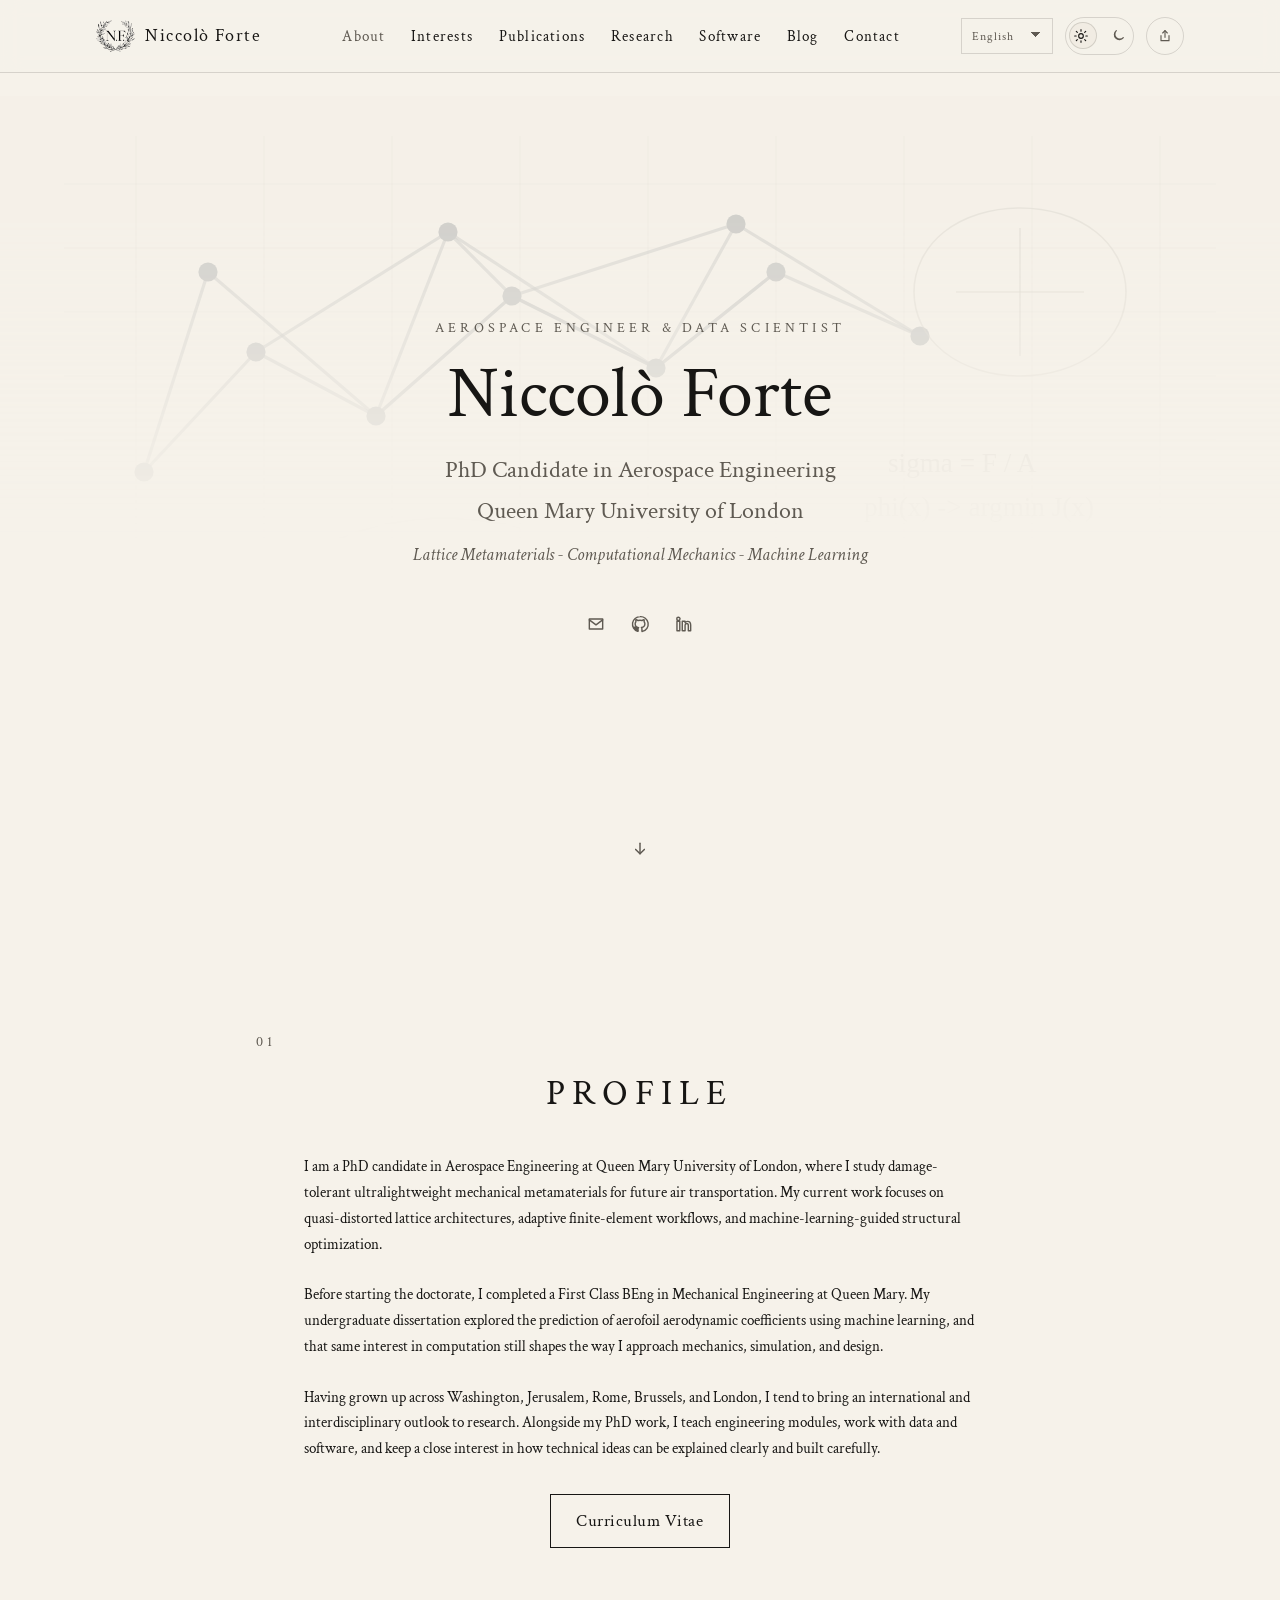
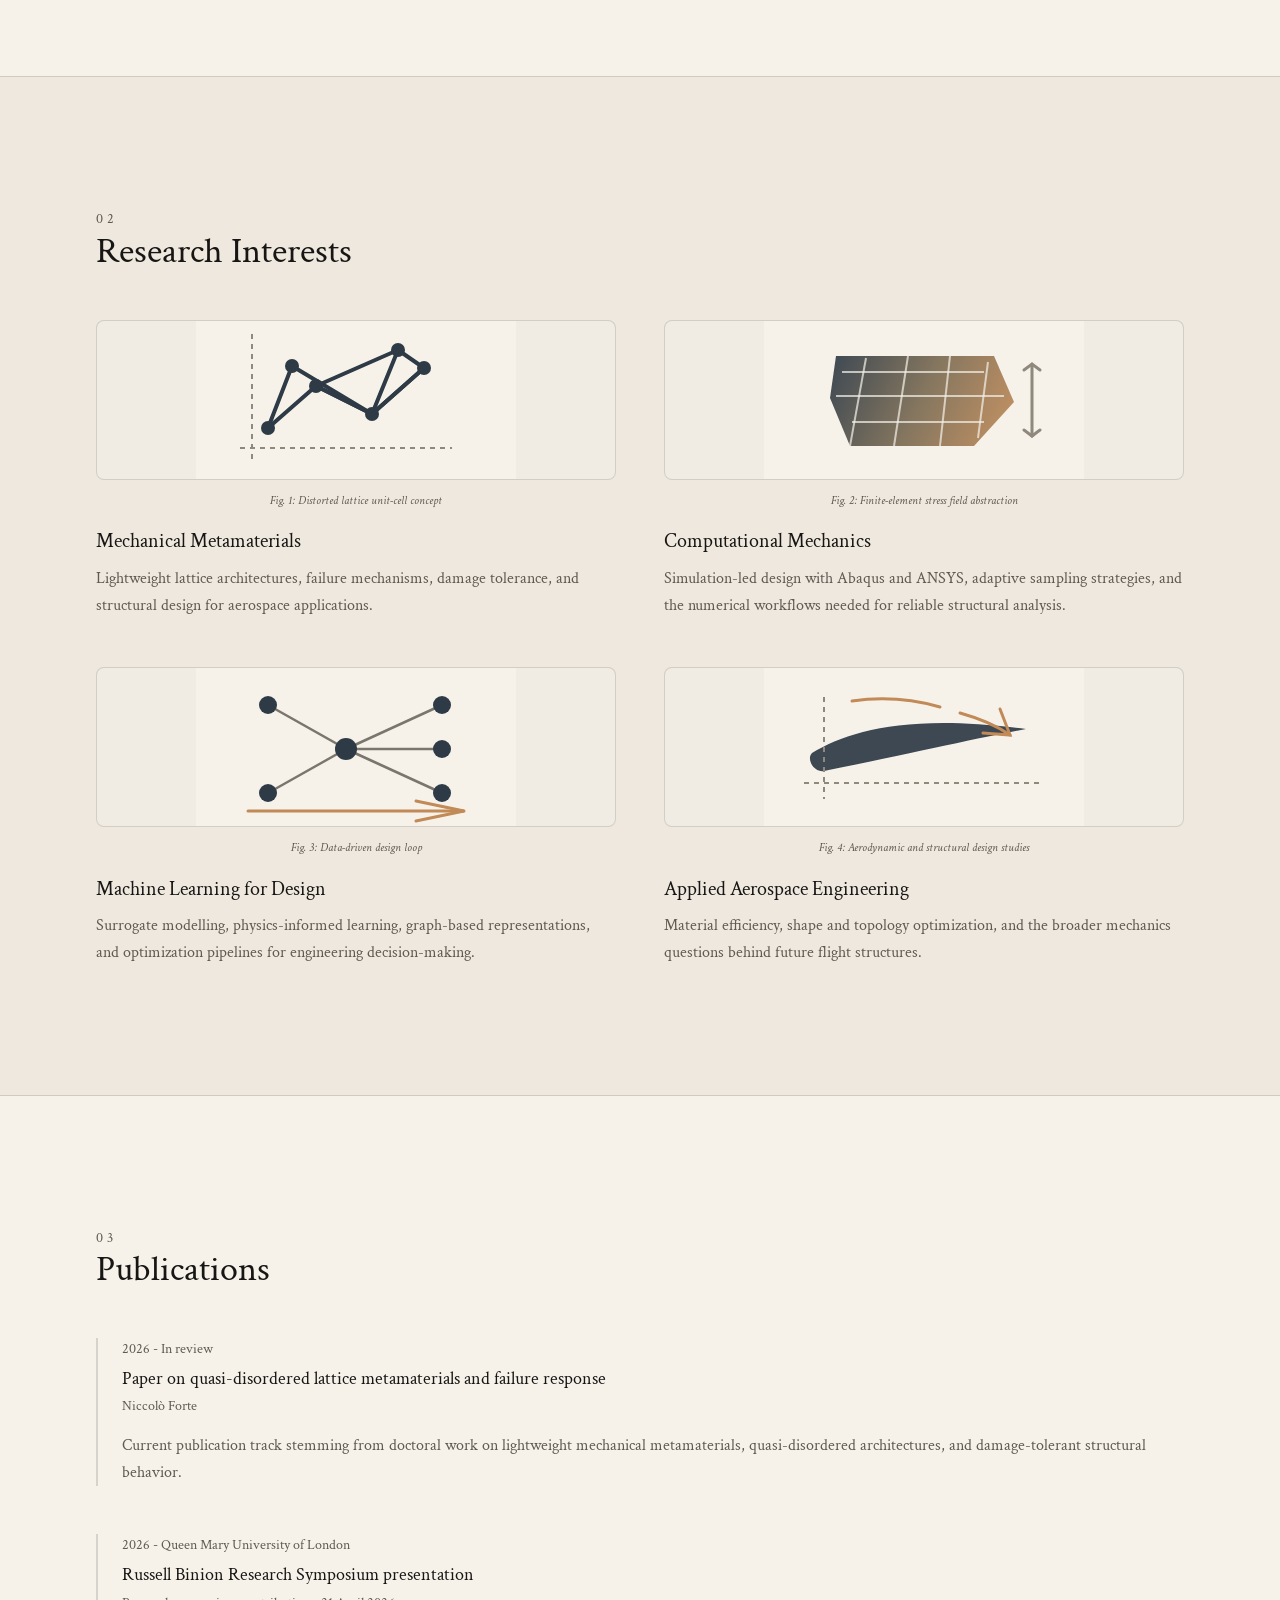
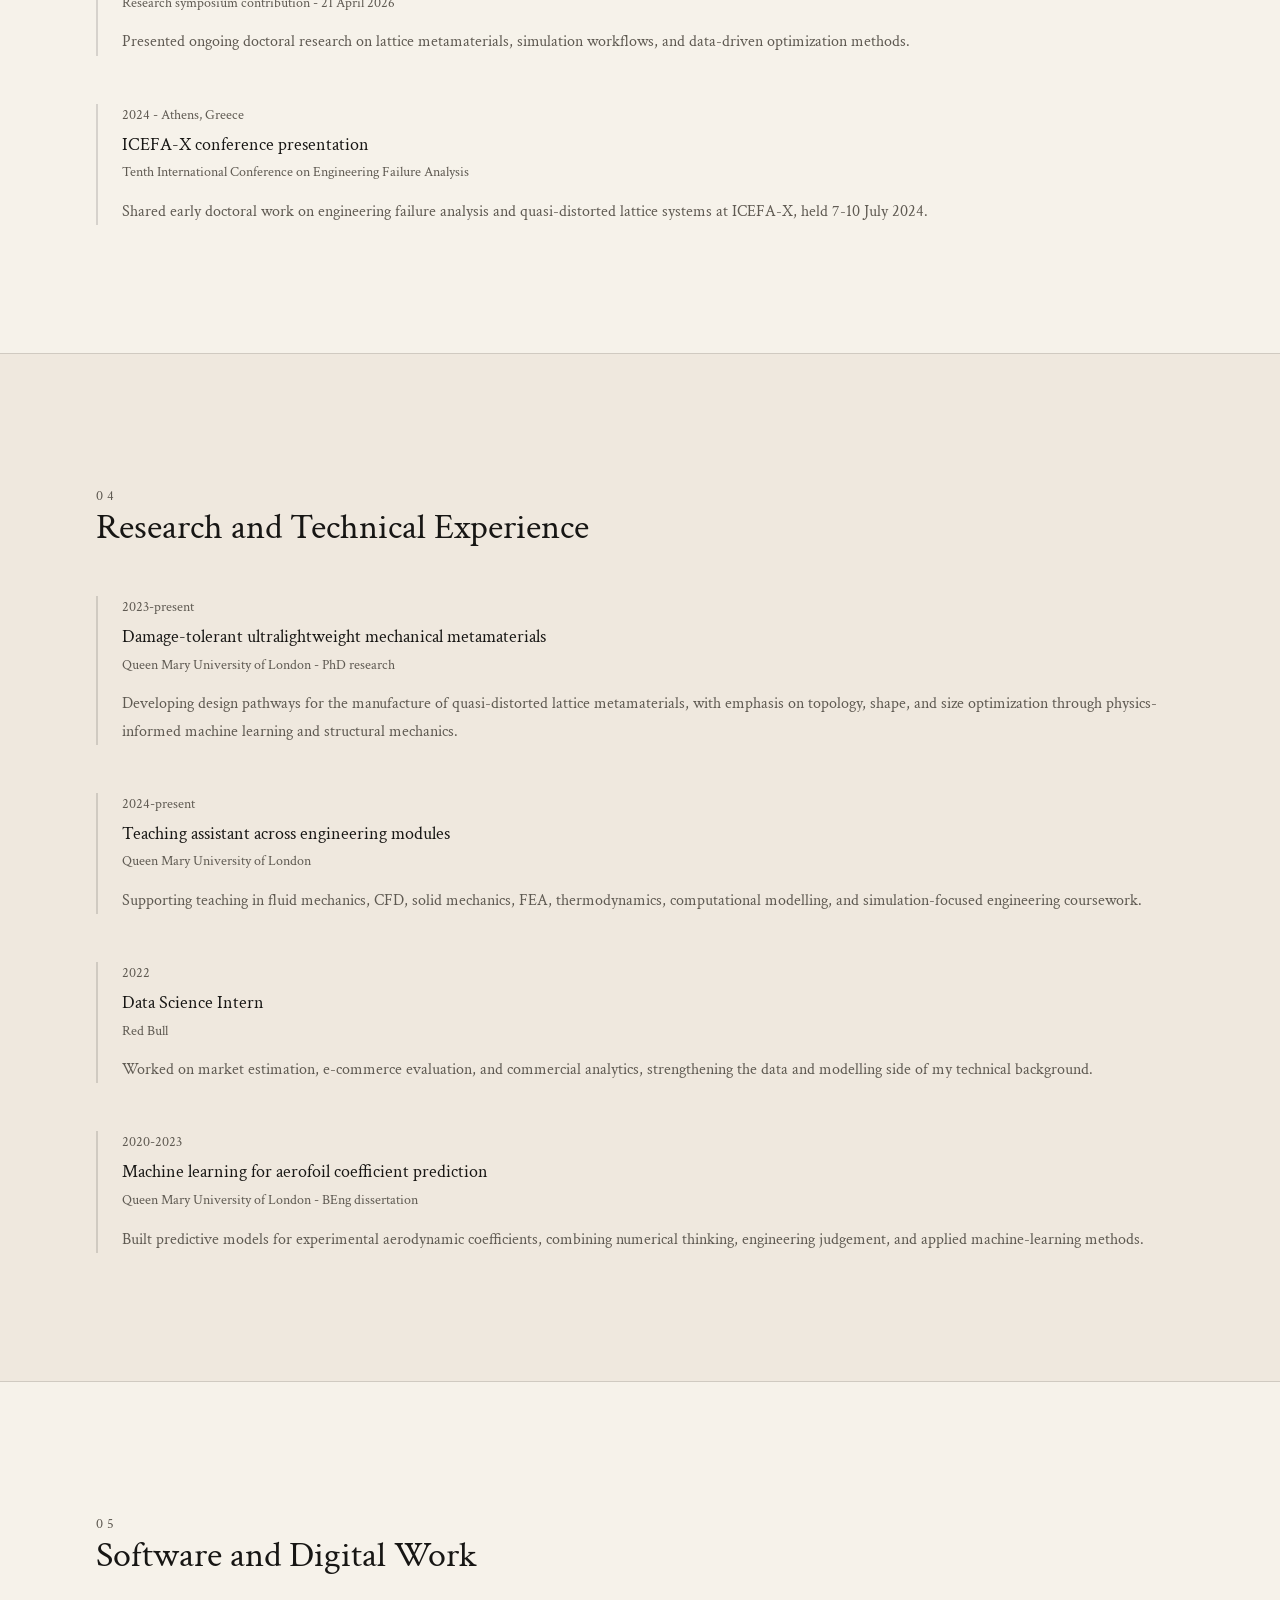
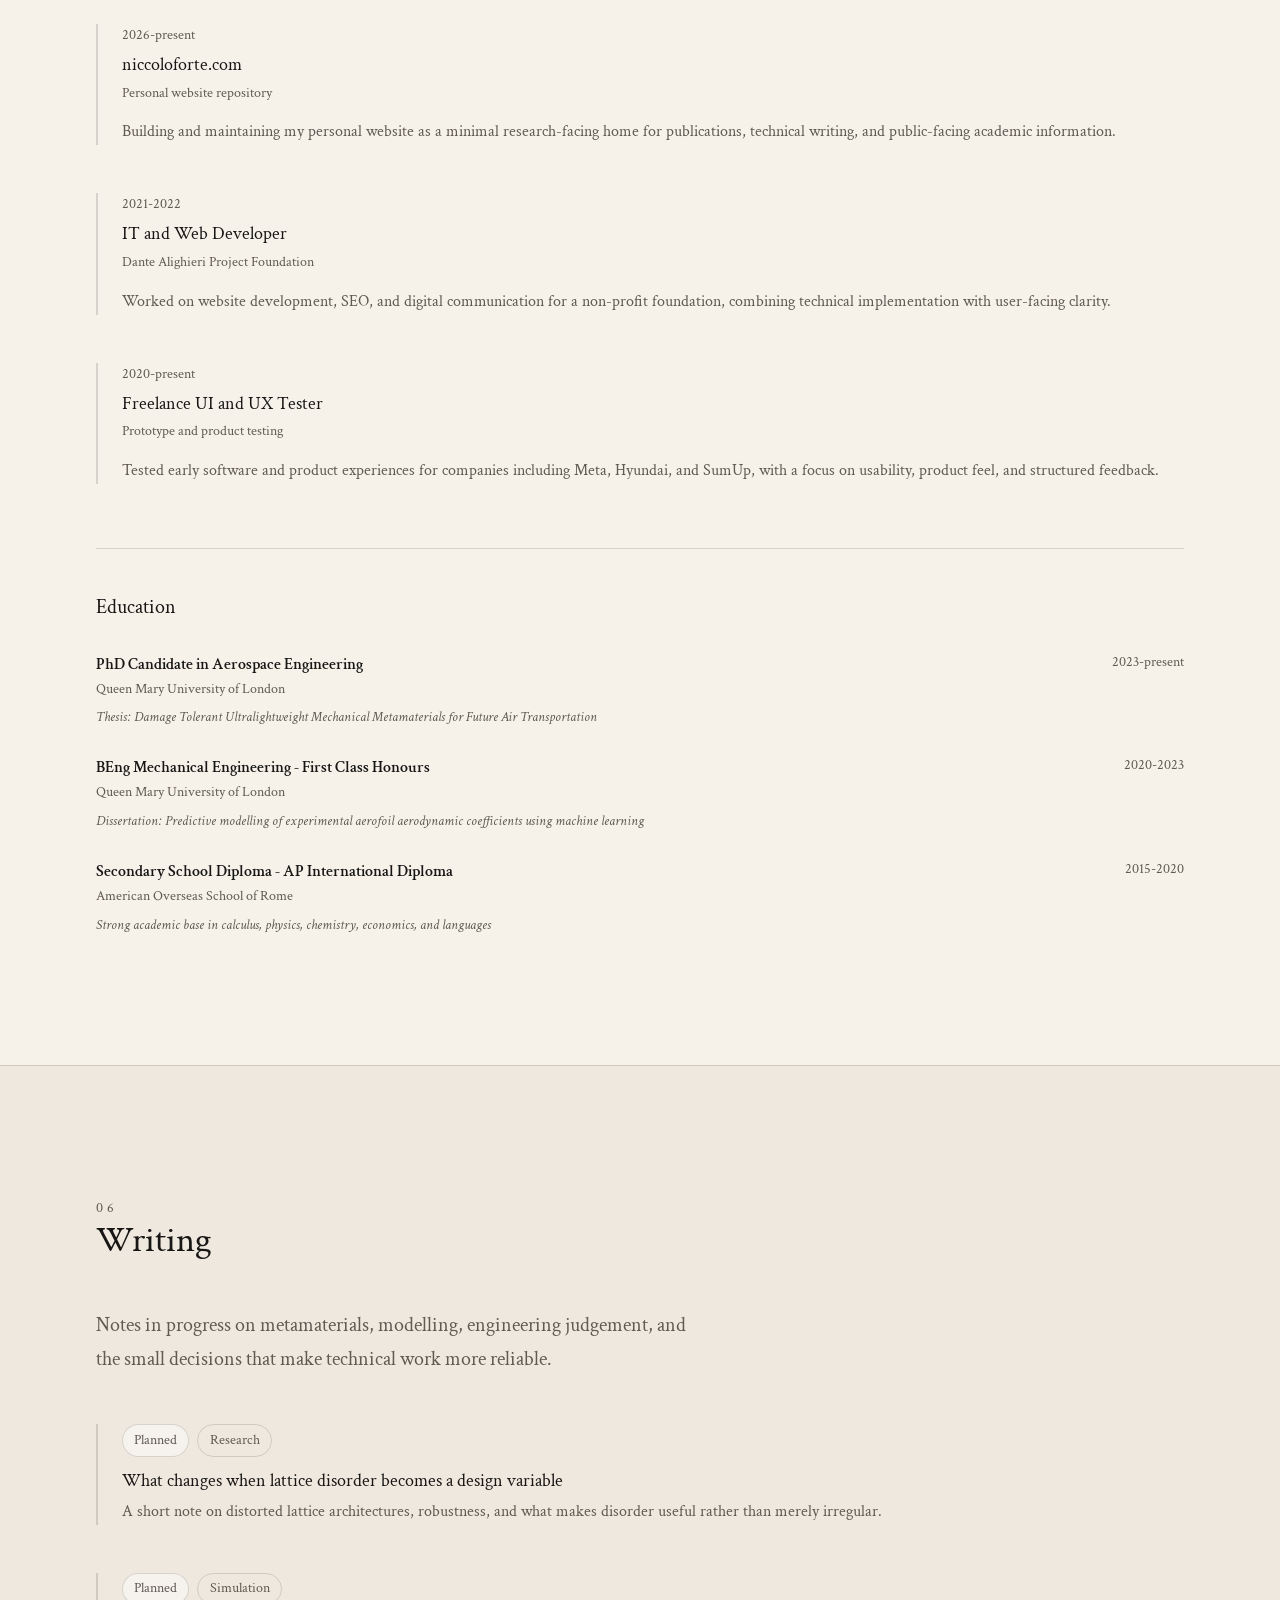
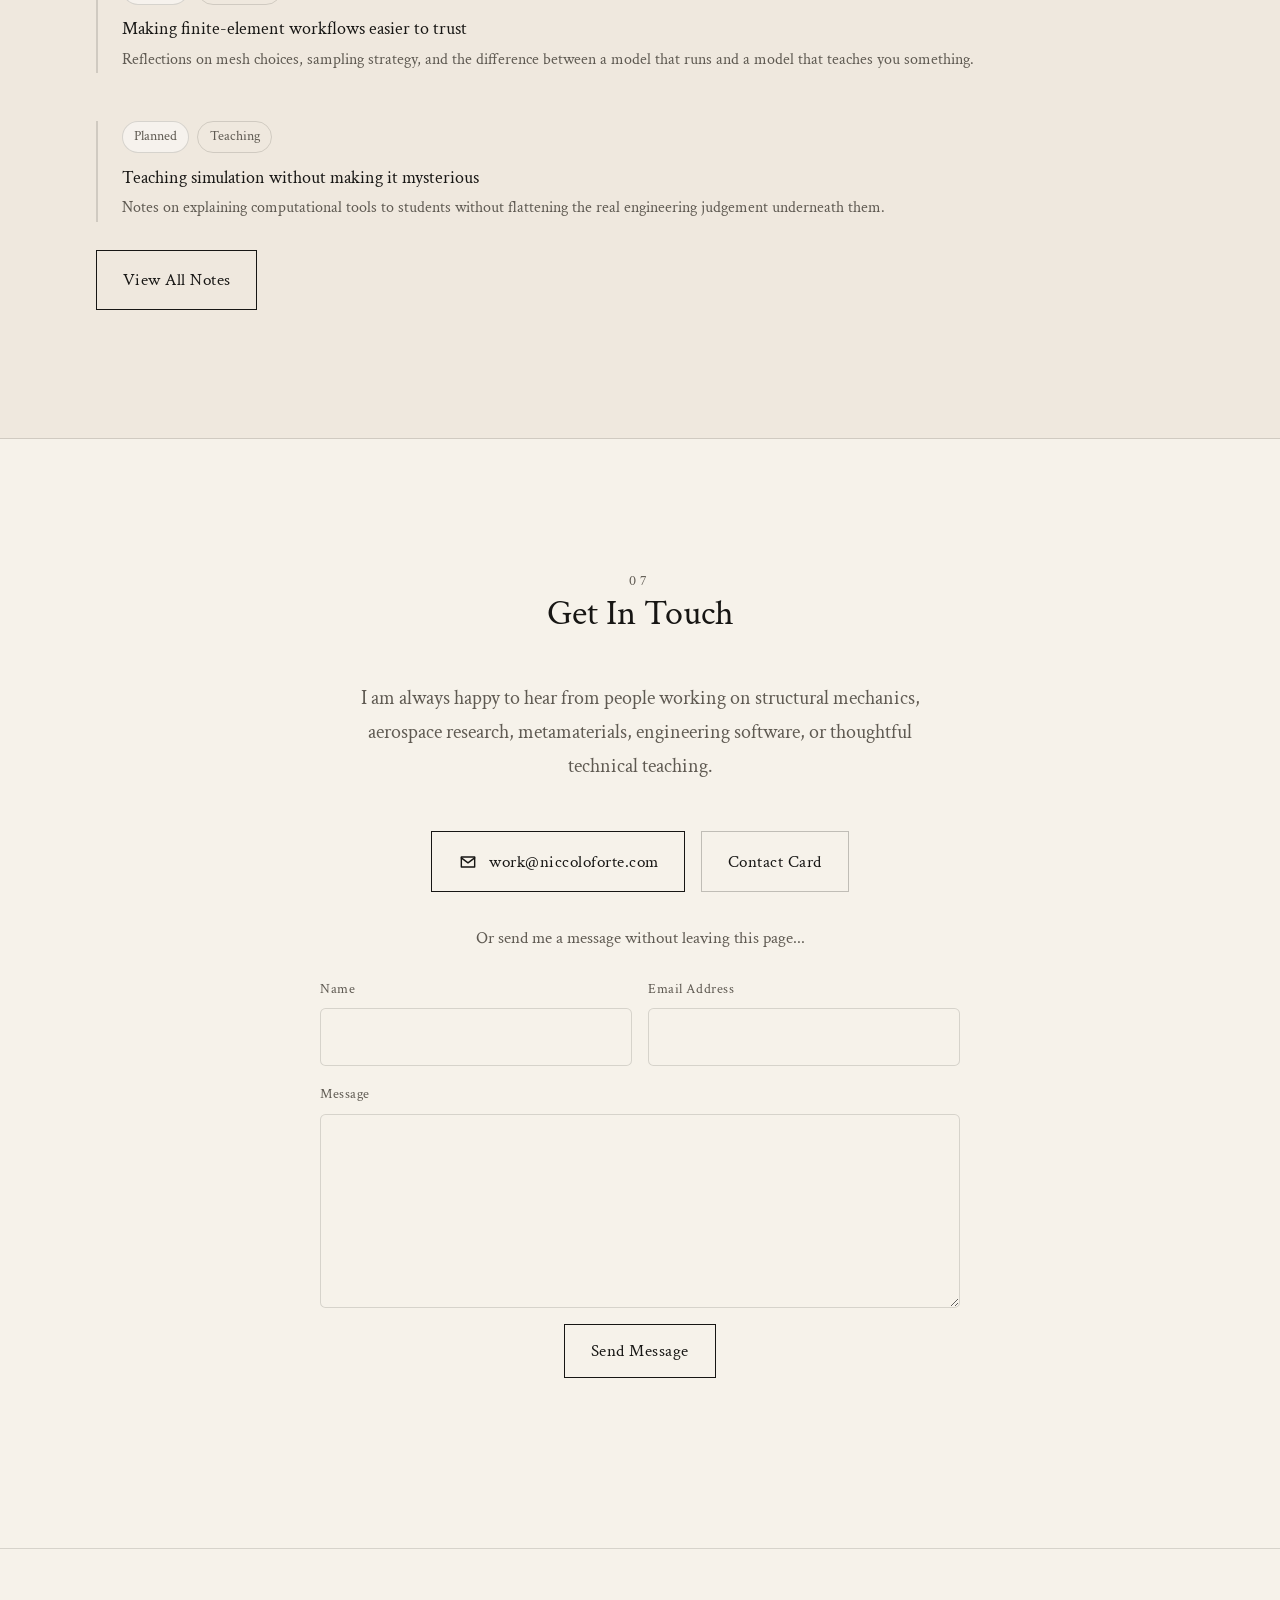
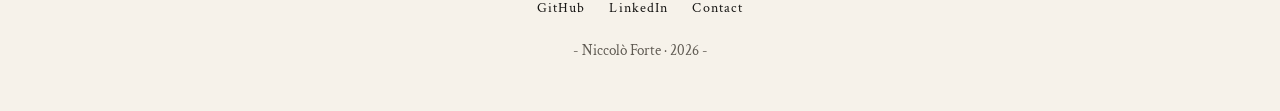
==== commit 04ded230: "Mobie fix." ====
--- a/index.html
+++ b/index.html
@@ -848,7 +848,7 @@
 
             <div class="cv-modal-viewer">
               <iframe
-                src="assets/Niccolo-Forte-CV.pdf#view=FitH"
+                src="assets/Niccolo-Forte-CV.pdf#page=1&view=Fit"
                 title="Curriculum Vitae preview"
                 loading="lazy"
               ></iframe>
@@ -1095,3 +1095,4 @@
     <script src="script.js"></script>
   </body>
 </html>
+
--- a/style.css
+++ b/style.css
@@ -8,7 +8,7 @@
   --border-strong: rgba(23, 22, 20, 0.24);
   --accent: #22201d;
   --accent-soft: rgba(23, 22, 20, 0.04);
-  --frame: 64rem;
+  --frame: 68rem;
   --narrow: 48rem;
   --transition: 220ms ease;
 }
@@ -127,11 +127,11 @@
 .site-nav {
   display: flex;
   align-items: center;
-  gap: 2rem;
+  gap: 1.6rem;
   font-size: 0.958rem;
   letter-spacing: 0.08em;
   text-transform: none;
-  margin-left: auto;
+  margin-left: 2.25rem;
 }
 
 .header-tools {
@@ -649,6 +649,7 @@
   width: min(100%, 44rem);
   max-height: calc(100vh - 3rem);
   overflow-y: auto;
+    overscroll-behavior: contain;
   border: 1px solid var(--border-strong);
   border-radius: 0.75rem;
   background: var(--bg);
@@ -794,7 +795,7 @@
 .education-row {
   display: flex;
   justify-content: space-between;
-  align-items: flex-start;
+  align-items: stretch;
   gap: 1.5rem;
 }
 
@@ -996,6 +997,7 @@
   position: relative;
   z-index: 1;
   width: min(100%, 34rem);
+  max-height: calc(100vh - 3rem);
 }
 
 .contact-card-close {
@@ -1036,6 +1038,10 @@
   background: var(--bg);
   padding: 1.6rem;
   box-shadow: 0 1.5rem 4rem rgba(0, 0, 0, 0.18);
+  max-height: calc(100vh - 3rem);
+  overflow-y: auto;
+    overscroll-behavior: contain;
+  -webkit-overflow-scrolling: touch;
 }
 
 .contact-card-header {
@@ -1215,7 +1221,7 @@
 
 .share-option {
   width: 100%;
-  min-height: 3rem;
+  min-height: 2.35rem;
 }
 
 .share-status {
@@ -1250,6 +1256,7 @@
   position: relative;
   z-index: 1;
   width: min(100%, 58rem);
+  max-height: calc(100vh - 3rem);
 }
 
 .cv-modal-close {
@@ -1290,6 +1297,10 @@
   background: var(--bg);
   padding: 1.2rem;
   box-shadow: 0 1.5rem 4rem rgba(0, 0, 0, 0.18);
+  max-height: calc(100vh - 3rem);
+  overflow-y: auto;
+    overscroll-behavior: contain;
+  -webkit-overflow-scrolling: touch;
 }
 
 .cv-modal-header {
@@ -1475,33 +1486,64 @@
   }
 }
 
-@media (max-width: 1035px) {
+@media (max-width: 1100px) {
+  .nav-frame {
+    position: relative;
+    display: grid;
+    grid-template-columns: auto 1fr auto;
+    align-items: center;
+    gap: 1rem;
+  }
+
   .nav-toggle {
-    display: inline-block;
+    display: inline-flex;
+    align-items: center;
+    justify-content: center;
+    grid-column: 2;
+    justify-self: center;
+    margin: 0;
+    z-index: 25;
   }
 
   .site-nav {
     position: absolute;
-    top: 4.5rem;
-    left: 1.5rem;
-    right: 1.5rem;
+    top: calc(100% + 0.35rem);
+    left: 50%;
+    width: min(26rem, calc(100vw - 3rem));
     display: none;
     flex-direction: column;
-    align-items: flex-start;
+    align-items: center;
     gap: 1rem;
-    padding: 1.15rem 1.2rem;
-    border-top: 1px solid var(--border);
-    border-bottom: 1px solid var(--border);
-    background: rgba(246, 242, 234, 0.96);
+    padding: 1.15rem 1.25rem 1.35rem;
+    border: 1px solid var(--border);
+    background: rgba(246, 242, 234, 0.97);
     margin-left: 0;
+    transform: translateX(-50%);
+    z-index: 24;
+    box-shadow: 0 0.8rem 1.6rem rgba(0, 0, 0, 0.08);
   }
 
   body.dark-mode .site-nav {
-    background: rgba(9, 9, 9, 0.96);
-  }
+    background: rgba(9, 9, 9, 0.97);
+  }
+
+  .site-nav a {
+    display: block;
+    width: 100%;
+    text-align: left;
+  }
+
 
   .site-nav.open {
     display: flex;
+  }
+
+  .header-tools {
+    grid-column: 3;
+    justify-self: end;
+    margin-left: 0;
+    flex: 0 1 auto;
+    min-width: 0;
   }
 
   .interest-grid {
@@ -1526,17 +1568,102 @@
   .hero-links {
     gap: 1.1rem;
   }
-
-  .theme-toggle {
-    order: 2;
+}
+
+@media (max-width: 640px) {
+  .nav-toggle {
+    display: inline-flex;
+    align-items: center;
+    justify-content: center;
+    position: fixed;
+    top: 5.15rem;
+    left: 0;
+    width: 1.65rem;
+    height: 2.35rem;
+    padding: 0;
+    border: 1px solid var(--border);
+    border-left: 0;
+    border-radius: 0 0.75rem 0.75rem 0;
+    background: rgba(246, 242, 234, 0.96);
+    color: var(--text);
+    z-index: 26;
+    box-shadow: 0 0.8rem 1.6rem rgba(0, 0, 0, 0.08);
+  }
+
+  body.dark-mode .nav-toggle {
+    background: rgba(9, 9, 9, 0.96);
+  }
+
+  .nav-toggle span {
+    background: currentColor;
+  }
+
+
+  .nav-toggle:not([aria-expanded="true"]) span {
+    width: 54%;
+    left: 50%;
+    transform: translateX(-50%);
+  }
+
+  .nav-toggle:not([aria-expanded="true"]) span:nth-child(2) {
+    transform: translate(-50%, -50%);
+  }
+  .site-nav {
+    position: fixed;
+    top: 4.5rem;
+    left: 0;
+    bottom: 0;
+    width: min(17rem, calc(100vw - 3.25rem));
+    height: calc(100dvh - 4.5rem);
+    max-height: calc(100dvh - 4.5rem);
+    display: flex;
+    flex-direction: column;
+    align-items: stretch;
+    justify-content: flex-start;
+    gap: 1rem;
+    padding: 1.35rem 1.15rem 2rem;
+    border: 0;
+    border-right: 1px solid var(--border);
+    background: rgba(246, 242, 234, 0.97);
+    margin-left: 0;
+    transform: translateX(-105%);
+    transition: transform var(--transition);
+    overflow-y: auto;
+    overscroll-behavior: contain;
+    z-index: 24;
+    box-shadow: 0 0.8rem 1.6rem rgba(0, 0, 0, 0.08);
+  }
+
+  body.dark-mode .site-nav {
+    background: rgba(9, 9, 9, 0.97);
+  }
+
+  .site-nav a {
+    display: block;
+    width: 100%;
+    text-align: left;
+  }
+
+
+  .site-nav.open {
+    display: flex;
+    transform: translateX(0);
   }
 
   .header-tools {
-    margin-left: 0;
-  }
-}
-
+    margin-left: auto;
+    flex: 0 1 auto;
+    min-width: 0;
+  }
+}
 @media (max-width: 640px) {
+  .nav-frame {
+    display: flex;
+    align-items: center;
+    justify-content: space-between;
+    gap: 0.6rem;
+  }
+
   .frame,
   .section-inner,
   .narrow {
@@ -1620,10 +1747,11 @@
 
   .contact-card-sheet {
     padding: 1.2rem;
+    max-height: calc(100vh - 1.5rem);
   }
 
   .contact-card-header {
-    align-items: flex-start;
+    align-items: stretch;
   }
 
   .contact-card-row {
@@ -1645,10 +1773,11 @@
 
   .cv-modal-shell {
     padding: 1rem;
+    max-height: calc(100vh - 1.5rem);
   }
 
   .cv-modal-header {
-    align-items: flex-start;
+    align-items: stretch;
     flex-direction: column;
     padding-right: 2.4rem;
   }
@@ -1659,6 +1788,10 @@
 
   .cv-modal-viewer iframe {
     height: min(68vh, 42rem);
+  }
+
+  .cv-modal-viewer {
+    min-height: min(68vh, 42rem);
   }
 
   .interest-modal {
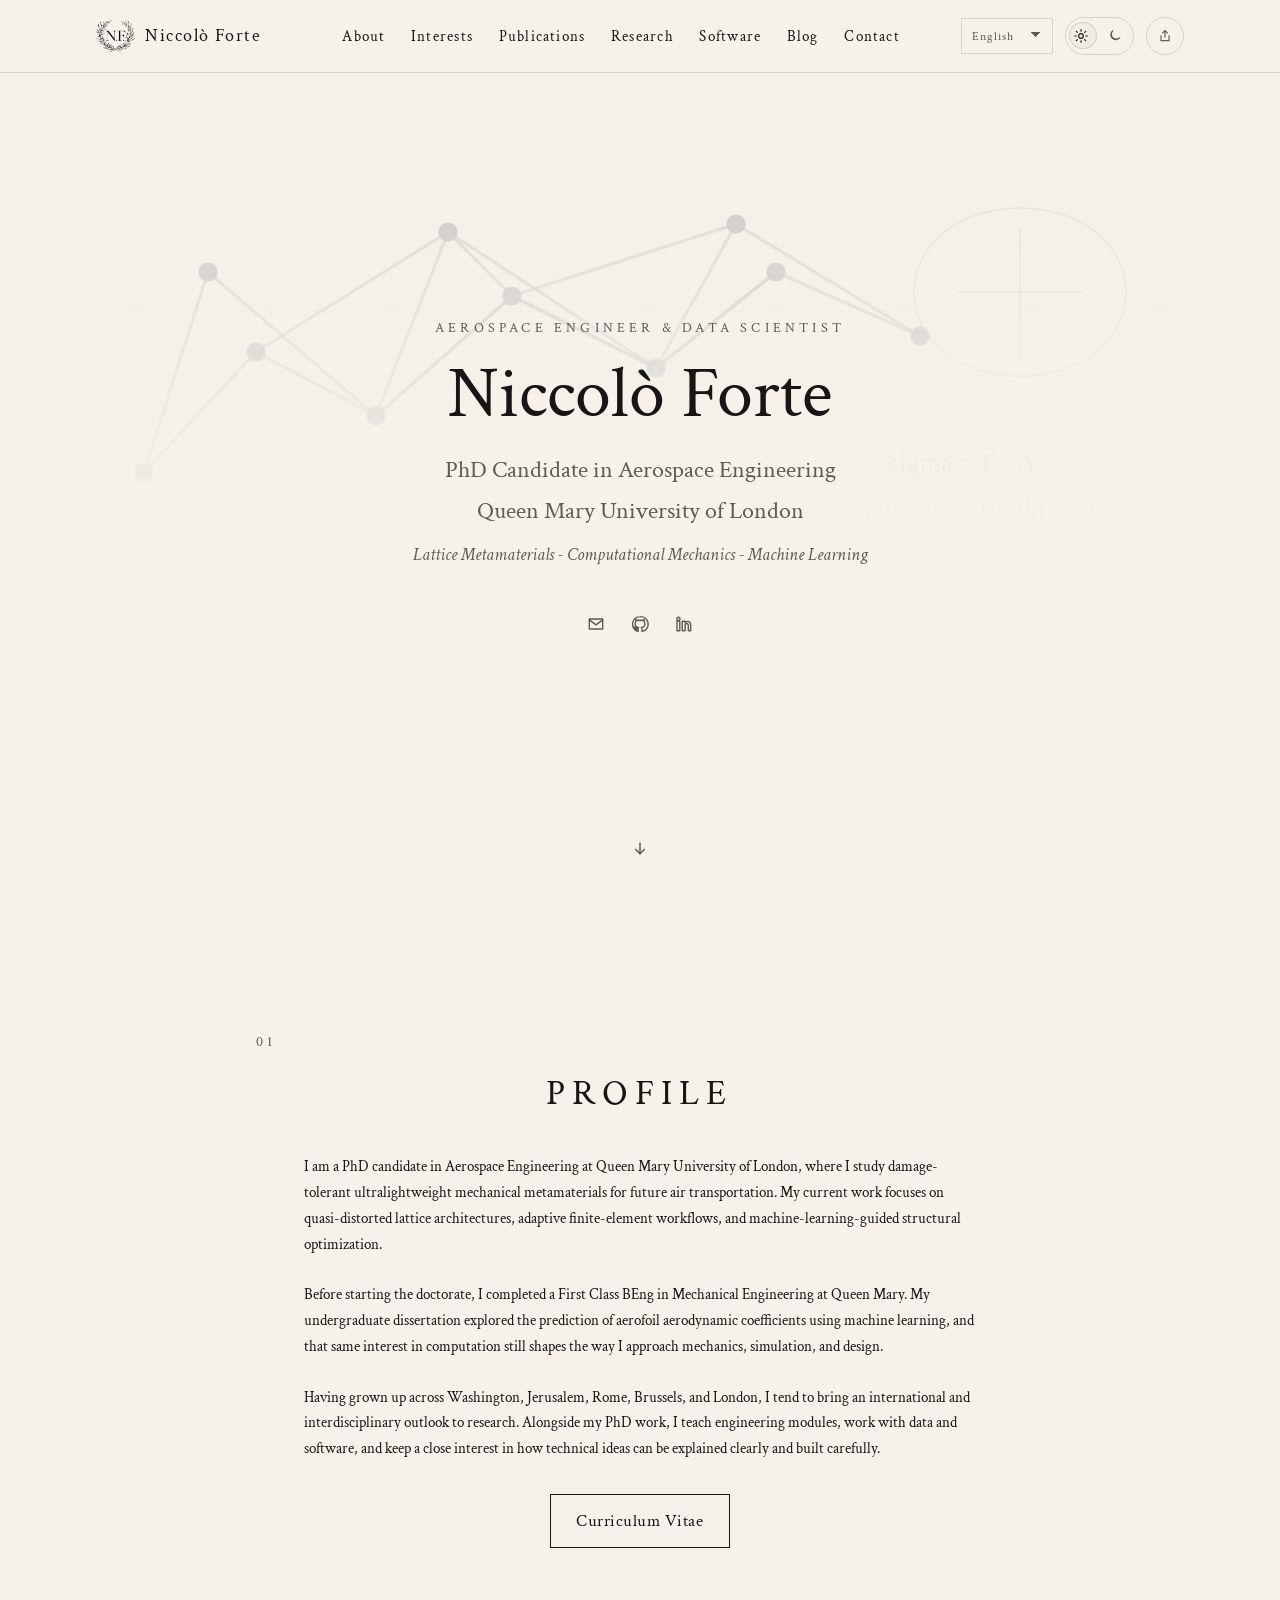
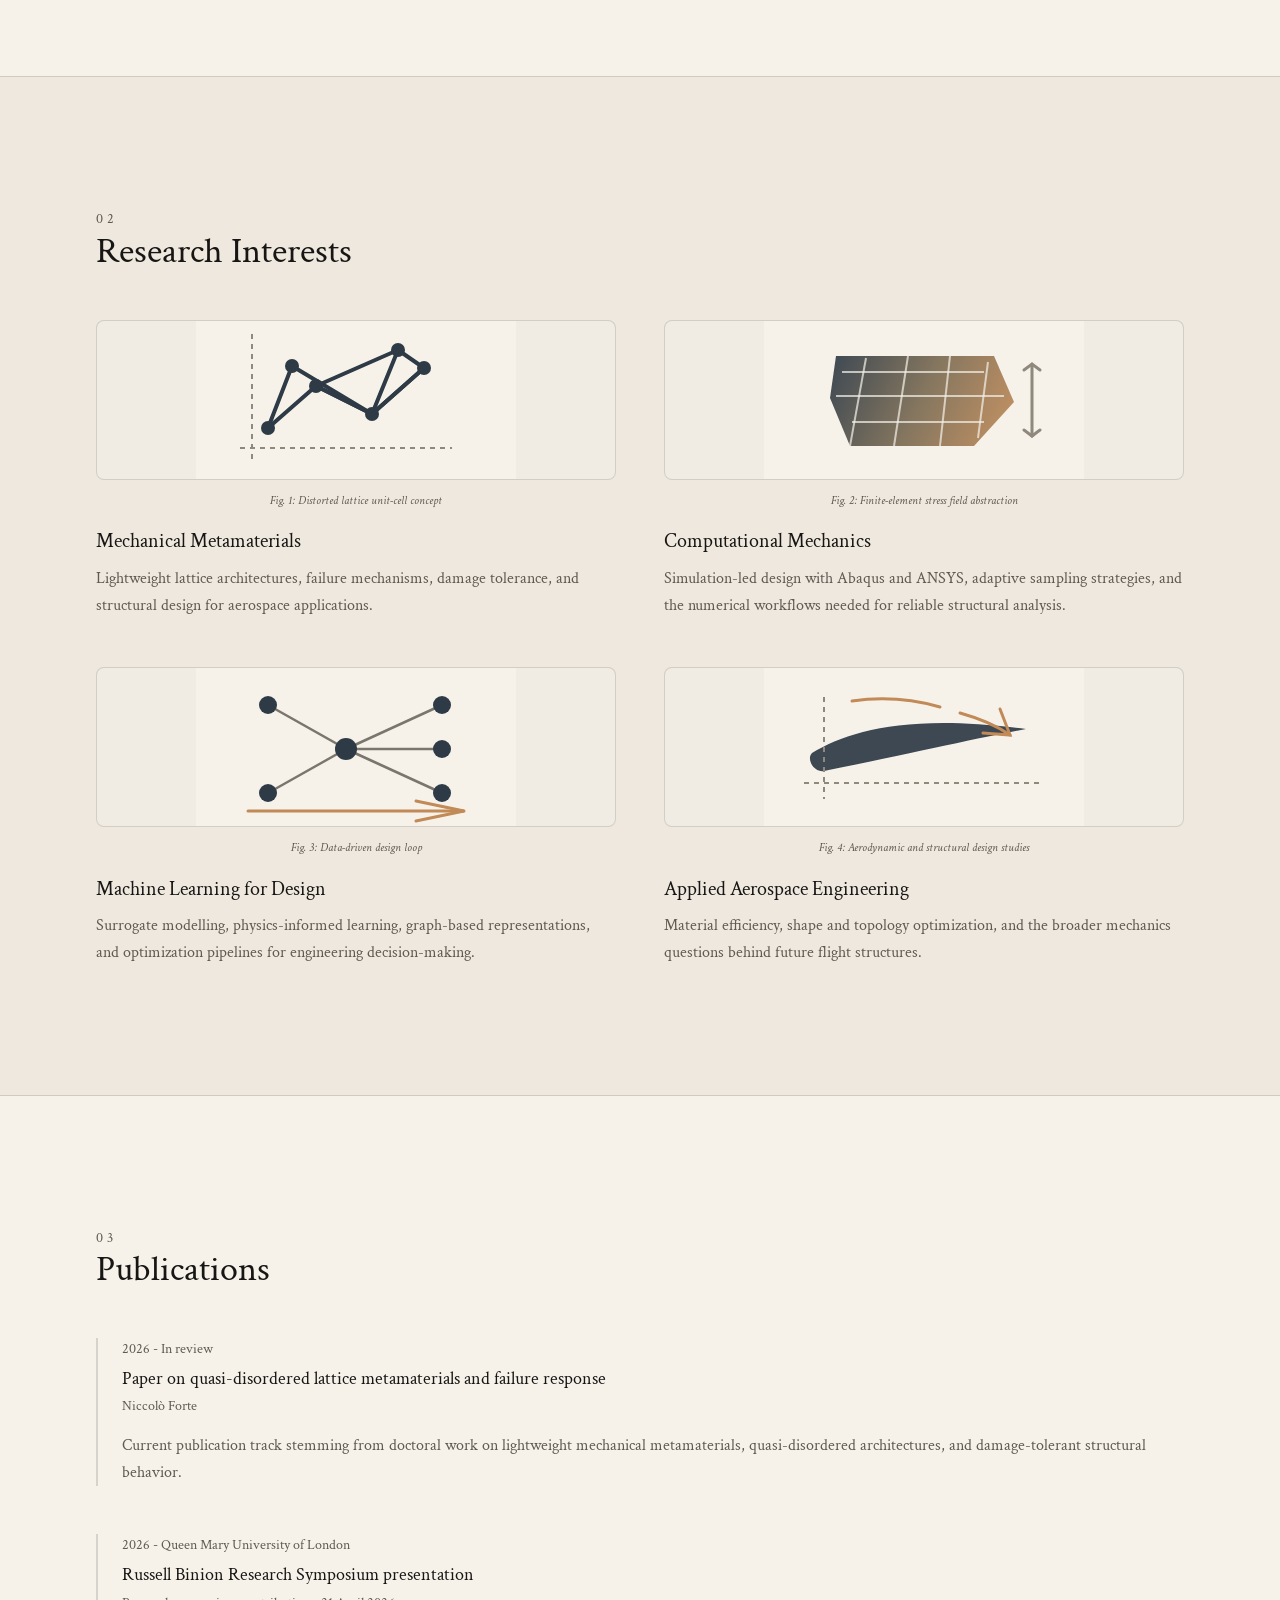
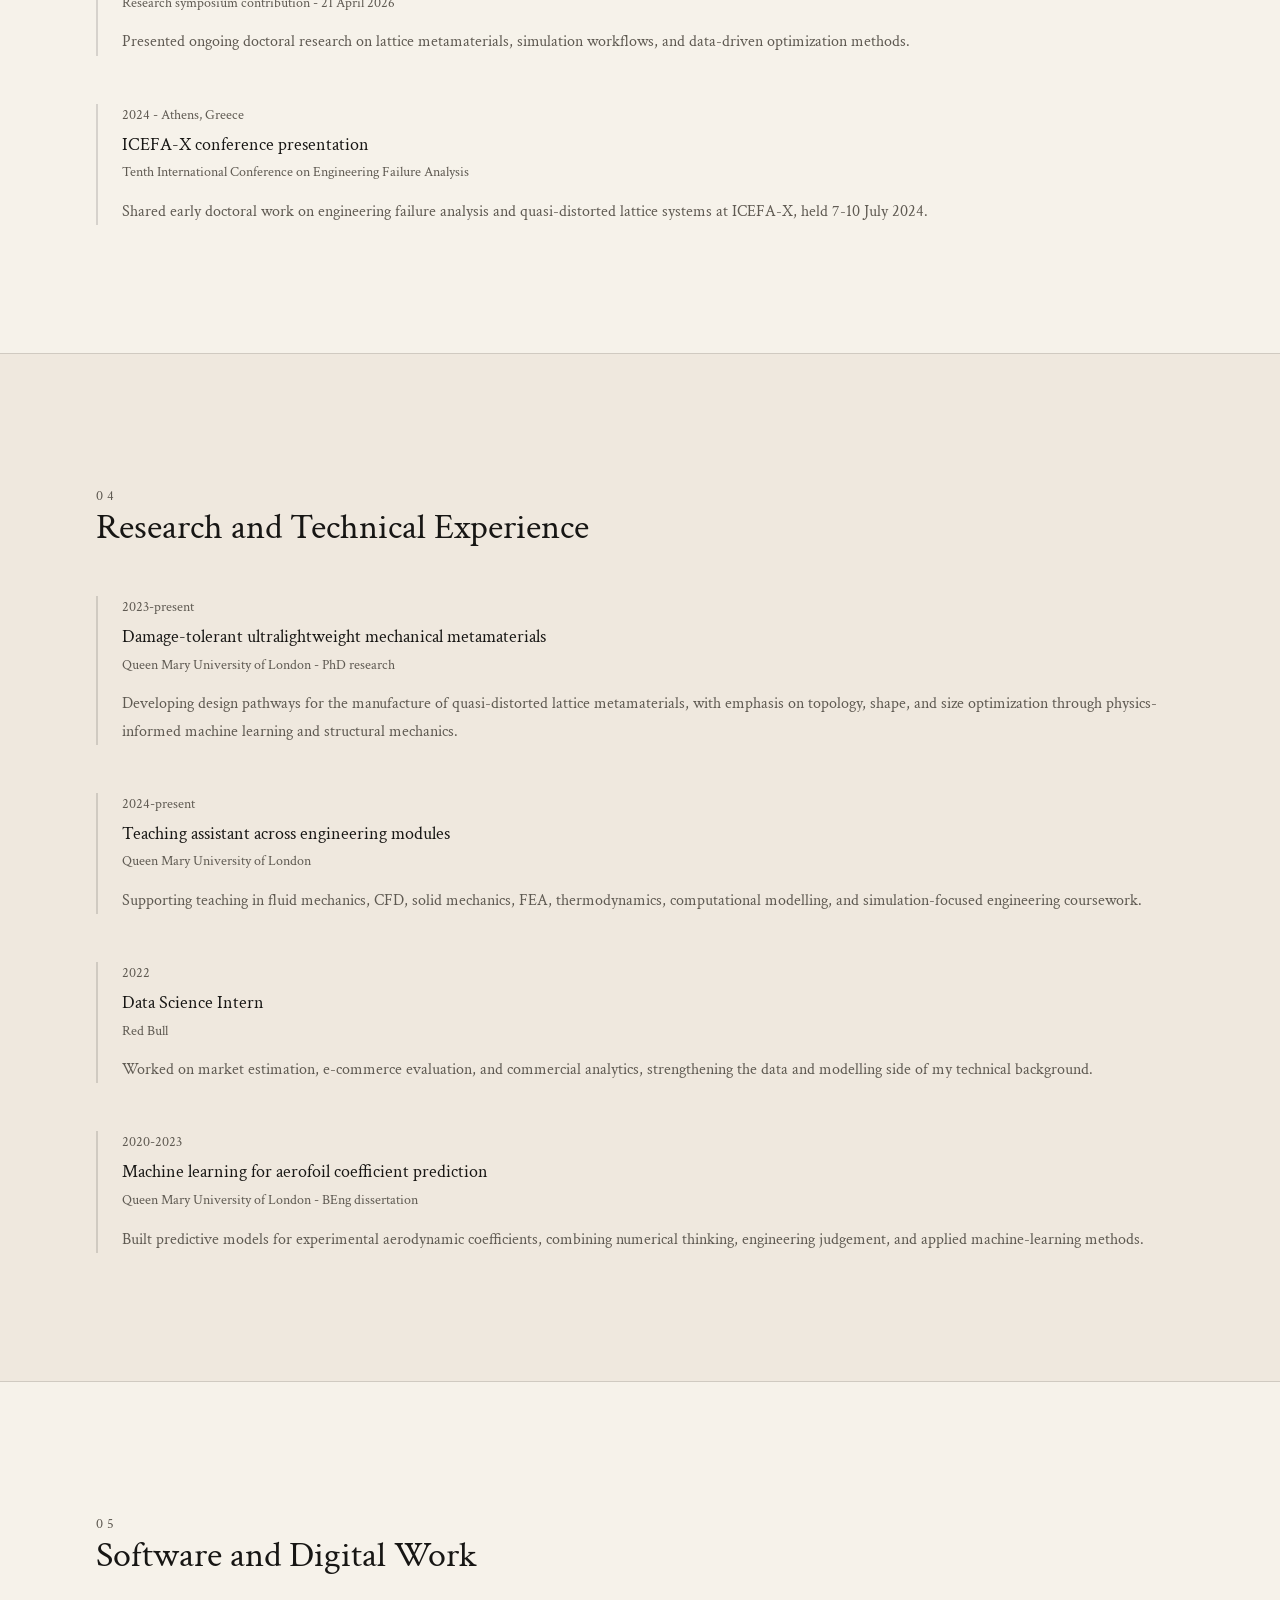
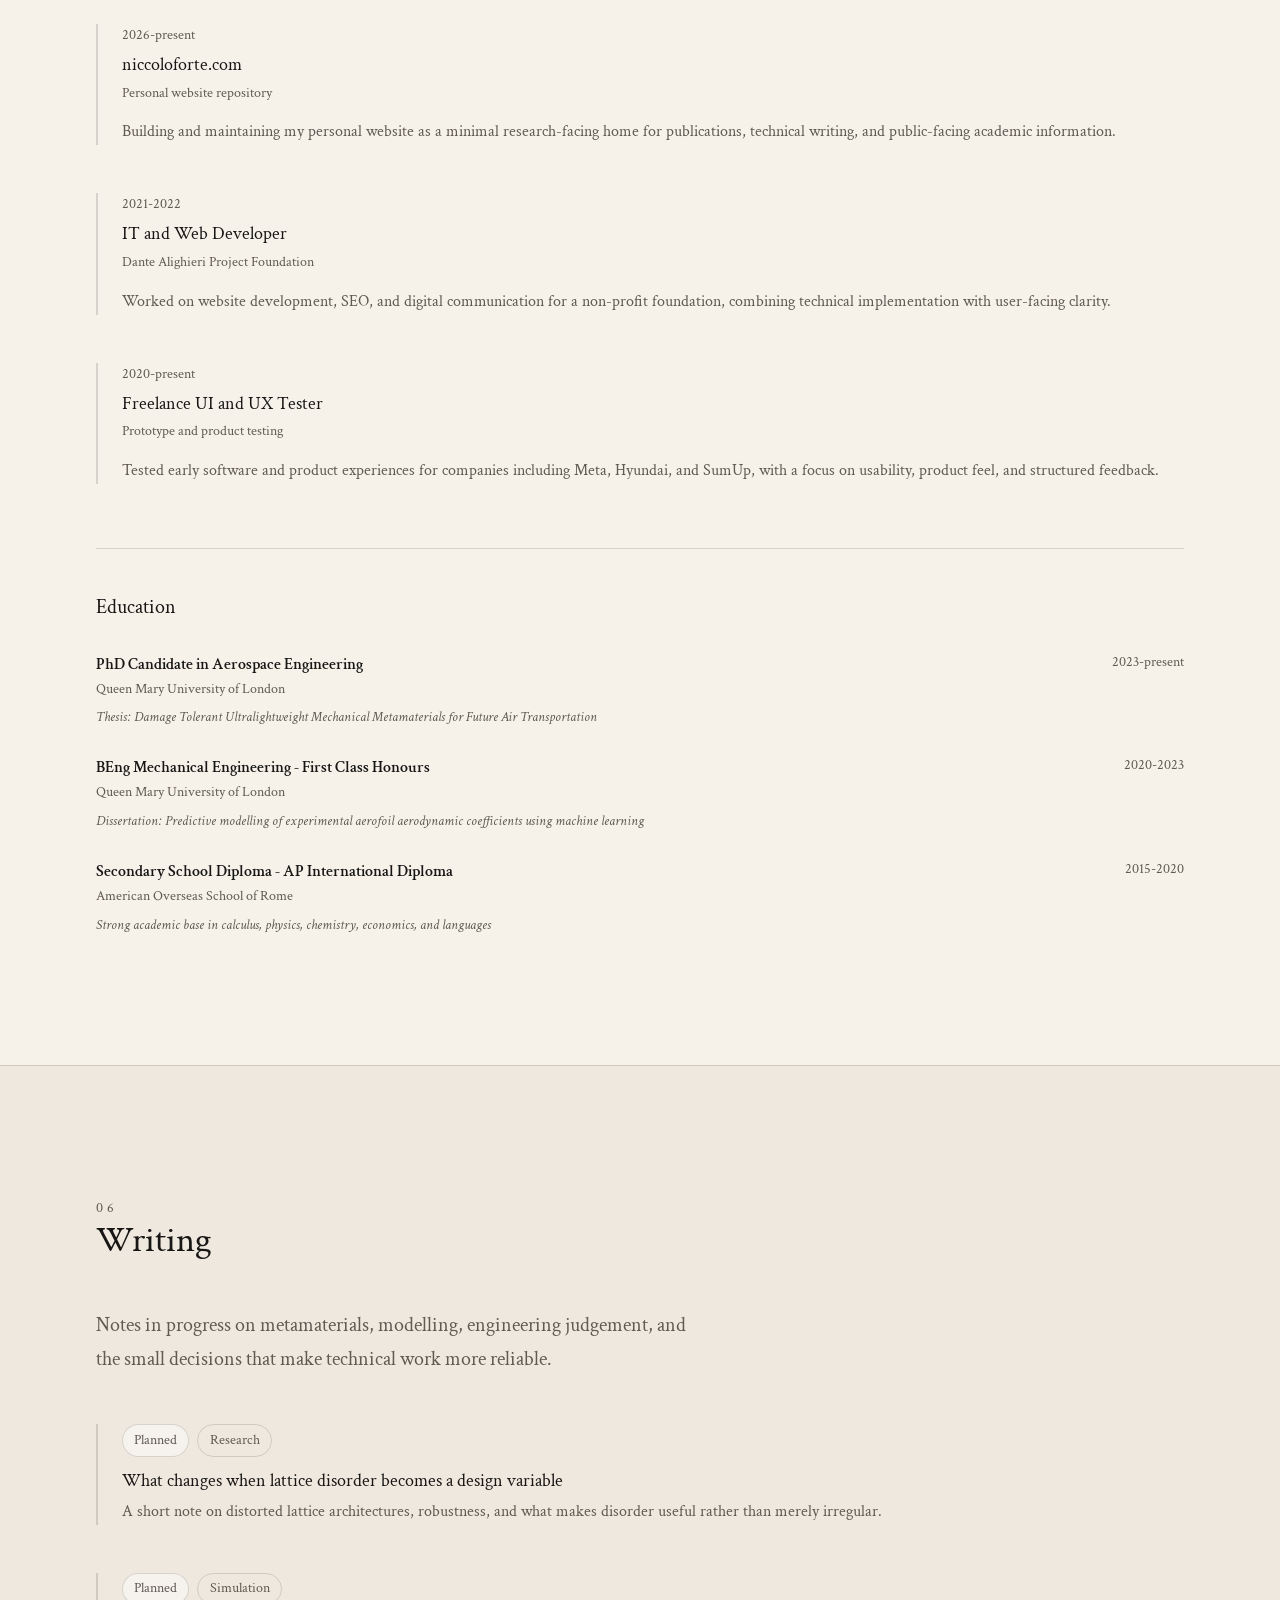
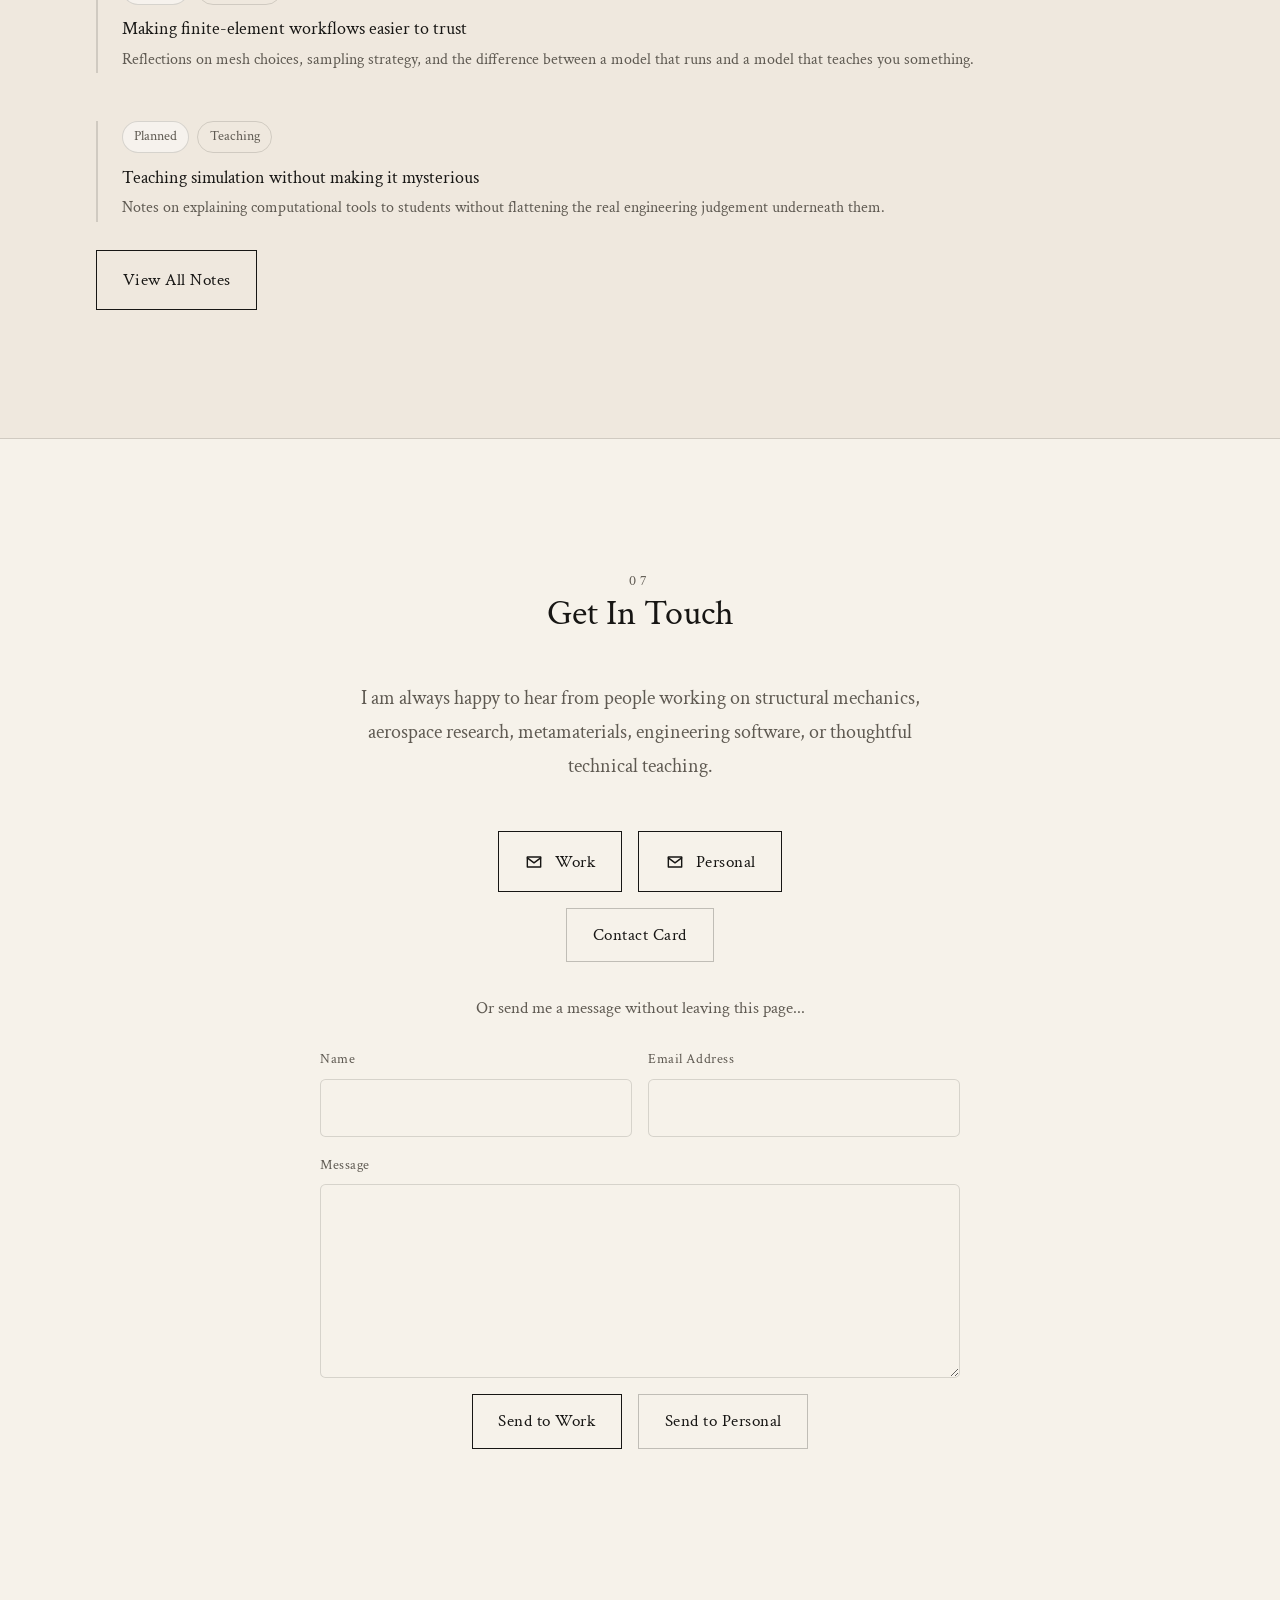
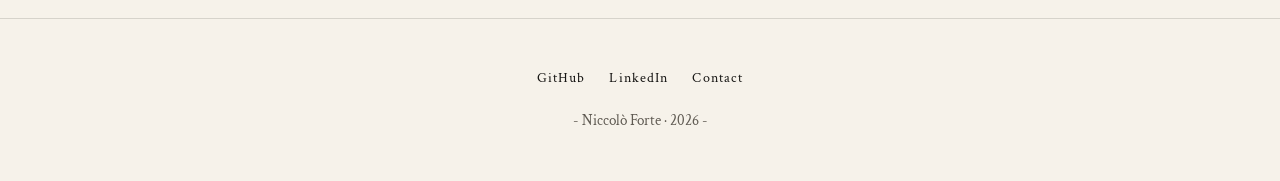
==== commit 0082eeb8: "Contact fixes." ====
--- a/index.html
+++ b/index.html
@@ -581,25 +581,28 @@
           </p>
 
           <div class="contact-actions reveal" style="--delay: 80ms">
-            <a class="outline-button" href="mailto:work@niccoloforte.com">
-              <svg viewBox="0 0 24 24" aria-hidden="true">
-                <path d="M4 6h16v12H4z" />
-                <path d="m4 7 8 6 8-6" />
-              </svg>
-              work@niccoloforte.com
-            </a>
+            <div class="contact-action-row">
+              <a class="outline-button" href="mailto:work@niccoloforte.com">
+                <svg viewBox="0 0 24 24" aria-hidden="true">
+                  <path d="M4 6h16v12H4z" />
+                  <path d="m4 7 8 6 8-6" />
+                </svg>
+                <span data-i18n="contactWorkLabel">Work</span>
+              </a>
+              <a class="outline-button" href="mailto:me@niccoloforte.com">
+                <svg viewBox="0 0 24 24" aria-hidden="true">
+                  <path d="M4 6h16v12H4z" />
+                  <path d="m4 7 8 6 8-6" />
+                </svg>
+                <span data-i18n="contactPersonalLabel">Personal</span>
+              </a>
+            </div>
             <button
               class="outline-button outline-button-muted"
               type="button"
               data-contact-trigger
-              data-i18n="contactCardLabel"
             >
-              <svg viewBox="0 0 24 24" aria-hidden="true">
-                <path d="M4 6h16v12H4z" />
-                <path d="M9 11a3 3 0 1 0 6 0 3 3 0 0 0-6 0Z" />
-                <path d="M7.5 16.5c1.15-1.4 2.68-2.1 4.5-2.1s3.35.7 4.5 2.1" />
-              </svg>
-              Contact Card
+              <span data-i18n="contactCardLabel">Contact Card</span>
             </button>
           </div>
 
@@ -641,8 +644,25 @@
             />
 
             <div class="contact-form-actions">
-              <button class="outline-button" id="contactSubmitButton" type="submit" data-i18n="formSubmitLabel">
-                Send Message
+              <button
+                class="outline-button"
+                id="contactSubmitWorkButton"
+                type="submit"
+                name="deliveryTarget"
+                value="work"
+                data-i18n="formSubmitWorkLabel"
+              >
+                Send to Work
+              </button>
+              <button
+                class="outline-button outline-button-muted"
+                id="contactSubmitPersonalButton"
+                type="submit"
+                name="deliveryTarget"
+                value="personal"
+                data-i18n="formSubmitPersonalLabel"
+              >
+                Send to Personal
               </button>
             </div>
 
@@ -847,11 +867,12 @@
             </div>
 
             <div class="cv-modal-viewer">
-              <iframe
-                src="assets/Niccolo-Forte-CV.pdf#page=1&view=Fit"
-                title="Curriculum Vitae preview"
-                loading="lazy"
-              ></iframe>
+              <div class="cv-modal-toolbar" aria-label="CV zoom controls">
+                <button type="button" class="cv-zoom-button" id="cvZoomOut" aria-label="Zoom out">-</button>
+                <span class="cv-zoom-label" id="cvZoomLabel">100%</span>
+                <button type="button" class="cv-zoom-button" id="cvZoomIn" aria-label="Zoom in">+</button>
+              </div>
+              <div class="cv-pdf-pages" id="cvPdfPages" aria-label="Curriculum Vitae preview"></div>
             </div>
           </div>
         </div>
@@ -1096,3 +1117,9 @@
   </body>
 </html>
 
+
+
+
+
+
+
--- a/style.css
+++ b/style.css
@@ -162,6 +162,12 @@
 .hero-links a:hover,
 .inline-link:hover {
   color: var(--muted);
+}
+
+.site-nav a {
+  font-family: inherit;
+  font-size: inherit;
+  letter-spacing: inherit;
 }
 
 .site-nav a[aria-current="page"] {
@@ -309,6 +315,9 @@
   stroke-width: 1.7;
 }
 
+.theme-toggle-icon-moon svg {
+  transform: translateX(-0.22rem);
+}
 .theme-toggle-thumb {
   position: absolute;
   top: 0.22rem;
@@ -879,9 +888,17 @@
 
 .contact-actions {
   display: flex;
+  flex-direction: column;
+  align-items: center;
+  gap: 1rem;
+}
+
+.contact-action-row {
+  display: flex;
   flex-wrap: wrap;
   justify-content: center;
   gap: 1rem;
+  width: 100%;
 }
 
 .contact-form-intro {
@@ -953,7 +970,9 @@
 
 .contact-form-actions {
   display: flex;
-  justify-content: center;
+  flex-wrap: wrap;
+  justify-content: center;
+  gap: 1rem;
   margin-top: 0.5rem;
 }
 
@@ -1329,11 +1348,72 @@
   background: var(--bg-soft);
 }
 
-.cv-modal-viewer iframe {
+.cv-modal-toolbar {
+  display: flex;
+  align-items: center;
+  justify-content: center;
+  gap: 0.75rem;
+  padding: 0.7rem 0.9rem;
+  border-bottom: 1px solid var(--border);
+  background: rgba(255, 255, 255, 0.52);
+}
+
+body.dark-mode .cv-modal-toolbar {
+  background: rgba(255, 255, 255, 0.04);
+}
+
+.cv-zoom-button {
+  display: inline-flex;
+  align-items: center;
+  justify-content: center;
+  width: 2rem;
+  height: 2rem;
+  padding: 0;
+  border: 1px solid var(--border);
+  border-radius: 999px;
+  background: transparent;
+  color: var(--text);
+  cursor: pointer;
+  font-size: 1rem;
+  line-height: 1;
+}
+
+.cv-zoom-label {
+  min-width: 3.2rem;
+  text-align: center;
+  color: var(--muted);
+  font-size: 0.9rem;
+}
+
+.cv-pdf-pages {
+  max-height: min(68vh, 48rem);
+  overflow-y: auto;
+  padding: 1rem 0.85rem 1.15rem;
+  overscroll-behavior: contain;
+  -webkit-overflow-scrolling: touch;
+}
+
+.cv-pdf-page {
   width: 100%;
-  height: min(74vh, 56rem);
-  border: 0;
+}
+
+.cv-pdf-page + .cv-pdf-page {
+  margin-top: 1rem;
+}
+
+.cv-pdf-page canvas {
+  display: block;
+  width: 100%;
+  height: auto;
+  border: 1px solid var(--border);
   background: #fff;
+}
+
+.cv-pdf-status {
+  margin: 0;
+  padding: 1.4rem 1rem;
+  text-align: center;
+  color: var(--muted);
 }
 
 .blog-hero {
@@ -1608,6 +1688,14 @@
   .nav-toggle:not([aria-expanded="true"]) span:nth-child(2) {
     transform: translate(-50%, -50%);
   }
+  .nav-toggle:not([aria-expanded="true"]) span:nth-child(1) {
+    top: 23%;
+  }
+
+  .nav-toggle:not([aria-expanded="true"]) span:nth-child(3) {
+    bottom: 23%;
+  }
+
   .site-nav {
     position: fixed;
     top: 4.5rem;
@@ -1642,6 +1730,7 @@
     display: block;
     width: 100%;
     text-align: left;
+    padding-left: 0.85rem;
   }
 
 
@@ -1697,7 +1786,7 @@
     width: 100%;
   }
 
-  .contact-actions {
+  .contact-action-row {
     flex-direction: column;
   }
 
@@ -1731,6 +1820,14 @@
     height: 1.56rem;
   }
 
+  .theme-toggle-icon-sun {
+    transform: translateX(0.08rem);
+  }
+
+  .theme-toggle-icon-moon {
+    transform: translateX(-0.08rem);
+  }
+
   body.dark-mode .theme-toggle-thumb {
     transform: translateX(1.76rem);
   }
@@ -1771,27 +1868,59 @@
     grid-template-columns: 1fr;
   }
 
+  .cv-modal {
+    padding: 0.75rem;
+  }
+
+  .cv-modal-dialog {
+    width: min(calc(100vw - 1.5rem), 58rem);
+    max-height: calc(100dvh - 1.5rem);
+  }
+
   .cv-modal-shell {
+    width: 100%;
+    box-sizing: border-box;
     padding: 1rem;
-    max-height: calc(100vh - 1.5rem);
+    max-height: calc(100dvh - 1.5rem);
+    overflow: hidden;
+    display: flex;
+    flex-direction: column;
   }
 
   .cv-modal-header {
     align-items: stretch;
     flex-direction: column;
     padding-right: 2.4rem;
-  }
-
+    flex: 0 0 auto;
+  }
   .cv-modal-open-button {
     width: 100%;
   }
 
-  .cv-modal-viewer iframe {
-    height: min(68vh, 42rem);
-  }
-
   .cv-modal-viewer {
-    min-height: min(68vh, 42rem);
+    min-width: 0;
+    flex: 1 1 auto;
+    overflow: hidden;
+  }
+
+  .cv-modal-toolbar {
+    gap: 0.65rem;
+    padding-inline: 0.75rem;
+  }
+
+  .cv-pdf-pages {
+    width: 100%;
+    max-width: 100%;
+    max-height: min(58vh, 34rem);
+    overflow: auto;
+    padding-inline: 0.65rem;
+  }
+
+  .cv-pdf-page {
+    width: 100%;
+    max-width: 100%;
+    overflow-x: auto;
+    overflow-y: hidden;
   }
 
   .interest-modal {
@@ -1834,3 +1963,22 @@
     font-size: 1.875rem;
   }
 }
+
+
+@media (min-width: 641px) {
+  .site-nav a[aria-current="page"] {
+    color: inherit;
+  }
+
+  .site-nav a[aria-current="page"]:hover,
+  .site-nav a[aria-current="page"]:focus-visible {
+    color: var(--muted);
+  }
+}
+
+
+
+
+
+
+
